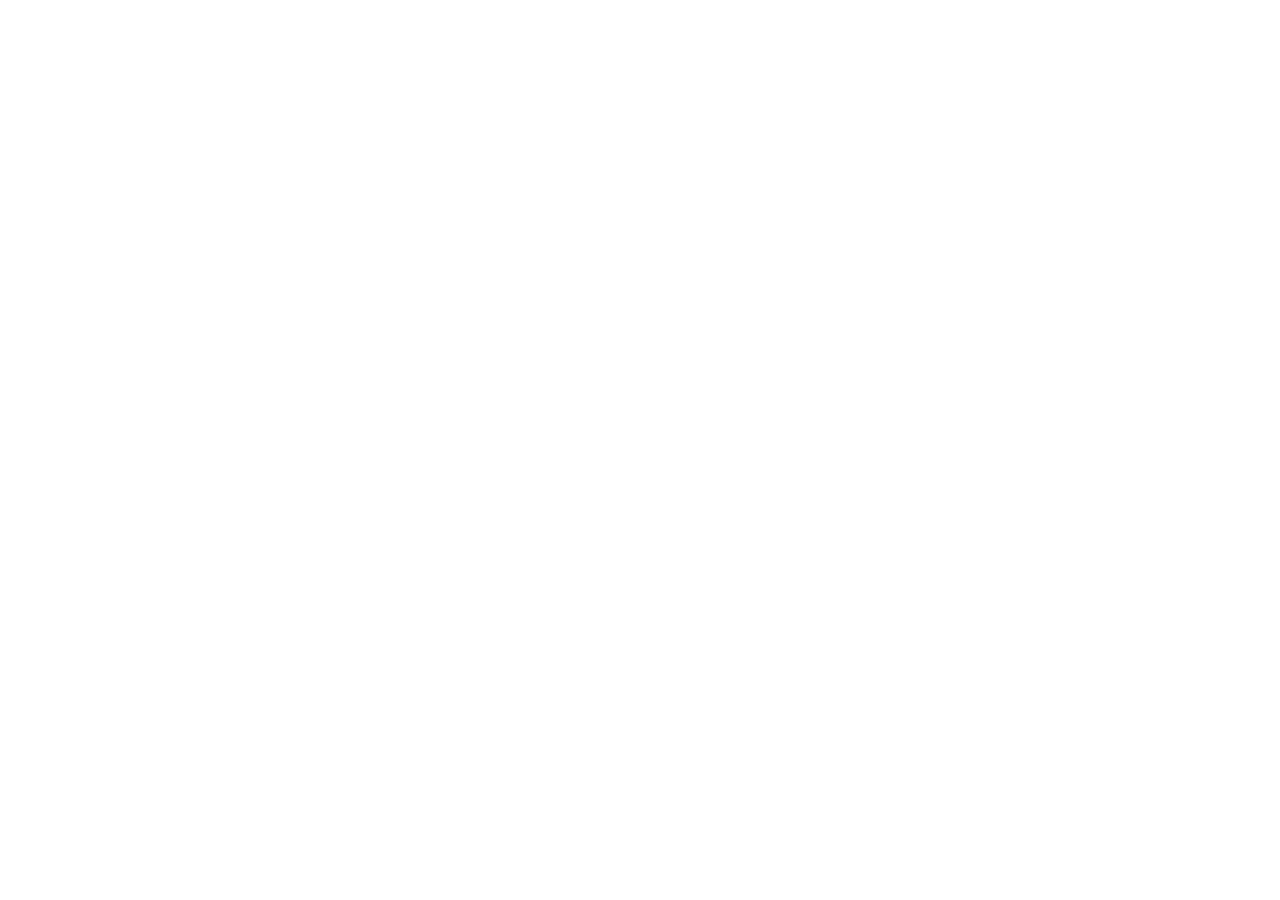
==== ru/index.html @ 989f742a "Fix header layout: right-align actions with margin-left auto and prevent wrapping on desktop in UZ a" ====
<!doctype html>
<html lang="ru">
<head>
  <meta charset="utf-8">
  <meta http-equiv="Content-Security-Policy" content="upgrade-insecure-requests">
  <script>if(location.protocol==='http:'&&!['localhost','127.0.0.1'].includes(location.hostname)){location.replace('https://'+location.host+location.pathname+location.search+location.hash);}</script>
  <meta name="viewport" content="width=device-width, initial-scale=1.0">
  <title>GPTify OS · Операционная система на базе ИИ для сервисного бизнеса</title>
  <meta name="description" content="Объедините общение с клиентами, CRM, запись, встречи и поиск клиентов с помощью 5 ИИ-инструментов: Ailo, ILDAM, Bandla, Mirzo и Izlai.">
  <link rel="canonical" href="https://gptify.si/ru/">
  <link rel="alternate" hreflang="en" href="https://gptify.si/">
  <link rel="alternate" hreflang="uz" href="https://gptify.si/uz/">
  <link rel="alternate" hreflang="ru" href="https://gptify.si/ru/">
  <link rel="alternate" hreflang="x-default" href="https://gptify.si/">
  <link rel="stylesheet" href="../style.min.css">
  <link rel="icon" href="../gptify-mark.svg" type="image/svg+xml">
  <meta property="og:title" content="GPTify OS · Операционная система на базе ИИ для сервисного бизнеса">
  <meta property="og:description" content="Объедините общение с клиентами, CRM, запись, встречи и поиск клиентов с помощью 5 ИИ-инструментов: Ailo, ILDAM, Bandla, Mirzo и Izlai.">
  <meta property="og:image" content="https://gptify.si/og-image.png">
  <meta property="og:url" content="https://gptify.si/ru/">
  <meta property="og:type" content="website">
  <meta name="twitter:card" content="summary_large_image">
  <meta name="twitter:title" content="GPTify OS · Операционная система на базе ИИ для сервисного бизнеса">
  <meta name="twitter:description" content="Объедините общение с клиентами, CRM, запись, встречи и поиск клиентов с помощью 5 ИИ-инструментов: Ailo, ILDAM, Bandla, Mirzo и Izlai.">
  <meta name="twitter:image" content="https://gptify.si/og-image.png">
</head>
<body>
<header style="display: flex; flex-wrap: wrap; align-items: center; justify-content: space-between; gap: 12px 20px; padding: 14px clamp(16px, 2.5vw, 40px); border-bottom: 1px solid #DCE8E6; background: #FFFFFF; position: sticky; top: 0; z-index: 100;">
  <a href="#top" aria-label="GPTify OS home" style="display: flex; align-items: center; gap: 12px; min-height: 44px; text-decoration: none; color: #172B2A; flex-shrink: 0">
    <svg aria-hidden="true" width="38" height="38" viewBox="0 0 100 100" fill="none"><path fill="#087F6A" d="M51.4 9 A41 41 0 1 0 88 65.4 V42 H47 V58 H73.7 A25 25 0 1 1 50.9 25 Z"></path><path fill="#B7F34A" d="M61 9 H88 V36 H78 V19 H61 Z"></path></svg>
    <span style="font-family: 'Poppins', 'Inter', system-ui, sans-serif; font-weight: 700; font-size: 24px; letter-spacing: -0.01em">GPTify</span>
    <span style="font-family: 'Poppins', 'Inter', system-ui, sans-serif; font-weight: 600; font-size: 13px; color: #FFFFFF; background: #087F6A; border-radius: 6px; padding: 3px 8px">OS</span>
  </a>
  <nav aria-label="Main" style="display: flex; flex-wrap: wrap; align-items: center; gap: 4px 10px">
    <a href="#tools" style="display: inline-flex; align-items: center; justify-content: center; min-height: 44px; min-width: 44px; padding: 0 6px; font-size: 15px; font-weight: 500; color: #172B2A; text-decoration: none">5 инструментов</a>
    <a href="#industries" style="display: inline-flex; align-items: center; justify-content: center; min-height: 44px; min-width: 44px; padding: 0 6px; font-size: 15px; font-weight: 500; color: #172B2A; text-decoration: none">Отрасли</a>
    <a href="#savings" style="display: inline-flex; align-items: center; justify-content: center; min-height: 44px; min-width: 44px; padding: 0 6px; font-size: 15px; font-weight: 500; color: #172B2A; text-decoration: none">Калькулятор экономии</a>
    <a href="#faq" style="display: inline-flex; align-items: center; justify-content: center; min-height: 44px; min-width: 44px; padding: 0 6px; font-size: 15px; font-weight: 500; color: #172B2A; text-decoration: none">Частые вопросы</a>
    <a href="/ru/about.html" style="display: inline-flex; align-items: center; justify-content: center; min-height: 44px; min-width: 44px; padding: 0 6px; font-size: 15px; text-decoration: none; color: #172B2A; font-weight: 500;">О нас</a>
  </nav>
  <div style="display: flex; align-items: center; gap: 12px; margin-left: auto; flex-shrink: 0">
    <div style="display: flex; align-items: center; gap: 4px" role="navigation" aria-label="Language selection">
      <a href="/" aria-current="false" style="display: inline-flex; align-items: center; justify-content: center; min-width: 44px; min-height: 44px; font-size: 14px; border-radius: 10px; text-decoration: none; color: #5F6F6D; font-weight: 500;">EN</a>
      <a href="/uz/" aria-current="false" style="display: inline-flex; align-items: center; justify-content: center; min-width: 44px; min-height: 44px; font-size: 14px; border-radius: 10px; text-decoration: none; color: #5F6F6D; font-weight: 500;">UZ</a>
      <a href="/ru/" aria-current="true" style="display: inline-flex; align-items: center; justify-content: center; min-width: 44px; min-height: 44px; font-size: 14px; border-radius: 10px; text-decoration: none; background: #F3F8F7; font-weight: 600; color: #172B2A;">RU</a>
    </div>
    <button onclick="openDemoModal('Header Nav')" style="display: inline-flex; align-items: center; justify-content: center; min-height: 48px; min-width: 44px; padding: 0 18px; background: #087F6A; color: #FFFFFF; font-family: 'Poppins', 'Inter', system-ui, sans-serif; font-weight: 600; font-size: 15px; border-radius: 10px; text-decoration: none; border: none; cursor: pointer; white-space: nowrap">Забронировать демо</button>
  </div>
</header>

<!-- Hero Section [top] -->
<section id="top" style="display: flex; flex-wrap: wrap; align-items: flex-start; gap: 32px 64px; padding: 44px clamp(20px, 5vw, 80px) 56px">
  <div style="flex: 1 1 420px; min-width: 0; display: flex; flex-direction: column; gap: 22px; padding-top: 8px">
    <h1 style="margin: 0; font-family: 'Poppins', 'Inter', system-ui, sans-serif; font-weight: 700; font-size: clamp(36px, 4.2vw, 60px); line-height: 1.06; letter-spacing: -0.02em; color: #172B2A">Операционная система на базе ИИ для <span style="color: #087F6A">сервисного бизнеса.</span></h1>
    <p style="margin: 0; max-width: 520px; font-size: 19px; line-height: 1.5; color: #5F6F6D">Ответ на каждое сообщение клиента, каждая запись оформлена и актуальная CRM без ручного ввода данных. Круглосуточно.</p>
    <div style="display: flex; flex-wrap: wrap; align-items: center; gap: 14px 24px">
      <button onclick="openDemoModal('Hero Demo')" style="display: inline-flex; align-items: center; gap: 14px; min-height: 58px; min-width: 44px; padding: 0 10px 0 26px; background: #087F6A; color: #FFFFFF; font-family: 'Poppins', 'Inter', system-ui, sans-serif; font-weight: 600; font-size: 18px; border-radius: 10px; border: none; cursor: pointer">
        <span>Забронировать живое демо</span>
        <span style="display: inline-flex; align-items: center; justify-content: center; width: 40px; height: 40px; border-radius: 8px; background: #B7F34A">
          <svg aria-hidden="true" width="20" height="20" viewBox="0 0 24 24" fill="none" stroke="#172B2A" stroke-width="2.4" stroke-linecap="round" stroke-linejoin="round"><path d="M7 17 17 7"></path><path d="M8 7h9v9"></path></svg>
        </span>
      </button>
      <a href="#industries" style="display: inline-flex; align-items: center; justify-content: center; min-height: 44px; min-width: 44px; font-size: 17px; font-weight: 600; color: #087F6A">Посмотреть для вашей отрасли</a>
    </div>
    <div style="font-size: 15px; font-weight: 500; color: #5F6F6D">Бесплатно · 30 минут · Ни к чему не обязывает</div>
  </div>

  <!-- Hero Chat Mockup (10s Animation Loop) -->
  <div style="flex: 1.15 1 480px; min-width: 0; background: #F3F8F7; border-radius: 24px; padding: clamp(14px, 1.5vw, 20px); display: flex; flex-direction: column; gap: 12px">
    <div style="background: #FFFFFF; border-radius: 18px; padding: 18px 20px; display: flex; flex-direction: column; gap: 12px">
      <div style="display: flex; flex-wrap: wrap; align-items: center; justify-content: space-between; gap: 10px">
        <div style="display: flex; align-items: center; gap: 12px">
          <div aria-hidden="true" style="display: flex; align-items: center; justify-content: center; width: 40px; height: 40px; border-radius: 50%; background: #172B2A; color: #FFFFFF; font-family: 'Poppins', 'Inter', system-ui, sans-serif; font-weight: 700; font-size: 17px">M</div>
          <div style="display: flex; flex-direction: column; gap: 2px">
            <div style="font-family: 'Poppins', 'Inter', system-ui, sans-serif; font-weight: 600; font-size: 16px; color: #172B2A">MedPro Clinic</div>
            <div style="font-size: 13px; font-weight: 500; color: #5F6F6D">Instagram Direct · пример диалога</div>
          </div>
        </div>
        <div style="display: inline-flex; align-items: center; gap: 8px; padding: 7px 12px; border-radius: 999px; background: #087F6A; color: #FFFFFF; font-size: 13px; font-weight: 600">
          <svg aria-hidden="true" width="14" height="14" viewBox="0 0 24 24" fill="none" stroke="#FFFFFF" stroke-width="2.4" stroke-linecap="round" stroke-linejoin="round"><path d="M13 2 4 14h7l-1 8 9-12h-7z"></path></svg>
          Ailo ответил за 6 сек
        </div>
      </div>
      
      <div style="display: flex; flex-direction: column; gap: 8px">
        <div style="align-self: flex-start; max-width: 86%; background: #F3F8F7; border-radius: 16px 16px 16px 4px; padding: 10px 14px; font-size: 15px; line-height: 1.4; color: #172B2A; animation: inA 10s ease infinite">Здравствуйте! Сколько стоит отбеливание зубов и свободен ли доктор Рустамов завтра около 16:00?</div>
        <div style="align-self: flex-end; max-width: 86%; background: #172B2A; border-radius: 16px 16px 4px 16px; padding: 10px 14px; font-size: 15px; line-height: 1.4; color: #FFFFFF; animation: inB 10s ease infinite">Отбеливание от $45. У доктора Рустамова свободно завтра в 16:00. Записать вас?</div>
        <div style="align-self: flex-start; max-width: 86%; background: #F3F8F7; border-radius: 16px 16px 16px 4px; padding: 10px 14px; font-size: 15px; line-height: 1.4; color: #172B2A; animation: inC 10s ease infinite">Да, пожалуйста, на имя Малика.</div>
      </div>
    </div>
    
    <div style="display: flex; flex-wrap: wrap; gap: 8px">
      <div style="flex: 1 1 140px; background: #087F6A; border-radius: 12px; padding: 10px 14px; color: #FFFFFF; animation: inD 10s ease infinite">
        <div style="font-family: 'Poppins', 'Inter', system-ui, sans-serif; font-weight: 700; font-size: 16px">Ailo</div>
        <div style="font-size: 14px; font-weight: 500; line-height: 1.3">Ответил и квалифицировал</div>
      </div>
      <div style="flex: 1 1 140px; background: #7C3AED; border-radius: 12px; padding: 10px 14px; color: #FFFFFF; animation: inE 10s ease infinite">
        <div style="font-family: 'Poppins', 'Inter', system-ui, sans-serif; font-weight: 700; font-size: 16px">Bandla</div>
        <div style="font-size: 14px; font-weight: 500; line-height: 1.3">Забронировал время на 16:00</div>
      </div>
      <div style="flex: 1 1 140px; background: #B45309; border-radius: 12px; padding: 10px 14px; color: #FFFFFF; animation: inF 10s ease infinite">
        <div style="font-family: 'Poppins', 'Inter', system-ui, sans-serif; font-weight: 700; font-size: 16px">ILDAM</div>
        <div style="font-size: 14px; font-weight: 500; line-height: 1.3">Сохранил пациента и сделку</div>
      </div>
    </div>
  </div>
</section>

<!-- Integrations Strip Section -->
<section aria-label="Works with" style="padding: 28px 0 36px; border-top: 1px solid #DCE8E6; display: flex; flex-direction: column; gap: 20px; overflow: hidden; max-width: 100vw">
  <div style="text-align: center; padding: 0 clamp(20px, 5vw, 80px); font-family: 'Poppins', 'Inter', system-ui, sans-serif; font-size: 13px; font-weight: 600; letter-spacing: 0.14em; color: #5F6F6D; text-transform: uppercase">Интегрируется с инструментами, которыми вы уже пользуетесь</div>
  <div style="overflow: hidden; max-width: 100vw; -webkit-mask-image: linear-gradient(90deg, transparent, #000 8%, #000 92%, transparent); mask-image: linear-gradient(90deg, transparent, #000 8%, #000 92%, transparent)">
    <div style="display: flex; flex-wrap: nowrap; width: max-content; animation: marq 40s linear infinite">
      <div style="display: flex; flex-wrap: nowrap; gap: 16px; padding-right: 16px">
        <span style="flex: none; display: inline-flex; align-items: center; gap: 10px; min-height: 46px; padding: 0 20px; background: #F3F8F7; border: 1px solid #DCE8E6; border-radius: 999px; font-size: 16px; font-weight: 600; color: #172B2A; white-space: nowrap"><span aria-hidden="true" style="width: 10px; height: 10px; border-radius: 50%; background: #0369A1"></span>Telegram</span>
        <span style="flex: none; display: inline-flex; align-items: center; gap: 10px; min-height: 46px; padding: 0 20px; background: #F3F8F7; border: 1px solid #DCE8E6; border-radius: 999px; font-size: 16px; font-weight: 600; color: #172B2A; white-space: nowrap"><span aria-hidden="true" style="width: 10px; height: 10px; border-radius: 50%; background: #087F6A"></span>WhatsApp Business</span>
        <span style="flex: none; display: inline-flex; align-items: center; gap: 10px; min-height: 46px; padding: 0 20px; background: #F3F8F7; border: 1px solid #DCE8E6; border-radius: 999px; font-size: 16px; font-weight: 600; color: #172B2A; white-space: nowrap"><span aria-hidden="true" style="width: 10px; height: 10px; border-radius: 50%; background: #BE185D"></span>Instagram Direct</span>
        <span style="flex: none; display: inline-flex; align-items: center; gap: 10px; min-height: 46px; padding: 0 20px; background: #F3F8F7; border: 1px solid #DCE8E6; border-radius: 999px; font-size: 16px; font-weight: 600; color: #172B2A; white-space: nowrap"><span aria-hidden="true" style="width: 10px; height: 10px; border-radius: 50%; background: #3730A3"></span>LinkedIn</span>
        <span style="flex: none; display: inline-flex; align-items: center; gap: 10px; min-height: 46px; padding: 0 20px; background: #F3F8F7; border: 1px solid #DCE8E6; border-radius: 999px; font-size: 16px; font-weight: 600; color: #172B2A; white-space: nowrap"><span aria-hidden="true" style="width: 10px; height: 10px; border-radius: 50%; background: #B45309"></span>Google Calendar</span>
        <span style="flex: none; display: inline-flex; align-items: center; gap: 10px; min-height: 46px; padding: 0 20px; background: #F3F8F7; border: 1px solid #DCE8E6; border-radius: 999px; font-size: 16px; font-weight: 600; color: #172B2A; white-space: nowrap"><span aria-hidden="true" style="width: 10px; height: 10px; border-radius: 50%; background: #0369A1"></span>Outlook</span>
        <span style="flex: none; display: inline-flex; align-items: center; gap: 10px; min-height: 46px; padding: 0 20px; background: #F3F8F7; border: 1px solid #DCE8E6; border-radius: 999px; font-size: 16px; font-weight: 600; color: #172B2A; white-space: nowrap"><span aria-hidden="true" style="width: 10px; height: 10px; border-radius: 50%; background: #3730A3"></span>Zoom</span>
        <span style="flex: none; display: inline-flex; align-items: center; gap: 10px; min-height: 46px; padding: 0 20px; background: #F3F8F7; border: 1px solid #DCE8E6; border-radius: 999px; font-size: 16px; font-weight: 600; color: #172B2A; white-space: nowrap"><span aria-hidden="true" style="width: 10px; height: 10px; border-radius: 50%; background: #087F6A"></span>Google Meet</span>
        <span style="flex: none; display: inline-flex; align-items: center; gap: 10px; min-height: 46px; padding: 0 20px; background: #F3F8F7; border: 1px solid #DCE8E6; border-radius: 999px; font-size: 16px; font-weight: 600; color: #172B2A; white-space: nowrap"><span aria-hidden="true" style="width: 10px; height: 10px; border-radius: 50%; background: #7C3AED"></span>Microsoft Teams</span>
        <span style="flex: none; display: inline-flex; align-items: center; gap: 10px; min-height: 46px; padding: 0 20px; background: #F3F8F7; border: 1px solid #DCE8E6; border-radius: 999px; font-size: 16px; font-weight: 600; color: #172B2A; white-space: nowrap"><span aria-hidden="true" style="width: 10px; height: 10px; border-radius: 50%; background: #B45309"></span>1C</span>
        <span style="flex: none; display: inline-flex; align-items: center; gap: 10px; min-height: 46px; padding: 0 20px; background: #F3F8F7; border: 1px solid #DCE8E6; border-radius: 999px; font-size: 16px; font-weight: 600; color: #172B2A; white-space: nowrap"><span aria-hidden="true" style="width: 10px; height: 10px; border-radius: 50%; background: #0369A1"></span>Click</span>
        <span style="flex: none; display: inline-flex; align-items: center; gap: 10px; min-height: 46px; padding: 0 20px; background: #F3F8F7; border: 1px solid #DCE8E6; border-radius: 999px; font-size: 16px; font-weight: 600; color: #172B2A; white-space: nowrap"><span aria-hidden="true" style="width: 10px; height: 10px; border-radius: 50%; background: #087F6A"></span>Payme</span>
        <span style="flex: none; display: inline-flex; align-items: center; gap: 10px; min-height: 46px; padding: 0 20px; background: #F3F8F7; border: 1px solid #DCE8E6; border-radius: 999px; font-size: 16px; font-weight: 600; color: #172B2A; white-space: nowrap"><span aria-hidden="true" style="width: 10px; height: 10px; border-radius: 50%; background: #7C3AED"></span>Uzum</span>
      </div>
      <div style="display: flex; flex-wrap: nowrap; gap: 16px; padding-right: 16px" aria-hidden="true">
        <span style="flex: none; display: inline-flex; align-items: center; gap: 10px; min-height: 46px; padding: 0 20px; background: #F3F8F7; border: 1px solid #DCE8E6; border-radius: 999px; font-size: 16px; font-weight: 600; color: #172B2A; white-space: nowrap"><span aria-hidden="true" style="width: 10px; height: 10px; border-radius: 50%; background: #0369A1"></span>Telegram</span>
        <span style="flex: none; display: inline-flex; align-items: center; gap: 10px; min-height: 46px; padding: 0 20px; background: #F3F8F7; border: 1px solid #DCE8E6; border-radius: 999px; font-size: 16px; font-weight: 600; color: #172B2A; white-space: nowrap"><span aria-hidden="true" style="width: 10px; height: 10px; border-radius: 50%; background: #087F6A"></span>WhatsApp Business</span>
        <span style="flex: none; display: inline-flex; align-items: center; gap: 10px; min-height: 46px; padding: 0 20px; background: #F3F8F7; border: 1px solid #DCE8E6; border-radius: 999px; font-size: 16px; font-weight: 600; color: #172B2A; white-space: nowrap"><span aria-hidden="true" style="width: 10px; height: 10px; border-radius: 50%; background: #BE185D"></span>Instagram Direct</span>
        <span style="flex: none; display: inline-flex; align-items: center; gap: 10px; min-height: 46px; padding: 0 20px; background: #F3F8F7; border: 1px solid #DCE8E6; border-radius: 999px; font-size: 16px; font-weight: 600; color: #172B2A; white-space: nowrap"><span aria-hidden="true" style="width: 10px; height: 10px; border-radius: 50%; background: #3730A3"></span>LinkedIn</span>
        <span style="flex: none; display: inline-flex; align-items: center; gap: 10px; min-height: 46px; padding: 0 20px; background: #F3F8F7; border: 1px solid #DCE8E6; border-radius: 999px; font-size: 16px; font-weight: 600; color: #172B2A; white-space: nowrap"><span aria-hidden="true" style="width: 10px; height: 10px; border-radius: 50%; background: #B45309"></span>Google Calendar</span>
        <span style="flex: none; display: inline-flex; align-items: center; gap: 10px; min-height: 46px; padding: 0 20px; background: #F3F8F7; border: 1px solid #DCE8E6; border-radius: 999px; font-size: 16px; font-weight: 600; color: #172B2A; white-space: nowrap"><span aria-hidden="true" style="width: 10px; height: 10px; border-radius: 50%; background: #0369A1"></span>Outlook</span>
        <span style="flex: none; display: inline-flex; align-items: center; gap: 10px; min-height: 46px; padding: 0 20px; background: #F3F8F7; border: 1px solid #DCE8E6; border-radius: 999px; font-size: 16px; font-weight: 600; color: #172B2A; white-space: nowrap"><span aria-hidden="true" style="width: 10px; height: 10px; border-radius: 50%; background: #3730A3"></span>Zoom</span>
        <span style="flex: none; display: inline-flex; align-items: center; gap: 10px; min-height: 46px; padding: 0 20px; background: #F3F8F7; border: 1px solid #DCE8E6; border-radius: 999px; font-size: 16px; font-weight: 600; color: #172B2A; white-space: nowrap"><span aria-hidden="true" style="width: 10px; height: 10px; border-radius: 50%; background: #087F6A"></span>Google Meet</span>
        <span style="flex: none; display: inline-flex; align-items: center; gap: 10px; min-height: 46px; padding: 0 20px; background: #F3F8F7; border: 1px solid #DCE8E6; border-radius: 999px; font-size: 16px; font-weight: 600; color: #172B2A; white-space: nowrap"><span aria-hidden="true" style="width: 10px; height: 10px; border-radius: 50%; background: #7C3AED"></span>Microsoft Teams</span>
        <span style="flex: none; display: inline-flex; align-items: center; gap: 10px; min-height: 46px; padding: 0 20px; background: #F3F8F7; border: 1px solid #DCE8E6; border-radius: 999px; font-size: 16px; font-weight: 600; color: #172B2A; white-space: nowrap"><span aria-hidden="true" style="width: 10px; height: 10px; border-radius: 50%; background: #B45309"></span>1C</span>
        <span style="flex: none; display: inline-flex; align-items: center; gap: 10px; min-height: 46px; padding: 0 20px; background: #F3F8F7; border: 1px solid #DCE8E6; border-radius: 999px; font-size: 16px; font-weight: 600; color: #172B2A; white-space: nowrap"><span aria-hidden="true" style="width: 10px; height: 10px; border-radius: 50%; background: #0369A1"></span>Click</span>
        <span style="flex: none; display: inline-flex; align-items: center; gap: 10px; min-height: 46px; padding: 0 20px; background: #F3F8F7; border: 1px solid #DCE8E6; border-radius: 999px; font-size: 16px; font-weight: 600; color: #172B2A; white-space: nowrap"><span aria-hidden="true" style="width: 10px; height: 10px; border-radius: 50%; background: #087F6A"></span>Payme</span>
        <span style="flex: none; display: inline-flex; align-items: center; gap: 10px; min-height: 46px; padding: 0 20px; background: #F3F8F7; border: 1px solid #DCE8E6; border-radius: 999px; font-size: 16px; font-weight: 600; color: #172B2A; white-space: nowrap"><span aria-hidden="true" style="width: 10px; height: 10px; border-radius: 50%; background: #7C3AED"></span>Uzum</span>
      </div>
    </div>
  </div>
</section>

<!-- Industries Section [industries] -->
<section id="industries" style="padding: 72px clamp(20px, 5vw, 80px) 88px; display: flex; flex-direction: column; gap: 28px">
  <div style="display: flex; flex-direction: column; gap: 14px; max-width: 820px">
    <div style="font-family: 'Poppins', 'Inter', system-ui, sans-serif; font-size: 13px; font-weight: 600; letter-spacing: 0.14em; color: #087F6A; text-transform: uppercase">Создано под вашу отрасль</div>
    <h2 style="margin: 0; font-family: 'Poppins', 'Inter', system-ui, sans-serif; font-weight: 700; font-size: clamp(30px, 3.3vw, 46px); line-height: 1.12; letter-spacing: -0.015em; color: #172B2A">Готовые решения для четырех сфер бизнеса.</h2>
  </div>
  
  <!-- Tabs Navigation -->
  <div role="tablist" aria-label="Industries" style="display: flex; flex-wrap: wrap; gap: 10px">
    <button role="tab" id="tab-btn-clinic" aria-selected="true" aria-controls="panel-industry" onclick="selectIndustryTab('clinic')" style="min-height: 52px; min-width: 44px; padding: 0 24px; border-radius: 999px; font-family: 'Poppins', 'Inter', system-ui, sans-serif; font-weight: 600; font-size: 17px; background: #172B2A; color: #FFFFFF; border: 1px solid #172B2A; cursor: pointer">Клиники</button>
    <button role="tab" id="tab-btn-edu" aria-selected="false" aria-controls="panel-industry" onclick="selectIndustryTab('edu')" style="min-height: 52px; min-width: 44px; padding: 0 24px; border-radius: 999px; font-family: 'Poppins', 'Inter', system-ui, sans-serif; font-weight: 600; font-size: 17px; background: #FFFFFF; color: #172B2A; border: 1px solid #DCE8E6; cursor: pointer">Учебные центры</button>
    <button role="tab" id="tab-btn-auto" aria-selected="false" aria-controls="panel-industry" onclick="selectIndustryTab('auto')" style="min-height: 52px; min-width: 44px; padding: 0 24px; border-radius: 999px; font-family: 'Poppins', 'Inter', system-ui, sans-serif; font-weight: 600; font-size: 17px; background: #FFFFFF; color: #172B2A; border: 1px solid #DCE8E6; cursor: pointer">Автосервисы</button>
    <button role="tab" id="tab-btn-advisory" aria-selected="false" aria-controls="panel-industry" onclick="selectIndustryTab('advisory')" style="min-height: 52px; min-width: 44px; padding: 0 24px; border-radius: 999px; font-family: 'Poppins', 'Inter', system-ui, sans-serif; font-weight: 600; font-size: 17px; background: #FFFFFF; color: #172B2A; border: 1px solid #DCE8E6; cursor: pointer">Консалтинговые компании</button>
  </div>
  
  <!-- Active Tab Panel -->
  <div id="panel-industry" role="tabpanel" style="background: #F3F8F7; border-radius: 28px; padding: clamp(20px, 3vw, 44px); display: flex; flex-wrap: wrap; gap: 32px 56px">
    <div style="flex: 1 1 400px; min-width: 0; display: flex; flex-direction: column; gap: 16px">
      <div id="ind-product-badge" style="font-family: 'Poppins', 'Inter', system-ui, sans-serif; font-size: 14px; font-weight: 600; letter-spacing: 0.08em; color: #087F6A">MEDPRO²⁴ · МЕДИЦИНА И СТОМАТОЛОГИЯ</div>
      <h3 id="ind-pitch-heading" style="margin: 0; font-family: 'Poppins', 'Inter', system-ui, sans-serif; font-weight: 700; font-size: clamp(26px, 2.5vw, 34px); line-height: 1.15; letter-spacing: -0.01em; color: #172B2A">Меньше пропущенных звонков на ресепшн и меньше неявок.</h3>
      
      <div id="ind-bullets-container" style="display: flex; flex-direction: column; gap: 12px; margin-top: 4px">
        <div style="display: flex; align-items: flex-start; gap: 12px; font-size: 18px; line-height: 1.45; color: #172B2A">
          <svg aria-hidden="true" style="flex: none; margin-top: 3px" width="20" height="20" viewBox="0 0 24 24" fill="none" stroke="#087F6A" stroke-width="2.6" stroke-linecap="round" stroke-linejoin="round"><path d="m5 12 5 5 9-10"></path></svg>
          <span>Ответы на вопросы пациентов 24/7, срочные обращения передаются сотрудникам</span>
        </div>
        <div style="display: flex; align-items: flex-start; gap: 12px; font-size: 18px; line-height: 1.45; color: #172B2A">
          <svg aria-hidden="true" style="flex: none; margin-top: 3px" width="20" height="20" viewBox="0 0 24 24" fill="none" stroke="#087F6A" stroke-width="2.6" stroke-linecap="round" stroke-linejoin="round"><path d="m5 12 5 5 9-10"></path></svg>
          <span>Актуальное расписание врачей, напоминания в Telegram и по SMS</span>
        </div>
        <div style="display: flex; align-items: flex-start; gap: 12px; font-size: 18px; line-height: 1.45; color: #172B2A">
          <svg aria-hidden="true" style="flex: none; margin-top: 3px" width="20" height="20" viewBox="0 0 24 24" fill="none" stroke="#087F6A" stroke-width="2.6" stroke-linecap="round" stroke-linejoin="round"><path d="m5 12 5 5 9-10"></path></svg>
          <span>Зубные формулы и история назначений хранятся конфиденциально</span>
        </div>
      </div>
      
      <button id="ind-cta-btn" onclick="openDemoModal('Clinics')" style="align-self: flex-start; display: inline-flex; align-items: center; justify-content: center; min-height: 52px; min-width: 44px; margin-top: 8px; padding: 0 24px; background: #087F6A; color: #FFFFFF; font-family: 'Poppins', 'Inter', system-ui, sans-serif; font-weight: 600; font-size: 16px; border-radius: 10px; border: none; cursor: pointer">Забронировать демо для клиник</button>
    </div>
    
    <div style="flex: 1 1 400px; min-width: 0; background: #FFFFFF; border-radius: 20px; padding: 24px; display: flex; flex-direction: column; gap: 14px">
      <div style="font-family: 'Poppins', 'Inter', system-ui, sans-serif; font-weight: 600; font-size: 18px; color: #172B2A">Кто за что отвечает</div>
      <div id="ind-steps-container" style="display: flex; flex-direction: column; gap: 14px">
        <div style="display: flex; align-items: center; gap: 14px">
          <div style="flex: none; width: 92px; box-sizing: border-box; text-align: center; border-radius: 10px; padding: 10px 0; font-family: inherit; font-weight: 700; font-size: 15px; color: #FFFFFF; background: #087F6A">Ailo</div>
          <div style="font-size: 16px; line-height: 1.4; color: #172B2A">Отвечает на вопросы пациентов в Instagram и Telegram</div>
        </div>
        <div style="display: flex; align-items: center; gap: 14px">
          <div style="flex: none; width: 92px; box-sizing: border-box; text-align: center; border-radius: 10px; padding: 10px 0; font-family: inherit; font-weight: 700; font-size: 15px; color: #FFFFFF; background: #7C3AED">Bandla</div>
          <div style="font-size: 16px; line-height: 1.4; color: #172B2A">Бронирует кресло врача и отправляет напоминания</div>
        </div>
        <div style="display: flex; align-items: center; gap: 14px">
          <div style="flex: none; width: 92px; box-sizing: border-box; text-align: center; border-radius: 10px; padding: 10px 0; font-family: inherit; font-weight: 700; font-size: 15px; color: #FFFFFF; background: #B45309">ILDAM</div>
          <div style="font-size: 16px; line-height: 1.4; color: #172B2A">Ведет базу пациентов и карту лечения</div>
        </div>
        <div style="display: flex; align-items: center; gap: 14px">
          <div style="flex: none; width: 92px; box-sizing: border-box; text-align: center; border-radius: 10px; padding: 10px 0; font-family: inherit; font-weight: 700; font-size: 15px; color: #FFFFFF; background: #0369A1">Mirzo</div>
          <div style="font-size: 16px; line-height: 1.4; color: #172B2A">Составляет клинические заметки после приема</div>
        </div>
      </div>
    </div>
  </div>
</section>

<!-- The Five Tools Section [tools] -->
<section id="tools" style="padding: 88px clamp(20px, 5vw, 80px) 96px; border-top: 1px solid #DCE8E6; display: flex; flex-direction: column; gap: 40px">
  <div style="display: flex; flex-wrap: wrap; align-items: flex-end; justify-content: space-between; gap: 20px 48px">
    <h2 style="margin: 0; flex: 1 1 480px; max-width: 760px; font-family: 'Poppins', 'Inter', system-ui, sans-serif; font-weight: 700; font-size: clamp(30px, 3.3vw, 46px); line-height: 1.12; letter-spacing: -0.015em; color: #172B2A">Одна цепочка, пять шагов. Ничего не теряется между этапами.</h2>
    <p style="margin: 0; flex: 1 1 320px; max-width: 420px; font-size: 18px; line-height: 1.55; color: #5F6F6D">Начните с одного шага или запустите всю цепочку.</p>
  </div>
  
  <!-- Connected Color Rail of 5 Tools (Stacks on Mobile) -->
  <div style="display: flex; flex-wrap: wrap; border-radius: 28px; overflow: hidden">
    <article class="tool-card-0" style="flex: 1 1 200px; min-width: 0; min-height: 340px; box-sizing: border-box; background: #3730A3; padding: 30px 24px; display: flex; flex-direction: column; gap: 12px; color: #FFFFFF">
      <div style="font-size: 14px; font-weight: 600; letter-spacing: 0.12em">01 · ПОИСК</div>
      <h3 style="margin: 0; font-family: 'Poppins', 'Inter', system-ui, sans-serif; font-weight: 700; font-size: 40px; line-height: 1.05; letter-spacing: -0.02em">Izlai</h3>
      <div style="font-family: 'Poppins', 'Inter', system-ui, sans-serif; font-weight: 600; font-size: 19px; line-height: 1.3">Находит новых клиентов</div>
      <p style="margin: 0; font-size: 16px; line-height: 1.55">Пишет подходящим вам компаниям по Email и в LinkedIn.</p>
      <div style="margin-top: auto; min-height: 44px; display: flex; align-items: flex-end; justify-content: space-between; gap: 12px; font-size: 15px; font-weight: 600; line-height: 1.3">
        <span>Передает ответы в Ailo -></span>
        <svg aria-hidden="true" style="flex: none" width="18" height="18" viewBox="0 0 24 24" fill="none" stroke="#B7F34A" stroke-width="2.6" stroke-linecap="round" stroke-linejoin="round"><path d="M5 12h14"></path><path d="m13 6 6 6-6 6"></path></svg>
      </div>
    </article>
    
    <article class="tool-card-1" style="flex: 1 1 200px; min-width: 0; min-height: 340px; box-sizing: border-box; background: #087F6A; padding: 30px 24px; display: flex; flex-direction: column; gap: 12px; color: #FFFFFF">
      <div style="font-size: 14px; font-weight: 600; letter-spacing: 0.12em">02 · ОБЩЕНИЕ</div>
      <h3 style="margin: 0; font-family: 'Poppins', 'Inter', system-ui, sans-serif; font-weight: 700; font-size: 40px; line-height: 1.05; letter-spacing: -0.02em">Ailo</h3>
      <div style="font-family: 'Poppins', 'Inter', system-ui, sans-serif; font-weight: 600; font-size: 19px; line-height: 1.3">Отвечает на каждое сообщение клиента</div>
      <p style="margin: 0; font-size: 16px; line-height: 1.55">Отвечает за 6 секунд в WhatsApp, Instagram и Telegram.</p>
      <div style="margin-top: auto; min-height: 44px; display: flex; align-items: flex-end; justify-content: space-between; gap: 12px; font-size: 15px; font-weight: 600; line-height: 1.3">
        <span>Отправляет контакты в ILDAM -></span>
        <svg aria-hidden="true" style="flex: none" width="18" height="18" viewBox="0 0 24 24" fill="none" stroke="#B7F34A" stroke-width="2.6" stroke-linecap="round" stroke-linejoin="round"><path d="M5 12h14"></path><path d="m13 6 6 6-6 6"></path></svg>
      </div>
    </article>
    
    <article class="tool-card-2" style="flex: 1 1 200px; min-width: 0; min-height: 340px; box-sizing: border-box; background: #B45309; padding: 30px 24px; display: flex; flex-direction: column; gap: 12px; color: #FFFFFF">
      <div style="font-size: 14px; font-weight: 600; letter-spacing: 0.12em">03 · УЧЕТ</div>
      <h3 style="margin: 0; font-family: 'Poppins', 'Inter', system-ui, sans-serif; font-weight: 700; font-size: 40px; line-height: 1.05; letter-spacing: -0.02em">ILDAM</h3>
      <div style="font-family: 'Poppins', 'Inter', system-ui, sans-serif; font-weight: 600; font-size: 19px; line-height: 1.3">Контролирует сделки и платежи</div>
      <p style="margin: 0; font-size: 16px; line-height: 1.55">Простая доска с напоминаниями об авансах и счетах.</p>
      <div style="margin-top: auto; min-height: 44px; display: flex; align-items: flex-end; justify-content: space-between; gap: 12px; font-size: 15px; font-weight: 600; line-height: 1.3">
        <span>Запускает бронирование в Bandla -></span>
        <svg aria-hidden="true" style="flex: none" width="18" height="18" viewBox="0 0 24 24" fill="none" stroke="#B7F34A" stroke-width="2.6" stroke-linecap="round" stroke-linejoin="round"><path d="M5 12h14"></path><path d="m13 6 6 6-6 6"></path></svg>
      </div>
    </article>
    
    <article class="tool-card-3" style="flex: 1 1 200px; min-width: 0; min-height: 340px; box-sizing: border-box; background: #7C3AED; padding: 30px 24px; display: flex; flex-direction: column; gap: 12px; color: #FFFFFF">
      <div style="font-size: 14px; font-weight: 600; letter-spacing: 0.12em">04 · ЗАПИСЬ</div>
      <h3 style="margin: 0; font-family: 'Poppins', 'Inter', system-ui, sans-serif; font-weight: 700; font-size: 40px; line-height: 1.05; letter-spacing: -0.02em">Bandla</h3>
      <div style="font-family: 'Poppins', 'Inter', system-ui, sans-serif; font-weight: 600; font-size: 19px; line-height: 1.3">Записывает на прием</div>
      <p style="margin: 0; font-size: 16px; line-height: 1.55">Показывает свободные слоты и отправляет напоминания в Telegram или по SMS.</p>
      <div style="margin-top: auto; min-height: 44px; display: flex; align-items: flex-end; justify-content: space-between; gap: 12px; font-size: 15px; font-weight: 600; line-height: 1.3">
        <span>Готовит встречу для Mirzo -></span>
        <svg aria-hidden="true" style="flex: none" width="18" height="18" viewBox="0 0 24 24" fill="none" stroke="#B7F34A" stroke-width="2.6" stroke-linecap="round" stroke-linejoin="round"><path d="M5 12h14"></path><path d="m13 6 6 6-6 6"></path></svg>
      </div>
    </article>
    
    <article class="tool-card-4" style="flex: 1 1 200px; min-width: 0; min-height: 340px; box-sizing: border-box; background: #0369A1; padding: 30px 24px; display: flex; flex-direction: column; gap: 12px; color: #FFFFFF">
      <div style="font-size: 14px; font-weight: 600; letter-spacing: 0.12em">05 · ИТОГИ</div>
      <h3 style="margin: 0; font-family: 'Poppins', 'Inter', system-ui, sans-serif; font-weight: 700; font-size: 40px; line-height: 1.05; letter-spacing: -0.02em">Mirzo</h3>
      <div style="font-family: 'Poppins', 'Inter', system-ui, sans-serif; font-weight: 600; font-size: 19px; line-height: 1.3">Ведет протокол встреч</div>
      <p style="margin: 0; font-size: 16px; line-height: 1.55">Превращает речь в решения и задачи без подключения бота к звонку.</p>
      <div style="margin-top: auto; min-height: 44px; display: flex; align-items: flex-end; justify-content: space-between; gap: 12px; font-size: 15px; font-weight: 600; line-height: 1.3">
        <span>Обновляет сделку в ILDAM -></span>
        <svg aria-hidden="true" style="flex: none" width="18" height="18" viewBox="0 0 24 24" fill="none" stroke="#B7F34A" stroke-width="2.6" stroke-linecap="round" stroke-linejoin="round"><path d="M4 12a8 8 0 0 1 14-5.3L20 9"></path><path d="M20 4v5h-5"></path></svg>
      </div>
    </article>
  </div>
  
  <div style="display: flex; flex-wrap: wrap; align-items: center; justify-content: space-between; gap: 16px 32px">
    <div style="font-family: 'Poppins', 'Inter', system-ui, sans-serif; font-weight: 600; font-size: 24px; color: #172B2A">Посмотрите, как эта цепочка работает на вашем процессе.</div>
    <button onclick="openDemoModal('The Five Tools')" style="display: inline-flex; align-items: center; justify-content: center; min-height: 56px; min-width: 44px; padding: 0 28px; background: #087F6A; color: #FFFFFF; font-family: 'Poppins', 'Inter', system-ui, sans-serif; font-weight: 600; font-size: 17px; border-radius: 10px; border: none; cursor: pointer">Забронировать демо</button>
  </div>
</section>

<!-- Savings Calculator Section [savings] -->
<section id="savings" style="background: #F3F8F7; padding: 88px clamp(20px, 5vw, 80px); display: flex; flex-direction: column; gap: 36px">
  <div style="display: flex; flex-direction: column; gap: 14px; max-width: 820px">
    <div style="font-family: 'Poppins', 'Inter', system-ui, sans-serif; font-size: 13px; font-weight: 600; letter-spacing: 0.14em; color: #087F6A; text-transform: uppercase">Калькулятор экономии</div>
    <h2 style="margin: 0; font-family: 'Poppins', 'Inter', system-ui, sans-serif; font-weight: 700; font-size: clamp(30px, 3.3vw, 46px); line-height: 1.12; letter-spacing: -0.015em; color: #172B2A">Сколько времени и денег вы сможете вернуть?</h2>
  </div>
  
  <div style="display: flex; flex-wrap: wrap; gap: 24px">
    <!-- Sliders Input Card -->
    <div style="flex: 1.2 1 420px; min-width: 0; background: #FFFFFF; border-radius: 24px; padding: clamp(20px, 2.6vw, 36px); display: flex; flex-direction: column; gap: 22px">
      <div style="display: flex; flex-direction: column; gap: 6px">
        <div style="display: flex; justify-content: space-between; gap: 12px; font-size: 17px; font-weight: 600; color: #172B2A">
          <label for="slider-team">Количество сотрудников</label>
          <span id="val-team" style="color: #087F6A">5</span>
        </div>
        <input id="slider-team" type="range" min="1" max="50" step="1" value="5" aria-label="Количество сотрудников" style="width: 100%; height: 44px; margin: 0; accent-color: #087F6A">
      </div>
      
      <div style="display: flex; flex-direction: column; gap: 6px">
        <div style="display: flex; justify-content: space-between; gap: 12px; font-size: 17px; font-weight: 600; color: #172B2A">
          <label for="slider-hours">Рутинные часы на человека в неделю</label>
          <span id="val-hours" style="color: #087F6A">15 h</span>
        </div>
        <input id="slider-hours" type="range" min="5" max="35" step="1" value="15" aria-label="Рутинные часы на человека в неделю" style="width: 100%; height: 44px; margin: 0; accent-color: #087F6A">
      </div>
      
      <div style="display: flex; flex-direction: column; gap: 6px">
        <div style="display: flex; justify-content: space-between; gap: 12px; font-size: 17px; font-weight: 600; color: #172B2A">
          <label for="slider-salary">Средняя зарплата в месяц</label>
          <span id="val-salary" style="color: #087F6A">$391</span>
        </div>
        <input id="slider-salary" type="range" min="300" max="1500" step="1" value="391" aria-label="Средняя зарплата в месяц" style="width: 100%; height: 44px; margin: 0; accent-color: #087F6A">
      </div>
    </div>
    
    <!-- Results Dark Card -->
    <div style="flex: 1 1 340px; min-width: 0; background: #172B2A; border-radius: 24px; padding: clamp(20px, 2.6vw, 36px); display: flex; flex-direction: column; gap: 10px; color: #FFFFFF">
      <div style="font-size: 16px; font-weight: 600">Оценка годовой экономии</div>
      <div id="res-year-text" style="font-family: 'Poppins', 'Inter', system-ui, sans-serif; font-weight: 700; font-size: clamp(44px, 5vw, 68px); line-height: 1; letter-spacing: -0.02em; color: #B7F34A">~$6,415</div>
      <div style="font-size: 17px; line-height: 1.45">
        Около <span id="res-month-text">$535</span> в месяц · · <span id="res-hours-text">52.5</span> сэкономленных часов каждую неделю
      </div>
      <button onclick="openDemoModal('Savings Calculator')" style="align-self: flex-start; display: inline-flex; align-items: center; justify-content: center; min-height: 52px; min-width: 44px; margin-top: 14px; padding: 0 24px; background: #B7F34A; color: #172B2A; font-family: 'Poppins', 'Inter', system-ui, sans-serif; font-weight: 600; font-size: 16px; border-radius: 10px; border: none; cursor: pointer">Забронировать демо</button>
      <div style="margin-top: auto; padding-top: 14px; font-size: 14px; line-height: 1.45; color: #C9DAD7">Приблизительный расчет: предполагает автоматизацию 70% рутинных часов, 50 рабочих недель и 160 рабочих часов в месяц.</div>
    </div>
  </div>
</section>

<!-- Optional Extras Section [addons] -->
<section id="addons" style="padding: 88px clamp(20px, 5vw, 80px) 40px; display: flex; flex-direction: column; gap: 32px">
  <div style="display: flex; flex-direction: column; gap: 14px; max-width: 820px">
    <div style="font-family: 'Poppins', 'Inter', system-ui, sans-serif; font-size: 13px; font-weight: 600; letter-spacing: 0.14em; color: #087F6A; text-transform: uppercase">Дополнительные модули</div>
    <h2 style="margin: 0; font-family: 'Poppins', 'Inter', system-ui, sans-serif; font-weight: 700; font-size: clamp(30px, 3.3vw, 46px); line-height: 1.12; letter-spacing: -0.015em; color: #172B2A">Подключайте то, что нужно вашему бизнесу.</h2>
  </div>
  
  <div style="display: flex; flex-wrap: wrap; gap: 16px">
    <div style="flex: 1 1 300px; min-width: 0; border: 1px solid #DCE8E6; border-radius: 16px; padding: 20px 22px; display: flex; flex-direction: column; gap: 6px">
      <div style="font-family: 'Poppins', 'Inter', system-ui, sans-serif; font-weight: 600; font-size: 18px; color: #172B2A">База знаний компании</div>
      <div style="font-size: 16px; line-height: 1.5; color: #5F6F6D">Отвечает на вопросы сотрудников по регламентам, протоколам и прайс-листам.</div>
    </div>
    
    <div style="flex: 1 1 300px; min-width: 0; border: 1px solid #DCE8E6; border-radius: 16px; padding: 20px 22px; display: flex; flex-direction: column; gap: 6px">
      <div style="font-family: 'Poppins', 'Inter', system-ui, sans-serif; font-weight: 600; font-size: 18px; color: #172B2A">Прием местных платежей</div>
      <div style="font-size: 16px; line-height: 1.5; color: #5F6F6D">Платежные ссылки Click, Payme и Uzum, прием авансов и чеки прямо в чате.</div>
    </div>
    
    <div style="flex: 1 1 300px; min-width: 0; border: 1px solid #DCE8E6; border-radius: 16px; padding: 20px 22px; display: flex; flex-direction: column; gap: 6px">
      <div style="font-family: 'Poppins', 'Inter', system-ui, sans-serif; font-weight: 600; font-size: 18px; color: #172B2A">Синхронизация с 1C и ERP</div>
      <div style="font-size: 16px; line-height: 1.5; color: #5F6F6D">Синхронизация балансов клиентов, прайс-листов и остатков без повторного ввода данных.</div>
    </div>
    
    <div style="flex: 1 1 300px; min-width: 0; border: 1px solid #DCE8E6; border-radius: 16px; padding: 20px 22px; display: flex; flex-direction: column; gap: 6px">
      <div style="font-family: 'Poppins', 'Inter', system-ui, sans-serif; font-weight: 600; font-size: 18px; color: #172B2A">Транскрибация речи на узбекском и русском</div>
      <div style="font-size: 16px; line-height: 1.5; color: #5F6F6D">Понимает голосовые сообщения и звонки на местных диалектах, выделяя следующие шаги.</div>
    </div>
    
    <div style="flex: 1 1 300px; min-width: 0; border: 1px solid #DCE8E6; border-radius: 16px; padding: 20px 22px; display: flex; flex-direction: column; gap: 6px">
      <div style="font-family: 'Poppins', 'Inter', system-ui, sans-serif; font-weight: 600; font-size: 18px; color: #172B2A">Запись для сети филиалов</div>
      <div style="font-size: 16px; line-height: 1.5; color: #5F6F6D">Разные специалисты, филиалы и кабинеты в едином общем календаре.</div>
    </div>
    
    <div style="flex: 1 1 300px; min-width: 0; border: 1px solid #DCE8E6; border-radius: 16px; padding: 20px 22px; display: flex; flex-direction: column; gap: 6px">
      <div style="font-family: 'Poppins', 'Inter', system-ui, sans-serif; font-weight: 600; font-size: 18px; color: #172B2A">Индивидуальные кампании по поиску клиентов</div>
      <div style="font-size: 16px; line-height: 1.5; color: #5F6F6D">Настройка Izlai под вашу отрасль: поиск проверенных контактов и отправка персональных писем.</div>
    </div>
  </div>
</section>

<!-- How We Start Section [process] -->
<section id="process" style="padding: 56px clamp(20px, 5vw, 80px) 88px; display: flex; flex-direction: column; gap: 32px">
  <div style="display: flex; flex-direction: column; gap: 14px; max-width: 820px">
    <div style="font-family: 'Poppins', 'Inter', system-ui, sans-serif; font-size: 13px; font-weight: 600; letter-spacing: 0.14em; color: #087F6A; text-transform: uppercase">С чего мы начинаем</div>
    <h2 style="margin: 0; font-family: 'Poppins', 'Inter', system-ui, sans-serif; font-weight: 700; font-size: clamp(30px, 3.3vw, 46px); line-height: 1.12; letter-spacing: -0.015em; color: #172B2A">Три шага от первого звонка до работающей системы.</h2>
  </div>
  
  <div style="display: flex; flex-wrap: wrap; gap: 32px 48px">
    <div style="flex: 1 1 280px; min-width: 0; display: flex; flex-direction: column; gap: 10px">
      <div style="display: flex; align-items: center; justify-content: center; width: 48px; height: 48px; border-radius: 12px; background: #172B2A; color: #B7F34A; font-family: 'Poppins', 'Inter', system-ui, sans-serif; font-weight: 700; font-size: 20px">1</div>
      <div style="font-family: 'Poppins', 'Inter', system-ui, sans-serif; font-weight: 600; font-size: 22px; color: #172B2A">Анализ</div>
      <div style="font-size: 17px; line-height: 1.5; color: #5F6F6D">Мы разбираем текущие процессы и находим, где теряются время, заявки и записи.</div>
    </div>
    
    <div style="flex: 1 1 280px; min-width: 0; display: flex; flex-direction: column; gap: 10px">
      <div style="display: flex; align-items: center; justify-content: center; width: 48px; height: 48px; border-radius: 12px; background: #172B2A; color: #B7F34A; font-family: 'Poppins', 'Inter', system-ui, sans-serif; font-weight: 700; font-size: 20px">2</div>
      <div style="font-family: 'Poppins', 'Inter', system-ui, sans-serif; font-weight: 600; font-size: 22px; color: #172B2A">Проектирование</div>
      <div style="font-size: 17px; line-height: 1.5; color: #5F6F6D">Сначала мы упрощаем процесс, чтобы каждое напоминание и действие имели понятную цель.</div>
    </div>
    
    <div style="flex: 1 1 280px; min-width: 0; display: flex; flex-direction: column; gap: 10px">
      <div style="display: flex; align-items: center; justify-content: center; width: 48px; height: 48px; border-radius: 12px; background: #172B2A; color: #B7F34A; font-family: 'Poppins', 'Inter', system-ui, sans-serif; font-weight: 700; font-size: 20px">3</div>
      <div style="font-family: 'Poppins', 'Inter', system-ui, sans-serif; font-weight: 600; font-size: 22px; color: #172B2A">Настройка и запуск</div>
      <div style="font-size: 17px; line-height: 1.5; color: #5F6F6D">Подключаем инструменты, тестируем всю цепочку и обучаем вашу команду.</div>
    </div>
  </div>
</section>

<!-- FAQ Section [faq] -->
<section id="faq" style="background: #F3F8F7; padding: 88px clamp(20px, 5vw, 80px); display: flex; flex-wrap: wrap; gap: 32px 64px">
  <div style="flex: 1 1 300px; min-width: 0; display: flex; flex-direction: column; gap: 14px">
    <div style="font-family: 'Poppins', 'Inter', system-ui, sans-serif; font-size: 13px; font-weight: 600; letter-spacing: 0.14em; color: #087F6A; text-transform: uppercase">Вопросы</div>
    <h2 style="margin: 0; font-family: 'Poppins', 'Inter', system-ui, sans-serif; font-weight: 700; font-size: clamp(30px, 3.3vw, 46px); line-height: 1.12; letter-spacing: -0.015em; color: #172B2A">О чем спрашивают в первую очередь.</h2>
  </div>
  
  <div style="flex: 2 1 520px; min-width: 0; background: #FFFFFF; border-radius: 24px; padding: 8px clamp(18px, 2.4vw, 32px) 0">
    <details open>
      <summary>Как эти пять инструментов работают вместе?</summary>
      <div class="faq-body">Они образуют единую цепочку: Izlai находит новых клиентов, Ailo отвечает на входящие за 6 секунд, ILDAM ведет учет сделок и оплат, Bandla записывает на прием, а Mirzo фиксирует итоги встреч. Данные передаются автоматически — никакой двойной работы.</div>
    </details>
    
    <details>
      <summary>Можно ли начать только с одного инструмента?</summary>
      <div class="faq-body">Да. Большинство компаний начинают с Ailo для обработки сообщений из соцсетей или с Bandla для автоматизации записи. Остальные инструменты можно подключить в любой момент.</div>
    </details>
    
    <details>
      <summary>Заменяет ли это нашу текущую CRM или другие системы?</summary>
      <div class="faq-body">Зависит от вашей текущей инфраструктуры. В GPTify OS входит удобная CRM ILDAM, но система также может передавать записи, контакты и заметки в 1C, Google Calendar или вашу базу данных.</div>
    </details>
    
    <details>
      <summary>Кому принадлежат данные наших клиентов?</summary>
      <div class="faq-body">Исключительно вам. Данные хранятся на ваших серверах или в облачных аккаунтах, зашифрованы и никогда не используются для обучения публичных моделей ИИ.</div>
    </details>
    
    <details>
      <summary>Сколько времени занимает внедрение?</summary>
      <div class="faq-body">Стандартное внедрение для одной локации занимает от 5 до 10 рабочих дней, включая подключение каналов, загрузку регламентов и обучение сотрудников.</div>
    </details>
  </div>
</section>

<!-- Closing CTA Section [demo] -->
<section id="demo" style="padding: 88px clamp(20px, 5vw, 80px)">
  <div style="background: #172B2A; border-radius: 32px; padding: clamp(28px, 5vw, 72px); display: flex; flex-direction: column; align-items: center; gap: 20px; text-align: center; color: #FFFFFF">
    <h2 style="margin: 0; max-width: 820px; font-family: 'Poppins', 'Inter', system-ui, sans-serif; font-weight: 700; font-size: clamp(30px, 3.6vw, 50px); line-height: 1.1; letter-spacing: -0.015em; color: #FFFFFF">Бесплатный 30-минутный разбор ваших процессов.</h2>
    <p style="margin: 0; max-width: 640px; font-size: 19px; line-height: 1.55; color: #EAF3F1">Мы разберем, где ваш бизнес теряет время и прибыль, и предложим практический план. Без навязывания услуг.</p>
    
    <div style="max-width: 640px; border: 1px solid #3A5552; border-radius: 14px; padding: 14px 20px; font-size: 16px; line-height: 1.5; color: #EAF3F1">
      <strong style="font-weight: 600; color: #B7F34A">Наше обещание:</strong> если во время звонка мы не найдем возможности сэкономить вам хотя бы $2,000 в год, мы скажем об этом прямо.
    </div>
    
    <div style="display: flex; flex-wrap: wrap; justify-content: center; gap: 14px; margin-top: 8px">
      <button onclick="openDemoModal('Closing CTA Demo')" style="display: inline-flex; align-items: center; justify-content: center; min-height: 58px; min-width: 44px; padding: 0 30px; background: #B7F34A; color: #172B2A; font-family: 'Poppins', 'Inter', system-ui, sans-serif; font-weight: 600; font-size: 18px; border-radius: 10px; border: none; cursor: pointer">Забронировать демо</button>
      <a href="https://t.me/GPTify_uz_bot?start=os_demo" style="display: inline-flex; align-items: center; justify-content: center; min-height: 58px; min-width: 44px; padding: 0 30px; border: 1px solid #EAF3F1; color: #FFFFFF; font-family: 'Poppins', 'Inter', system-ui, sans-serif; font-weight: 600; font-size: 18px; border-radius: 10px; text-decoration: none">Написать в Telegram</a>
    </div>
    
    <div style="font-size: 16px; color: #EAF3F1">
      Или напишите на <a href="mailto:team@gptify.co" style="color: #B7F34A; font-weight: 600; display: inline-flex; align-items: center; min-height: 44px">team@gptify.co</a>
    </div>
  </div>
</section>

<footer style="border-top: 1px solid #DCE8E6; padding: 36px clamp(20px, 5vw, 80px) 44px; display: flex; flex-wrap: wrap; align-items: flex-start; justify-content: space-between; gap: 24px 48px">
  <div style="display: flex; flex-direction: column; gap: 10px; max-width: 360px">
    <div style="display: flex; align-items: center; gap: 10px">
      <svg aria-hidden="true" width="30" height="30" viewBox="0 0 100 100" fill="none"><path fill="#087F6A" d="M51.4 9 A41 41 0 1 0 88 65.4 V42 H47 V58 H73.7 A25 25 0 1 1 50.9 25 Z"></path><path fill="#B7F34A" d="M61 9 H88 V36 H78 V19 H61 Z"></path></svg>
      <span style="font-family: 'Poppins', 'Inter', system-ui, sans-serif; font-weight: 700; font-size: 20px; color: #172B2A">GPTify OS</span>
    </div>
    <div style="font-size: 15px; line-height: 1.5; color: #5F6F6D">Операционная система на базе ИИ для сервисного бизнеса.</div>
  </div>
  <nav aria-label="Footer" style="display: flex; flex-wrap: wrap; gap: 4px 28px">
    <a href="/ru/about.html" style="display: inline-flex; align-items: center; justify-content: center; min-height: 44px; min-width: 44px; font-size: 15px; font-weight: 500; color: #172B2A">О нас</a>
    <a href="/privacy.html" style="display: inline-flex; align-items: center; justify-content: center; min-height: 44px; min-width: 44px; font-size: 15px; font-weight: 500; color: #172B2A">Политика конфиденциальности</a>
    <a href="/terms.html" style="display: inline-flex; align-items: center; justify-content: center; min-height: 44px; min-width: 44px; font-size: 15px; font-weight: 500; color: #172B2A">Условия обслуживания</a>
    <a href="/ru/architecture.html" style="display: inline-flex; align-items: center; justify-content: center; min-height: 44px; min-width: 44px; font-size: 15px; font-weight: 500; color: #172B2A">Безопасность и архитектура</a>
  </nav>
  <div style="flex: 1 1 100%; font-size: 14px; color: #5F6F6D">© 2026 ООО «GPTify Technologies». Все права защищены.</div>
</footer>
<div id="demoModal" class="modal-overlay" onclick="if(event.target===this)closeDemoModal()" role="dialog" aria-modal="true" aria-labelledby="modalTitle">
  <div class="modal-card">
    <button type="button" class="modal-close" onclick="closeDemoModal()" aria-label="Закрыть">
      <svg width="20" height="20" viewBox="0 0 24 24" fill="none" stroke="currentColor" stroke-width="2.5" stroke-linecap="round" stroke-linejoin="round"><line x1="18" y1="6" x2="6" y2="18"></line><line x1="6" y1="6" x2="18" y2="18"></line></svg>
    </button>
    
    <div id="modalLeadFormContainer">
      <div style="margin-bottom: 20px">
        <h3 id="modalTitle" style="margin: 0 0 6px 0; font-family: 'Poppins', 'Inter', system-ui, sans-serif; font-size: 24px; font-weight: 700; color: #172B2A">Забронировать демо</h3>
        <p style="margin: 0; font-size: 15px; color: #5F6F6D">Посмотрите, как работает GPTify OS на ваших процессах за 30 минут.</p>
      </div>
      
      <form id="leadForm" onsubmit="handleLeadSubmit(event)" style="display: flex; flex-direction: column; gap: 14px">
        <input type="hidden" id="modalLeadInterest" name="interest" value="General">
        
        <div>
          <label for="leadName" style="display: block; font-size: 14px; font-weight: 600; color: #172B2A; margin-bottom: 6px">Ваше имя</label>
          <input type="text" id="leadName" name="name" required autocomplete="name" placeholder="Дильшод Каримов" style="width: 100%; min-height: 46px; border: 1px solid #DCE8E6; border-radius: 10px; padding: 10px 14px; font-size: 16px; color: #172B2A; background: #FFFFFF; outline: none">
        </div>
        
        <div>
          <label for="leadCompany" style="display: block; font-size: 14px; font-weight: 600; color: #172B2A; margin-bottom: 6px">Название компании или клиники</label>
          <input type="text" id="leadCompany" name="company" required autocomplete="organization" placeholder="Smile Clinic (стоматология)" style="width: 100%; min-height: 46px; border: 1px solid #DCE8E6; border-radius: 10px; padding: 10px 14px; font-size: 16px; color: #172B2A; background: #FFFFFF; outline: none">
        </div>
        
        <div>
          <label for="leadContact" style="display: block; font-size: 14px; font-weight: 600; color: #172B2A; margin-bottom: 6px">Телефон или Telegram</label>
          <input type="text" id="leadContact" name="contact" required autocomplete="tel" placeholder="+998 90 123 45 67 или @username" style="width: 100%; min-height: 46px; border: 1px solid #DCE8E6; border-radius: 10px; padding: 10px 14px; font-size: 16px; color: #172B2A; background: #FFFFFF; outline: none">
        </div>
        
        <div style="display: flex; flex-direction: column; gap: 14px">
          <div>
            <label for="leadTeamSize" style="display: block; font-size: 14px; font-weight: 600; color: #172B2A; margin-bottom: 6px">Размер команды</label>
            <select id="leadTeamSize" name="teamSize" style="width: 100%; min-height: 46px; border: 1px solid #DCE8E6; border-radius: 10px; padding: 10px 14px; font-size: 16px; color: #172B2A; background: #FFFFFF; outline: none">
              <option value="1-5">1-5 человек</option>
              <option value="6-15" selected>6-15 человек</option>
              <option value="16-50">16-50 человек</option>
              <option value="50+">50+ человек</option>
            </select>
          </div>
          
          <div>
            <label style="display: block; font-size: 14px; font-weight: 600; color: #172B2A; margin-bottom: 6px">Каналы связи</label>
            <div style="display: grid; grid-template-columns: repeat(2, 1fr); gap: 8px">
              <label style="display: flex; align-items: center; gap: 8px; font-size: 14px; font-weight: 500; color: #172B2A; background: #F3F8F7; padding: 10px 12px; border-radius: 8px; border: 1px solid #DCE8E6; cursor: pointer; min-height: 44px">
                <input type="checkbox" name="channels" value="Telegram" checked style="accent-color: #087F6A; width: 18px; height: 18px"> Telegram
              </label>
              <label style="display: flex; align-items: center; gap: 8px; font-size: 14px; font-weight: 500; color: #172B2A; background: #F3F8F7; padding: 10px 12px; border-radius: 8px; border: 1px solid #DCE8E6; cursor: pointer; min-height: 44px">
                <input type="checkbox" name="channels" value="WhatsApp" checked style="accent-color: #087F6A; width: 18px; height: 18px"> WhatsApp Business
              </label>
              <label style="display: flex; align-items: center; gap: 8px; font-size: 14px; font-weight: 500; color: #172B2A; background: #F3F8F7; padding: 10px 12px; border-radius: 8px; border: 1px solid #DCE8E6; cursor: pointer; min-height: 44px">
                <input type="checkbox" name="channels" value="Instagram" checked style="accent-color: #087F6A; width: 18px; height: 18px"> Instagram Direct
              </label>
              <label style="display: flex; align-items: center; gap: 8px; font-size: 14px; font-weight: 500; color: #172B2A; background: #F3F8F7; padding: 10px 12px; border-radius: 8px; border: 1px solid #DCE8E6; cursor: pointer; min-height: 44px">
                <input type="checkbox" name="channels" value="Calls" style="accent-color: #087F6A; width: 18px; height: 18px"> Телефонные звонки
              </label>
            </div>
          </div>
        </div>
        
        <button type="submit" id="btnModalSubmit" style="width: 100%; min-height: 48px; border-radius: 10px; background: #087F6A; color: #FFFFFF; font-family: 'Poppins', 'Inter', system-ui, sans-serif; font-size: 16px; font-weight: 600; display: inline-flex; align-items: center; justify-content: center; gap: 8px; border: none; cursor: pointer; margin-top: 8px">
          <span>Отправить заявку</span>
        </button>
      </form>
    </div>
    
    <div id="modalLeadSuccessContainer" style="display: none; text-align: center; padding: 24px 8px">
      <div style="width: 56px; height: 56px; border-radius: 50%; background: #F3F8F7; border: 2px solid #087F6A; color: #087F6A; display: inline-flex; align-items: center; justify-content: center; margin-bottom: 16px">
        <svg width="28" height="28" viewBox="0 0 24 24" fill="none" stroke="currentColor" stroke-width="2.5" stroke-linecap="round" stroke-linejoin="round"><polyline points="20 6 9 17 4 12"></polyline></svg>
      </div>
      <h3 style="margin: 0 0 8px 0; font-family: 'Poppins', 'Inter', system-ui, sans-serif; font-size: 22px; font-weight: 700; color: #172B2A">Заявка принята!</h3>
      <p style="margin: 0 0 24px 0; font-size: 15px; color: #5F6F6D; line-height: 1.5">Мы свяжемся с вами в ближайшее время, чтобы назначить время демо.</p>
      <button type="button" onclick="closeDemoModal()" style="min-height: 44px; padding: 0 24px; border-radius: 10px; background: #172B2A; color: #FFFFFF; font-weight: 600; border: none; cursor: pointer">OK</button>
    </div>
  </div>
</div>

<script>
function openDemoModal(interest) {
  var modal = document.getElementById('demoModal');
  var interestField = document.getElementById('modalLeadInterest');
  if (interestField && interest) {
    interestField.value = interest;
  }
  if (modal) {
    modal.classList.add('active');
    document.body.style.overflow = 'hidden';
  }
}

function closeDemoModal() {
  var modal = document.getElementById('demoModal');
  if (modal) {
    modal.classList.remove('active');
    document.body.style.overflow = '';
  }
}

document.addEventListener('keydown', function(e) {
  if (e.key === 'Escape') {
    closeDemoModal();
  }
});

async function handleLeadSubmit(e) {
  e.preventDefault();
  var btn = document.getElementById('btnModalSubmit');
  if (btn) btn.disabled = true;
  
  var name = document.getElementById('leadName').value.trim();
  var company = document.getElementById('leadCompany').value.trim();
  var contact = document.getElementById('leadContact').value.trim();
  var teamSize = document.getElementById('leadTeamSize').value;
  var interest = document.getElementById('modalLeadInterest').value || 'General';
  
  var checkedChannels = [];
  var cbs = document.querySelectorAll('input[name="channels"]:checked');
  cbs.forEach(function(cb) { checkedChannels.push(cb.value); });
  
  var payload = {
    source: 'gptify.si',
    full_name: name,
    company: company,
    phone: contact,
    contact: contact,
    category: 'GPTify OS Demo: ' + interest,
    course_name: 'GPTify OS Demo | Qiziqish: ' + interest + ' | Kompaniya: ' + company + ' | Jamoa: ' + teamSize + ' | Kanallar: ' + checkedChannels.join(', '),
    team_size: teamSize,
    channels: checkedChannels.join(', '),
    interest: interest,
    lang: 'ru',
    created_at: new Date().toISOString()
  };
  
  try {
    await fetch('https://script.google.com/macros/s/AKfycbzM3GZEDsWDc-3SUI4sySAWnJFn6ZolQaYkwo7W4VWG-79J3WVLYeQL7qs5jgAtkK_C_g/exec', {
      method: 'POST',
      mode: 'no-cors',
      headers: { 'Content-Type': 'application/json' },
      body: JSON.stringify(payload)
    });
  } catch (err) {
    console.warn('Lead submit error:', err);
  }
  
  document.getElementById('modalLeadFormContainer').style.display = 'none';
  document.getElementById('modalLeadSuccessContainer').style.display = 'block';
}
</script>


<script>
const industriesData = {"clinic": {"label": "Клиники", "product": "MEDPRO²⁴ · МЕДИЦИНА И СТОМАТОЛОГИЯ", "pitch": "Меньше пропущенных звонков на ресепшн и меньше неявок.", "cta": "Забронировать демо для клиник", "bullets": ["Ответы на вопросы пациентов 24/7, срочные обращения передаются сотрудникам", "Актуальное расписание врачей, напоминания в Telegram и по SMS", "Зубные формулы и история назначений хранятся конфиденциально"], "steps": [{"name": "Ailo", "color": "#087F6A", "text": "Отвечает на вопросы пациентов в Instagram и Telegram"}, {"name": "Bandla", "color": "#7C3AED", "text": "Бронирует кресло врача и отправляет напоминания"}, {"name": "ILDAM", "color": "#B45309", "text": "Ведет базу пациентов и карту лечения"}, {"name": "Mirzo", "color": "#0369A1", "text": "Составляет клинические заметки после приема"}]}, "edu": {"label": "Учебные центры", "product": "EDUPRO²⁴ · АКАДЕМИИ И ОБРАЗОВАНИЕ", "pitch": "Превращайте запросы из соцсетей в записавшихся студентов.", "cta": "Забронировать демо для учебных центров", "bullets": ["Мгновенные ответы на вопросы о курсах и стоимости", "Пробные уроки сразу вносятся в расписание преподавателя", "Напоминания об оплате и Telegram-приложение для родителей"], "steps": [{"name": "Ailo", "color": "#087F6A", "text": "Выясняет, какой курс интересует студента"}, {"name": "Bandla", "color": "#7C3AED", "text": "Назначает бесплатный пробный урок и проверку уровня"}, {"name": "ILDAM", "color": "#B45309", "text": "Контролирует оплату обучения"}, {"name": "Mirzo", "color": "#0369A1", "text": "Формирует итоги встреч с родителями и преподавателями"}]}, "auto": {"label": "Автосервисы", "product": "AUTOPRO²⁴ · АВТО И МАСТЕРСКИЕ", "pitch": "Загрузите каждый ремонтный бокс и держите клиентов в курсе.", "cta": "Забронировать демо для автосервисов", "bullets": ["Запись на ТО и ремонт без лишних звонков", "Привлечение корпоративных автопарков", "Фотоотчеты дефектовки и статусы ремонта в Telegram"], "steps": [{"name": "Ailo", "color": "#087F6A", "text": "Консультирует по trade-in и сервисному обслуживанию"}, {"name": "Bandla", "color": "#7C3AED", "text": "Бронирует сервисный бокс"}, {"name": "ILDAM", "color": "#B45309", "text": "Ведет заказ-наряды и счета на автозапчасти"}, {"name": "Izlai", "color": "#3730A3", "text": "Связывается с компаниями с собственным автопарком"}]}, "advisory": {"label": "Консалтинговые компании", "product": "ADVISORYPRO²⁴ · КОРПОРАТИВНЫЙ И B2B-КОНСАЛТИНГ", "pitch": "Привлекайте клиентов и ведите проекты в единой системе.", "cta": "Забронировать демо для консалтинговых компаний", "bullets": ["Поиск клиентов через Email и LinkedIn", "Воронка коммерческих предложений и счетов", "Конфиденциальные итоги созвонов отправляются в Telegram"], "steps": [{"name": "Izlai", "color": "#3730A3", "text": "Находит подходящих корпоративных клиентов и пишет им"}, {"name": "ILDAM", "color": "#B45309", "text": "Квалифицирует входящие обращения"}, {"name": "Mirzo", "color": "#0369A1", "text": "Бронирует консультации"}, {"name": "Bandla", "color": "#7C3AED", "text": "Контролирует регулярные платежи и счета"}]}};

function selectIndustryTab(id) {
  const tabs = ['clinic', 'edu', 'auto', 'advisory'];
  tabs.forEach(function(t) {
    const btn = document.getElementById('tab-btn-' + t);
    if (btn) {
      if (t === id) {
        btn.style.background = '#172B2A';
        btn.style.color = '#FFFFFF';
        btn.style.border = '1px solid #172B2A';
        btn.setAttribute('aria-selected', 'true');
      } else {
        btn.style.background = '#FFFFFF';
        btn.style.color = '#172B2A';
        btn.style.border = '1px solid #DCE8E6';
        btn.setAttribute('aria-selected', 'false');
      }
    }
  });

  const d = industriesData[id];
  if (!d) return;

  const badge = document.getElementById('ind-product-badge');
  const pitch = document.getElementById('ind-pitch-heading');
  const cta = document.getElementById('ind-cta-btn');
  const bullets = document.getElementById('ind-bullets-container');
  const steps = document.getElementById('ind-steps-container');

  if (badge) badge.textContent = d.product;
  if (pitch) pitch.textContent = d.pitch;
  if (cta) {
    cta.textContent = d.cta;
    cta.setAttribute('onclick', "openDemoModal('" + d.label.replace(/'/g, "\\'") + "')");
  }

  if (bullets) {
    bullets.innerHTML = d.bullets.map(function(b) {
      return '<div style="display: flex; align-items: flex-start; gap: 12px; font-size: 18px; line-height: 1.45; color: #172B2A">' +
        '<svg aria-hidden="true" style="flex: none; margin-top: 3px" width="20" height="20" viewBox="0 0 24 24" fill="none" stroke="#087F6A" stroke-width="2.6" stroke-linecap="round" stroke-linejoin="round"><path d="m5 12 5 5 9-10"></path></svg>' +
        '<span>' + b + '</span></div>';
    }).join('');
  }

  if (steps) {
    steps.innerHTML = d.steps.map(function(s) {
      return '<div style="display: flex; align-items: center; gap: 14px">' +
        '<div style="flex: none; width: 92px; box-sizing: border-box; text-align: center; border-radius: 10px; padding: 10px 0; font-family: inherit; font-weight: 700; font-size: 15px; color: #FFFFFF; background: ' + s.color + '">' + s.name + '</div>' +
        '<div style="font-size: 16px; line-height: 1.4; color: #172B2A">' + s.text + '</div></div>';
    }).join('');
  }
}

document.addEventListener('DOMContentLoaded', function() {
  const tabList = document.querySelector('[role="tablist"]');
  if (tabList) {
    tabList.addEventListener('keydown', function(e) {
      const tabs = Array.from(tabList.querySelectorAll('[role="tab"]'));
      let index = tabs.indexOf(document.activeElement);
      if (index === -1) return;
      if (e.key === 'ArrowRight' || e.key === 'ArrowDown') {
        e.preventDefault();
        const next = (index + 1) % tabs.length;
        tabs[next].focus();
        tabs[next].click();
      } else if (e.key === 'ArrowLeft' || e.key === 'ArrowUp') {
        e.preventDefault();
        const prev = (index - 1 + tabs.length) % tabs.length;
        tabs[prev].focus();
        tabs[prev].click();
      }
    });
  }

  const sTeam = document.getElementById('slider-team');
  const sHours = document.getElementById('slider-hours');
  const sSalary = document.getElementById('slider-salary');

  if (sTeam) {
    sTeam.addEventListener('input', updateCalculator);
    sTeam.addEventListener('change', updateCalculator);
  }
  if (sHours) {
    sHours.addEventListener('input', updateCalculator);
    sHours.addEventListener('change', updateCalculator);
  }
  if (sSalary) {
    sSalary.addEventListener('input', updateCalculator);
    sSalary.addEventListener('change', updateCalculator);
  }

  updateCalculator();
});

function updateCalculator() {
  const sTeam = document.getElementById('slider-team');
  const sHours = document.getElementById('slider-hours');
  const sSalary = document.getElementById('slider-salary');
  if (!sTeam || !sHours || !sSalary) return;

  const team = Number(sTeam.value);
  const hours = Number(sHours.value);
  const salary = Number(sSalary.value);

  const valTeam = document.getElementById('val-team');
  const valHours = document.getElementById('val-hours');
  const valSalary = document.getElementById('val-salary');

  if (valTeam) valTeam.textContent = team;
  if (valHours) valHours.textContent = hours + ' h';
  if (valSalary) valSalary.textContent = '$' + salary;

  const weekHours = Math.round(team * hours * 0.7 * 10) / 10;
  const yearly = Math.round(weekHours * 50 * (salary / 160));
  const monthly = Math.round(yearly / 12);

  const resYear = document.getElementById('res-year-text');
  const resMonth = document.getElementById('res-month-text');
  const resHours = document.getElementById('res-hours-text');

  if (resYear) resYear.textContent = '~$' + yearly.toLocaleString('en-US');
  if (resMonth) resMonth.textContent = '$' + monthly.toLocaleString('en-US');
  if (resHours) resHours.textContent = weekHours.toFixed(1);
}
</script>
</body>
</html>
---- style.min.css ----
/* GPTify OS Design System Stylesheet */
@import url('https://fonts.googleapis.com/css2?family=Inter:wght@400;500;600&family=Poppins:wght@600;700&display=swap');

:root {
  --color-page: #FFFFFF;
  --color-tint: #F3F8F7;
  --color-lines: #DCE8E6;
  --color-text: #172B2A;
  --color-secondary: #5F6F6D;
  --color-teal: #087F6A;
  --color-teal-hover: #056453;
  --color-lime: #B7F34A;
  --color-dark: #172B2A;
}

*, *::before, *::after {
  box-sizing: border-box;
}

html {
  scroll-behavior: smooth;
  font-size: 16px;
  overflow-x: hidden;
  max-width: 100vw;
}

body {
  margin: 0;
  padding: 0;
  background: var(--color-page);
  color: var(--color-text);
  font-family: 'Inter', system-ui, -apple-system, BlinkMacSystemFont, 'Segoe UI', Roboto, sans-serif;
  font-size: 16px;
  line-height: 1.5;
  -webkit-font-smoothing: antialiased;
  -moz-osx-font-smoothing: grayscale;
  overflow-x: hidden;
  max-width: 100vw;
}

h1, h2, h3, h4, h5, h6, .font-heading {
  font-family: 'Poppins', 'Inter', system-ui, sans-serif;
  color: var(--color-text);
  line-height: 1.15;
}

a {
  color: var(--color-teal);
  text-decoration: none;
  transition: color 0.15s ease;
}

a:hover {
  color: var(--color-teal-hover);
}

button {
  font-family: 'Poppins', 'Inter', system-ui, sans-serif;
  font-size: 16px;
  cursor: pointer;
  border: none;
}

button, a.btn, input[type="button"], input[type="submit"], .tab-btn {
  min-height: 44px;
}

input, select, textarea {
  font-size: 16px !important;
  font-family: 'Inter', system-ui, sans-serif;
}

/* Keyframe Animations */
@keyframes inA {
  0%, 3% { opacity: 0; transform: translateY(12px); }
  8%, 93% { opacity: 1; transform: translateY(0); }
  100% { opacity: 0; transform: translateY(0); }
}

@keyframes inB {
  0%, 17% { opacity: 0; transform: translateY(12px); }
  22%, 93% { opacity: 1; transform: translateY(0); }
  100% { opacity: 0; transform: translateY(0); }
}

@keyframes inC {
  0%, 33% { opacity: 0; transform: translateY(12px); }
  38%, 93% { opacity: 1; transform: translateY(0); }
  100% { opacity: 0; transform: translateY(0); }
}

@keyframes inD {
  0%, 47% { opacity: 0; transform: scale(0.92); }
  52%, 93% { opacity: 1; transform: scale(1); }
  100% { opacity: 0; transform: scale(1); }
}

@keyframes inE {
  0%, 57% { opacity: 0; transform: scale(0.92); }
  62%, 93% { opacity: 1; transform: scale(1); }
  100% { opacity: 0; transform: scale(1); }
}

@keyframes inF {
  0%, 67% { opacity: 0; transform: scale(0.92); }
  72%, 93% { opacity: 1; transform: scale(1); }
  100% { opacity: 0; transform: scale(1); }
}

@keyframes marq {
  from { transform: translateX(0); }
  to { transform: translateX(-50%); }
}

@keyframes lit {
  0%, 100% { filter: brightness(1); }
  50% { filter: brightness(1.15); }
}

/* Reduced Motion Override */
@media (prefers-reduced-motion: reduce) {
  *, *::before, *::after {
    animation: none !important;
    transition: none !important;
  }
}

/* Sliders */
input[type="range"] {
  -webkit-appearance: none;
  width: 100%;
  height: 44px;
  background: transparent;
  outline: none;
  cursor: pointer;
  margin: 0;
}

input[type="range"]::-webkit-slider-runnable-track {
  width: 100%;
  height: 8px;
  background: var(--color-lines);
  border-radius: 999px;
}

input[type="range"]::-webkit-slider-thumb {
  -webkit-appearance: none;
  width: 26px;
  height: 26px;
  border-radius: 50%;
  background: var(--color-teal);
  box-shadow: 0 2px 6px rgba(8, 127, 106, 0.4);
  cursor: pointer;
  margin-top: -9px;
  transition: transform 0.1s ease;
}

input[type="range"]::-webkit-slider-thumb:hover {
  transform: scale(1.12);
}

input[type="range"]::-moz-range-track {
  width: 100%;
  height: 8px;
  background: var(--color-lines);
  border-radius: 999px;
}

input[type="range"]::-moz-range-thumb {
  width: 26px;
  height: 26px;
  border: none;
  border-radius: 50%;
  background: var(--color-teal);
  box-shadow: 0 2px 6px rgba(8, 127, 106, 0.4);
  cursor: pointer;
}

/* Tool Rail Active Glow Stagger */
.tool-card-0 { animation: lit 10s ease-in-out infinite; animation-delay: 0s; }
.tool-card-1 { animation: lit 10s ease-in-out infinite; animation-delay: 2s; }
.tool-card-2 { animation: lit 10s ease-in-out infinite; animation-delay: 4s; }
.tool-card-3 { animation: lit 10s ease-in-out infinite; animation-delay: 6s; }
.tool-card-4 { animation: lit 10s ease-in-out infinite; animation-delay: 8s; }

/* FAQ Details */
details {
  border-bottom: 1px solid var(--color-lines);
  background: #FFFFFF;
}
summary {
  list-style: none;
  padding: 22px 0;
  font-family: 'Poppins', 'Inter', system-ui, sans-serif;
  font-size: 19px;
  font-weight: 600;
  color: var(--color-text);
  cursor: pointer;
  display: flex;
  align-items: center;
  justify-content: space-between;
  gap: 16px;
  min-height: 44px;
  user-select: none;
}
summary::-webkit-details-marker {
  display: none;
}
summary .faq-icon {
  width: 24px;
  height: 24px;
  flex: none;
  border-radius: 50%;
  background: var(--color-tint);
  display: flex;
  align-items: center;
  justify-content: center;
  transition: transform 0.2s ease, background 0.2s ease;
}
details[open] summary .faq-icon {
  transform: rotate(45deg);
  background: var(--color-lime);
  color: var(--color-dark);
}
.faq-body {
  padding: 0 0 22px;
  font-size: 17px;
  line-height: 1.6;
  color: var(--color-secondary);
  max-width: 820px;
}

/* Modal Overlay & Card */
.modal-overlay {
  position: fixed;
  inset: 0;
  z-index: 999;
  display: none;
  align-items: center;
  justify-content: center;
  padding: 16px;
  background: rgba(23, 43, 42, 0.65);
  backdrop-filter: blur(4px);
  -webkit-backdrop-filter: blur(4px);
  overflow-y: auto;
}
.modal-overlay.active {
  display: flex;
}
.modal-card {
  position: relative;
  background: #FFFFFF;
  border-radius: 20px;
  border: 1px solid var(--color-lines);
  box-shadow: 0 20px 48px rgba(23, 43, 42, 0.2);
  max-width: 540px;
  width: 100%;
  padding: 28px;
  margin: auto;
  max-height: 94vh;
  overflow-y: auto;
}
.modal-close {
  position: absolute;
  top: 16px;
  right: 16px;
  width: 44px;
  height: 44px;
  min-width: 44px;
  min-height: 44px;
  border-radius: 50%;
  background: var(--color-tint);
  border: 1px solid var(--color-lines);
  color: var(--color-text);
  display: flex;
  align-items: center;
  justify-content: center;
  cursor: pointer;
  transition: background 0.15s ease;
}
.modal-close:hover {
  background: #e2edea;
}
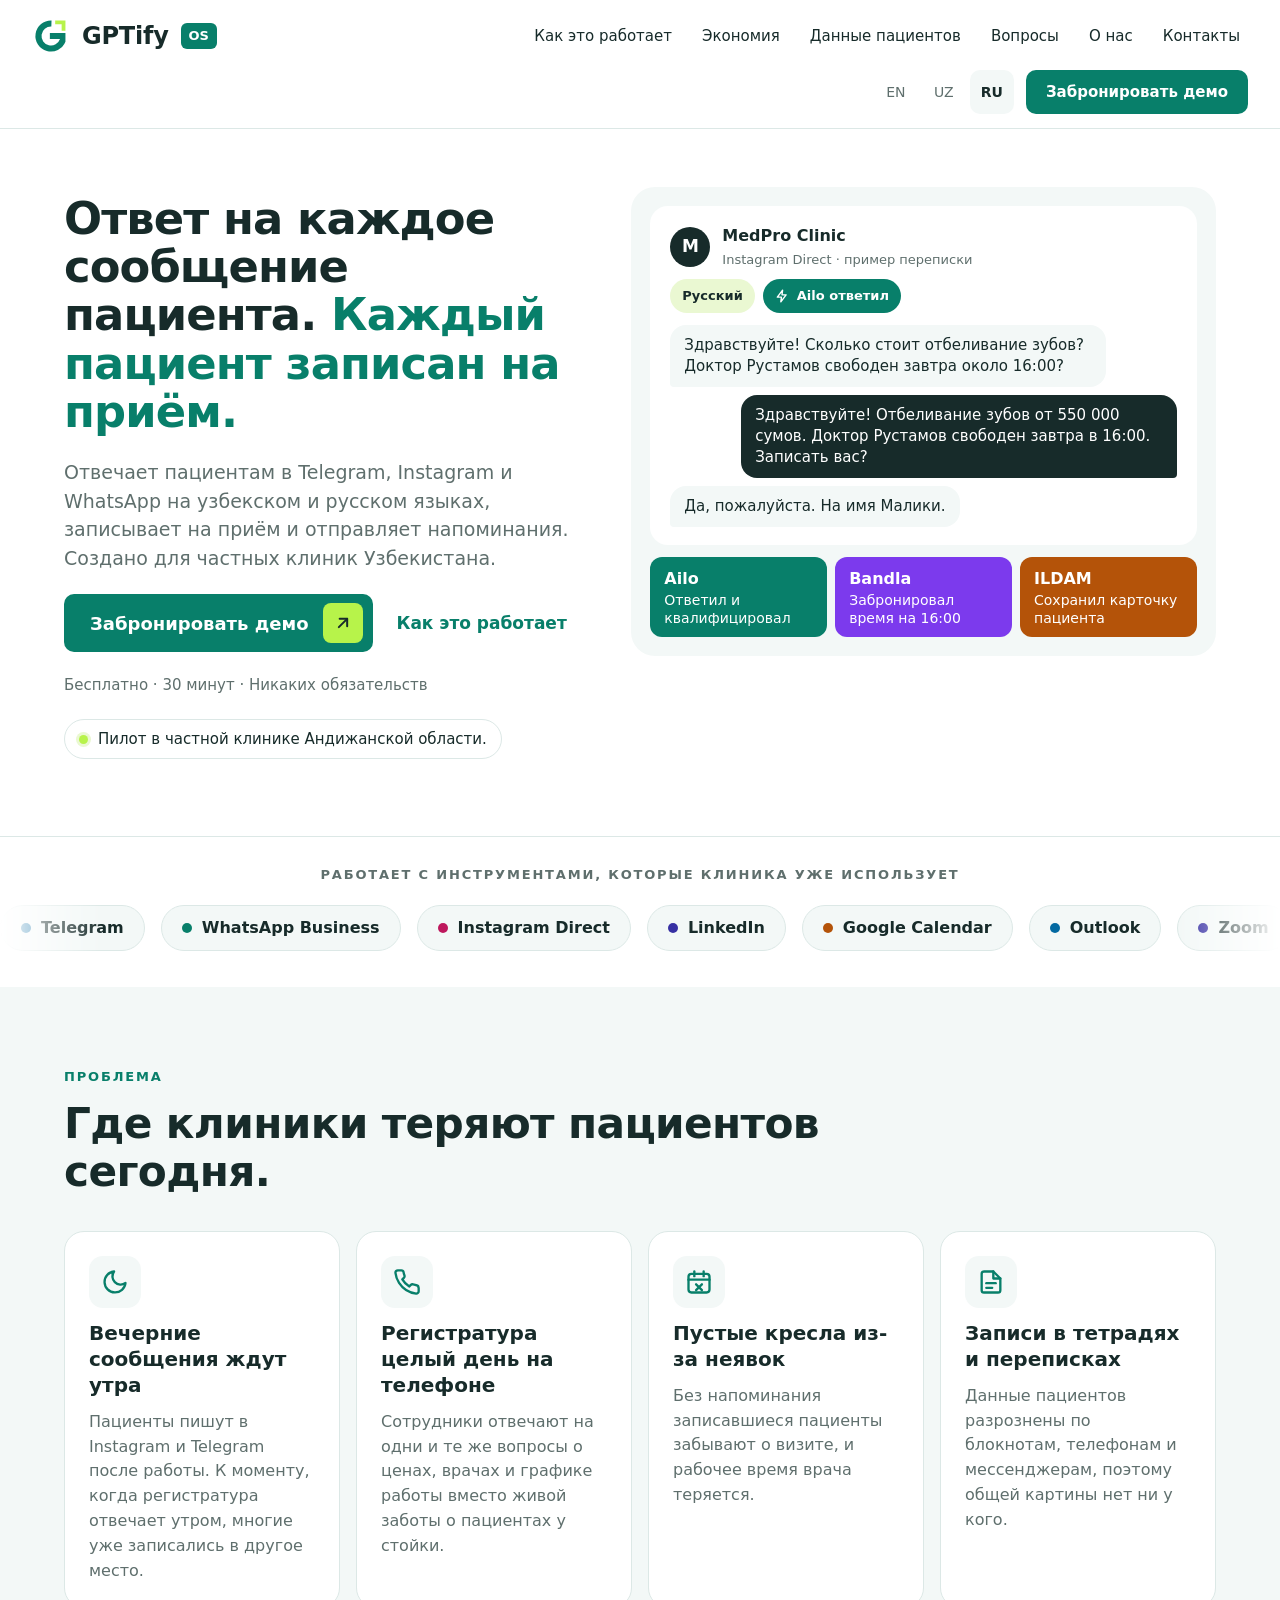
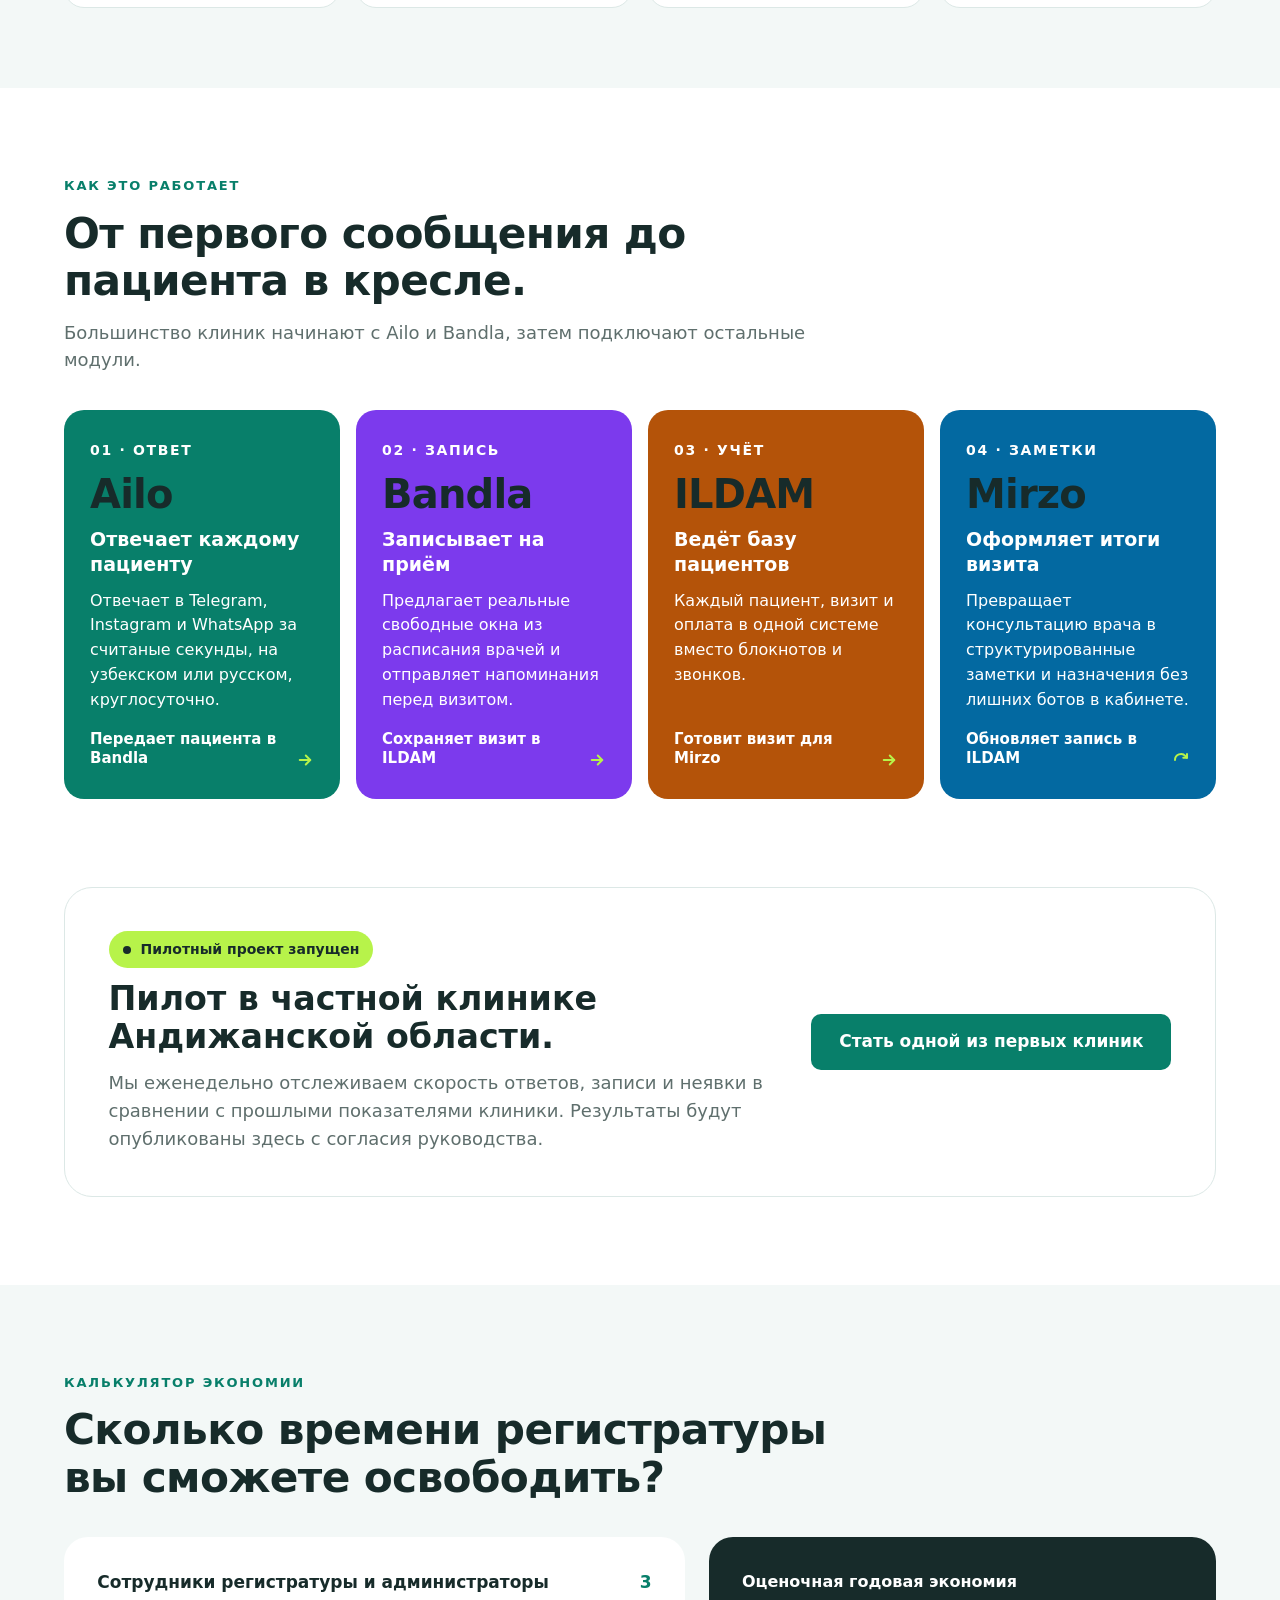
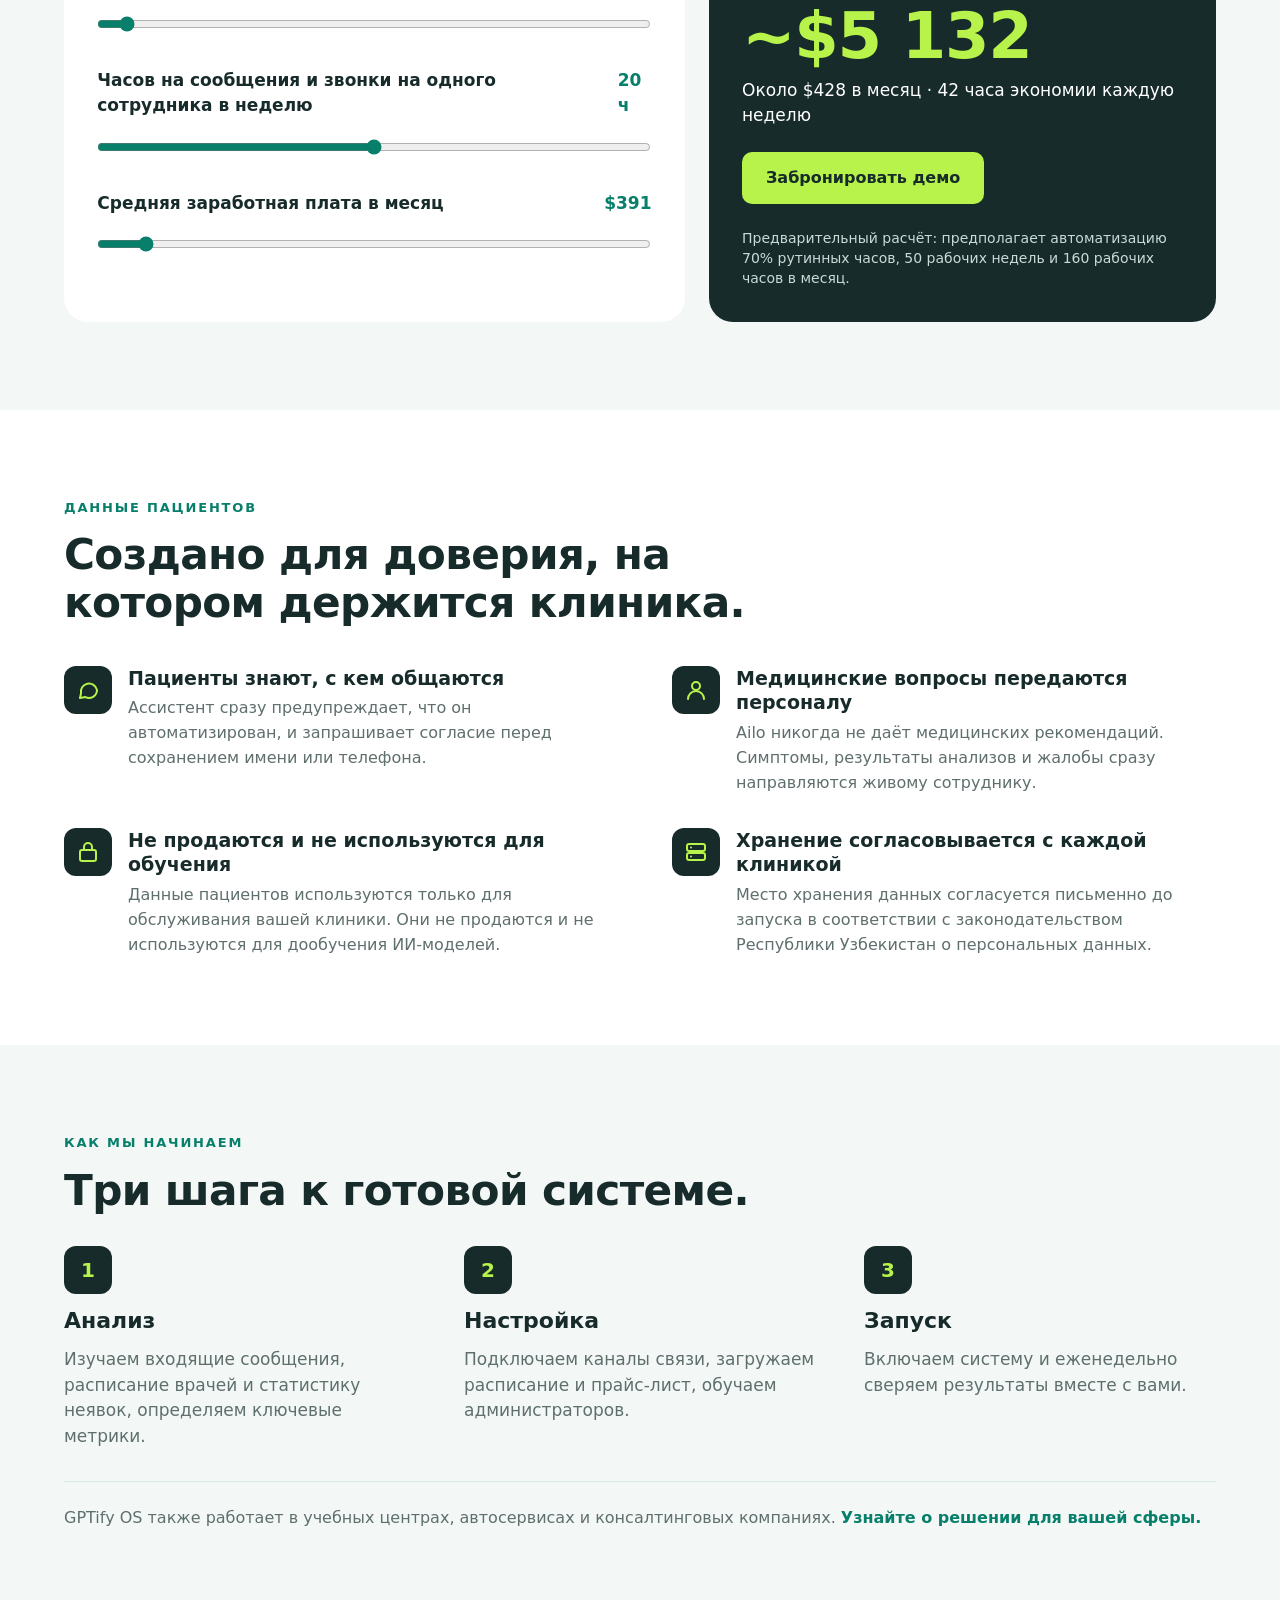
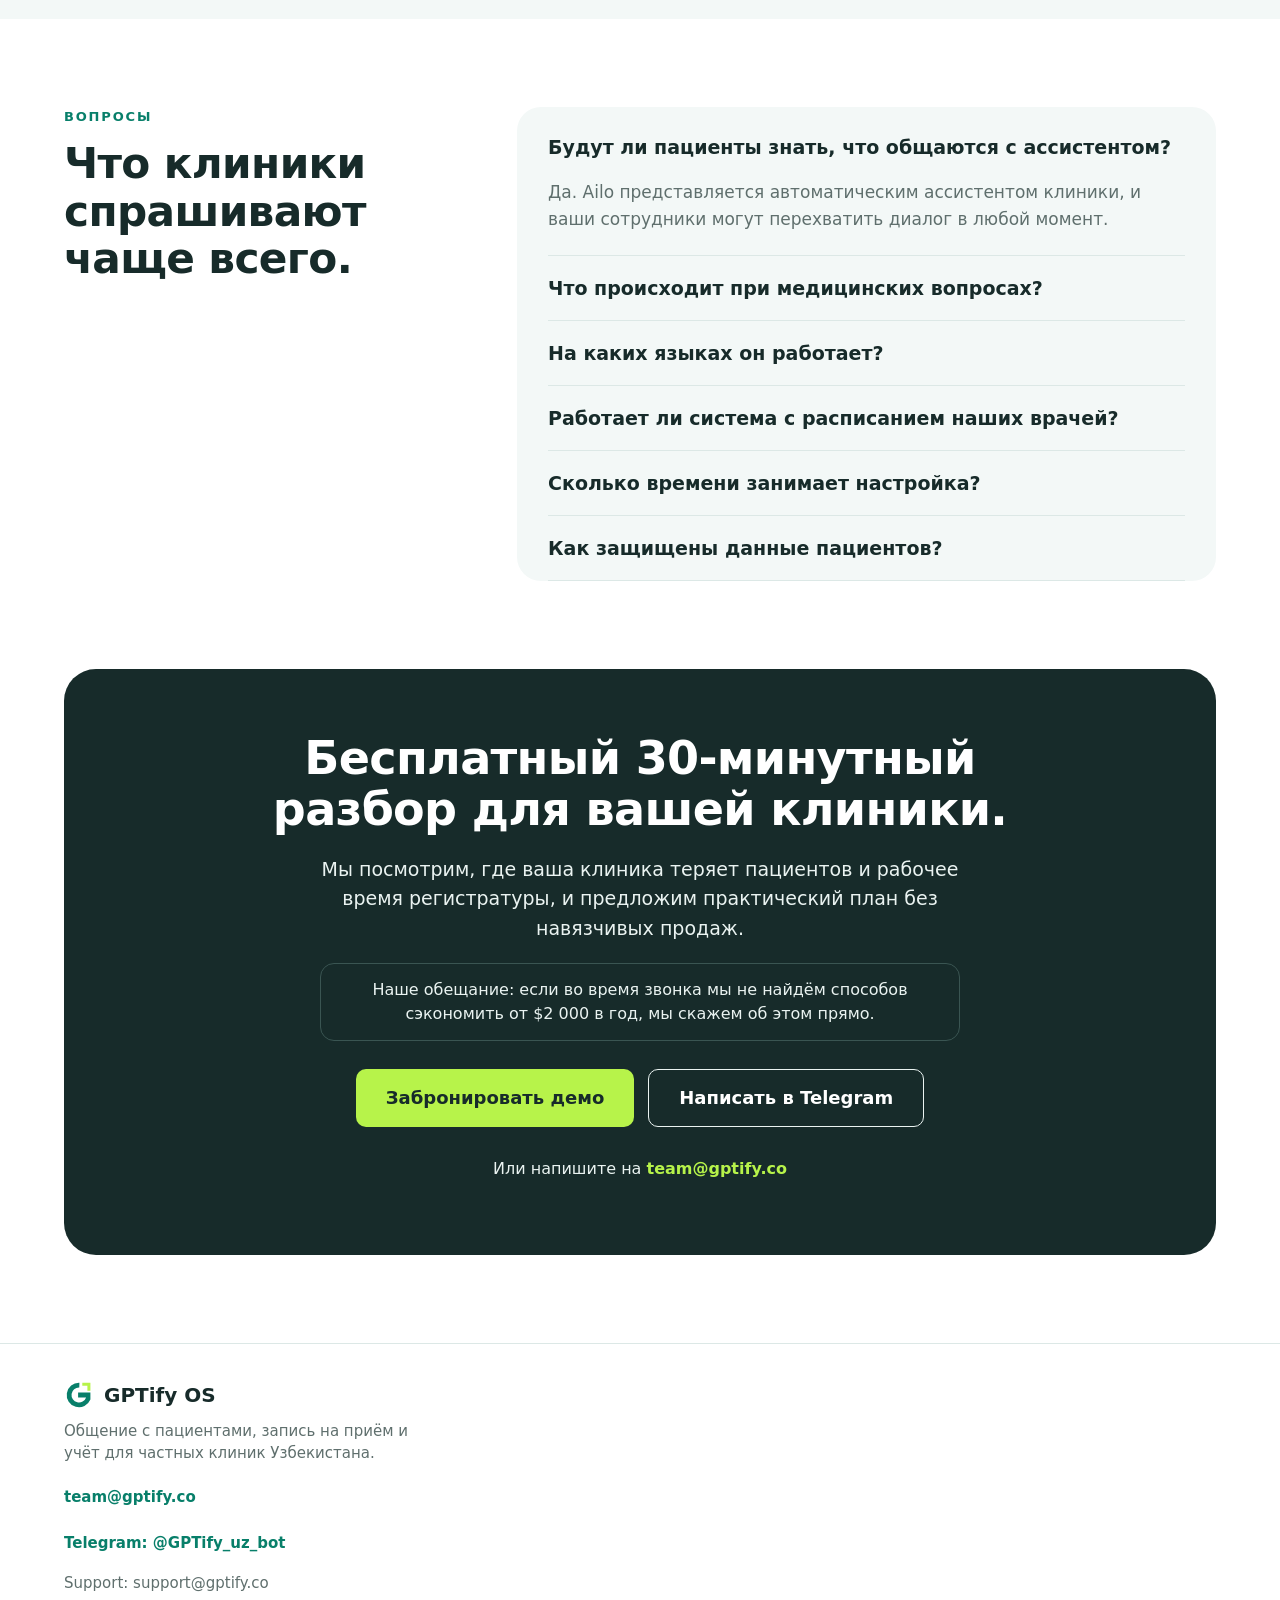
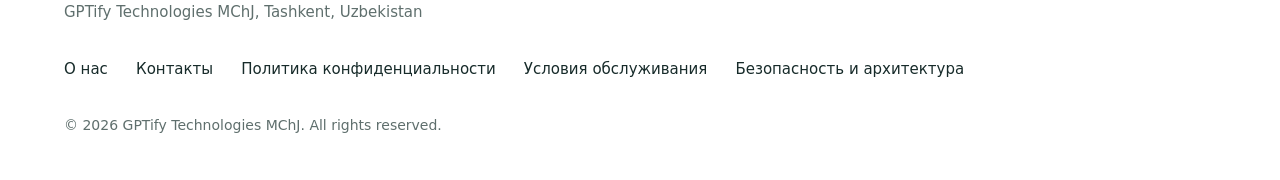
==== commit ce49b6da: "Deploy clinic redesign: rebuild homepage, about, contact, and architecture for EN, UZ, RU" ====
--- a/ru/index.html
+++ b/ru/index.html
@@ -2,748 +2,699 @@
 <html lang="ru">
 <head>
   <meta charset="utf-8">
-  <meta http-equiv="Content-Security-Policy" content="upgrade-insecure-requests">
-  <script>if(location.protocol==='http:'&&!['localhost','127.0.0.1'].includes(location.hostname)){location.replace('https://'+location.host+location.pathname+location.search+location.hash);}</script>
-  <meta name="viewport" content="width=device-width, initial-scale=1.0">
-  <title>GPTify OS · Операционная система на базе ИИ для сервисного бизнеса</title>
-  <meta name="description" content="Объедините общение с клиентами, CRM, запись, встречи и поиск клиентов с помощью 5 ИИ-инструментов: Ailo, ILDAM, Bandla, Mirzo и Izlai.">
+  <meta name="viewport" content="width=device-width, initial-scale=1">
+  <title>GPTify OS · ИИ для частных клиник в Узбекистане</title>
+  <meta name="description" content="Отвечает пациентам в Telegram, Instagram и WhatsApp на узбекском и русском языках, записывает на приём и отправляет напоминания. Создано для частных клиник Узбекистана.">
   <link rel="canonical" href="https://gptify.si/ru/">
   <link rel="alternate" hreflang="en" href="https://gptify.si/">
   <link rel="alternate" hreflang="uz" href="https://gptify.si/uz/">
   <link rel="alternate" hreflang="ru" href="https://gptify.si/ru/">
   <link rel="alternate" hreflang="x-default" href="https://gptify.si/">
-  <link rel="stylesheet" href="../style.min.css">
-  <link rel="icon" href="../gptify-mark.svg" type="image/svg+xml">
-  <meta property="og:title" content="GPTify OS · Операционная система на базе ИИ для сервисного бизнеса">
-  <meta property="og:description" content="Объедините общение с клиентами, CRM, запись, встречи и поиск клиентов с помощью 5 ИИ-инструментов: Ailo, ILDAM, Bandla, Mirzo и Izlai.">
-  <meta property="og:image" content="https://gptify.si/og-image.png">
-  <meta property="og:url" content="https://gptify.si/ru/">
-  <meta property="og:type" content="website">
-  <meta name="twitter:card" content="summary_large_image">
-  <meta name="twitter:title" content="GPTify OS · Операционная система на базе ИИ для сервисного бизнеса">
-  <meta name="twitter:description" content="Объедините общение с клиентами, CRM, запись, встречи и поиск клиентов с помощью 5 ИИ-инструментов: Ailo, ILDAM, Bandla, Mirzo и Izlai.">
-  <meta name="twitter:image" content="https://gptify.si/og-image.png">
+  <link rel="stylesheet" href="/style.min.css">
+  <link rel="icon" href="/gptify-app-icon.svg" type="image/svg+xml">
 </head>
 <body>
 <header style="display: flex; flex-wrap: wrap; align-items: center; justify-content: space-between; gap: 12px 20px; padding: 14px clamp(16px, 2.5vw, 40px); border-bottom: 1px solid #DCE8E6; background: #FFFFFF; position: sticky; top: 0; z-index: 100;">
-  <a href="#top" aria-label="GPTify OS home" style="display: flex; align-items: center; gap: 12px; min-height: 44px; text-decoration: none; color: #172B2A; flex-shrink: 0">
+  <a href="/ru/" aria-label="GPTify OS home" style="display: flex; align-items: center; gap: 12px; min-height: 44px; text-decoration: none; color: #172B2A; flex-shrink: 0">
     <svg aria-hidden="true" width="38" height="38" viewBox="0 0 100 100" fill="none"><path fill="#087F6A" d="M51.4 9 A41 41 0 1 0 88 65.4 V42 H47 V58 H73.7 A25 25 0 1 1 50.9 25 Z"></path><path fill="#B7F34A" d="M61 9 H88 V36 H78 V19 H61 Z"></path></svg>
     <span style="font-family: 'Poppins', 'Inter', system-ui, sans-serif; font-weight: 700; font-size: 24px; letter-spacing: -0.01em">GPTify</span>
     <span style="font-family: 'Poppins', 'Inter', system-ui, sans-serif; font-weight: 600; font-size: 13px; color: #FFFFFF; background: #087F6A; border-radius: 6px; padding: 3px 8px">OS</span>
   </a>
-  <nav aria-label="Main" style="display: flex; flex-wrap: wrap; align-items: center; gap: 4px 10px">
-    <a href="#tools" style="display: inline-flex; align-items: center; justify-content: center; min-height: 44px; min-width: 44px; padding: 0 6px; font-size: 15px; font-weight: 500; color: #172B2A; text-decoration: none">5 инструментов</a>
-    <a href="#industries" style="display: inline-flex; align-items: center; justify-content: center; min-height: 44px; min-width: 44px; padding: 0 6px; font-size: 15px; font-weight: 500; color: #172B2A; text-decoration: none">Отрасли</a>
-    <a href="#savings" style="display: inline-flex; align-items: center; justify-content: center; min-height: 44px; min-width: 44px; padding: 0 6px; font-size: 15px; font-weight: 500; color: #172B2A; text-decoration: none">Калькулятор экономии</a>
-    <a href="#faq" style="display: inline-flex; align-items: center; justify-content: center; min-height: 44px; min-width: 44px; padding: 0 6px; font-size: 15px; font-weight: 500; color: #172B2A; text-decoration: none">Частые вопросы</a>
-    <a href="/ru/about.html" style="display: inline-flex; align-items: center; justify-content: center; min-height: 44px; min-width: 44px; padding: 0 6px; font-size: 15px; text-decoration: none; color: #172B2A; font-weight: 500;">О нас</a>
+  <nav aria-label="Main" class="hdr-nav" style="display: flex; flex-wrap: wrap; align-items: center; gap: 4px 14px">
+    <a href="#how" style="display: inline-flex; align-items: center; justify-content: center; min-height: 44px; min-width: 44px; padding: 0 8px; font-size: 15px; font-weight: 500; color: #172B2A; text-decoration: none">Как это работает</a>
+    <a href="#savings" style="display: inline-flex; align-items: center; justify-content: center; min-height: 44px; min-width: 44px; padding: 0 8px; font-size: 15px; font-weight: 500; color: #172B2A; text-decoration: none">Экономия</a>
+    <a href="#privacy" style="display: inline-flex; align-items: center; justify-content: center; min-height: 44px; min-width: 44px; padding: 0 8px; font-size: 15px; font-weight: 500; color: #172B2A; text-decoration: none">Данные пациентов</a>
+    <a href="#faq" style="display: inline-flex; align-items: center; justify-content: center; min-height: 44px; min-width: 44px; padding: 0 8px; font-size: 15px; font-weight: 500; color: #172B2A; text-decoration: none">Вопросы</a>
+    <a href="/ru/about.html" style="display: inline-flex; align-items: center; justify-content: center; min-height: 44px; min-width: 44px; padding: 0 8px; font-size: 15px; text-decoration: none; color: #172B2A; font-weight: 500;">О нас</a>
+    <a href="/ru/contact.html" style="display: inline-flex; align-items: center; justify-content: center; min-height: 44px; min-width: 44px; padding: 0 8px; font-size: 15px; text-decoration: none; color: #172B2A; font-weight: 500;">Контакты</a>
   </nav>
   <div style="display: flex; align-items: center; gap: 12px; margin-left: auto; flex-shrink: 0">
-    <div style="display: flex; align-items: center; gap: 4px" role="navigation" aria-label="Language selection">
+    <div class="hdr-lang" style="display: flex; align-items: center; gap: 4px" role="navigation" aria-label="Language selection">
       <a href="/" aria-current="false" style="display: inline-flex; align-items: center; justify-content: center; min-width: 44px; min-height: 44px; font-size: 14px; border-radius: 10px; text-decoration: none; color: #5F6F6D; font-weight: 500;">EN</a>
       <a href="/uz/" aria-current="false" style="display: inline-flex; align-items: center; justify-content: center; min-width: 44px; min-height: 44px; font-size: 14px; border-radius: 10px; text-decoration: none; color: #5F6F6D; font-weight: 500;">UZ</a>
       <a href="/ru/" aria-current="true" style="display: inline-flex; align-items: center; justify-content: center; min-width: 44px; min-height: 44px; font-size: 14px; border-radius: 10px; text-decoration: none; background: #F3F8F7; font-weight: 600; color: #172B2A;">RU</a>
     </div>
-    <button onclick="openDemoModal('Header Nav')" style="display: inline-flex; align-items: center; justify-content: center; min-height: 48px; min-width: 44px; padding: 0 18px; background: #087F6A; color: #FFFFFF; font-family: 'Poppins', 'Inter', system-ui, sans-serif; font-weight: 600; font-size: 15px; border-radius: 10px; text-decoration: none; border: none; cursor: pointer; white-space: nowrap">Забронировать демо</button>
+    <a class="hdr-cta" href="#demo" onclick="openLeadModal(); return false;" style="display: inline-flex; align-items: center; justify-content: center; min-height: 44px; padding: 0 20px; background: #087F6A; color: #FFFFFF; font-family: 'Poppins', 'Inter', system-ui, sans-serif; font-weight: 600; font-size: 15px; border-radius: 10px; text-decoration: none">Забронировать демо</a>
+    <button type="button" class="hdr-menu" onclick="openMobileMenu()" aria-label="Открыть меню" style="align-items: center; justify-content: center; width: 48px; height: 48px; border: 1px solid #DCE8E6; border-radius: 10px; background: transparent; color: #172B2A; cursor: pointer">
+      <svg aria-hidden="true" width="22" height="22" viewBox="0 0 24 24" fill="none" stroke="#172B2A" stroke-width="2.2" stroke-linecap="round"><path d="M4 7h16M4 12h16M4 17h16"></path></svg>
+    </button>
   </div>
 </header>
 
-<!-- Hero Section [top] -->
-<section id="top" style="display: flex; flex-wrap: wrap; align-items: flex-start; gap: 32px 64px; padding: 44px clamp(20px, 5vw, 80px) 56px">
-  <div style="flex: 1 1 420px; min-width: 0; display: flex; flex-direction: column; gap: 22px; padding-top: 8px">
-    <h1 style="margin: 0; font-family: 'Poppins', 'Inter', system-ui, sans-serif; font-weight: 700; font-size: clamp(36px, 4.2vw, 60px); line-height: 1.06; letter-spacing: -0.02em; color: #172B2A">Операционная система на базе ИИ для <span style="color: #087F6A">сервисного бизнеса.</span></h1>
-    <p style="margin: 0; max-width: 520px; font-size: 19px; line-height: 1.5; color: #5F6F6D">Ответ на каждое сообщение клиента, каждая запись оформлена и актуальная CRM без ручного ввода данных. Круглосуточно.</p>
-    <div style="display: flex; flex-wrap: wrap; align-items: center; gap: 14px 24px">
-      <button onclick="openDemoModal('Hero Demo')" style="display: inline-flex; align-items: center; gap: 14px; min-height: 58px; min-width: 44px; padding: 0 10px 0 26px; background: #087F6A; color: #FFFFFF; font-family: 'Poppins', 'Inter', system-ui, sans-serif; font-weight: 600; font-size: 18px; border-radius: 10px; border: none; cursor: pointer">
-        <span>Забронировать живое демо</span>
-        <span style="display: inline-flex; align-items: center; justify-content: center; width: 40px; height: 40px; border-radius: 8px; background: #B7F34A">
-          <svg aria-hidden="true" width="20" height="20" viewBox="0 0 24 24" fill="none" stroke="#172B2A" stroke-width="2.4" stroke-linecap="round" stroke-linejoin="round"><path d="M7 17 17 7"></path><path d="M8 7h9v9"></path></svg>
-        </span>
+<!-- Mobile Menu Overlay -->
+<div id="mobile-menu" style="display: none; position: fixed; inset: 0; z-index: 1000; background: rgba(23, 43, 42, 0.6); backdrop-filter: blur(4px);" onclick="if(event.target === this) closeMobileMenu()">
+  <div style="position: absolute; top: 0; right: 0; bottom: 0; width: min(320px, 85vw); background: #FFFFFF; padding: 24px; display: flex; flex-direction: column; gap: 20px; box-shadow: -4px 0 24px rgba(0,0,0,0.15); overflow-y: auto;">
+    <div style="display: flex; align-items: center; justify-content: space-between; border-bottom: 1px solid #DCE8E6; padding-bottom: 16px;">
+      <span style="font-family: 'Poppins', 'Inter', sans-serif; font-weight: 700; font-size: 20px; color: #172B2A;">GPTify <span style="font-size: 12px; background: #087F6A; color: #fff; padding: 2px 6px; border-radius: 4px;">OS</span></span>
+      <button type="button" onclick="closeMobileMenu()" aria-label="Закрыть меню" style="display: inline-flex; align-items: center; justify-content: center; width: 44px; height: 44px; border: 1px solid #DCE8E6; border-radius: 10px; background: transparent; cursor: pointer;">
+        <svg width="20" height="20" viewBox="0 0 24 24" fill="none" stroke="#172B2A" stroke-width="2.2" stroke-linecap="round"><path d="M18 6 6 18M6 6l12 12"></path></svg>
       </button>
-      <a href="#industries" style="display: inline-flex; align-items: center; justify-content: center; min-height: 44px; min-width: 44px; font-size: 17px; font-weight: 600; color: #087F6A">Посмотреть для вашей отрасли</a>
-    </div>
-    <div style="font-size: 15px; font-weight: 500; color: #5F6F6D">Бесплатно · 30 минут · Ни к чему не обязывает</div>
+    </div>
+    <nav style="display: flex; flex-direction: column; gap: 6px;">
+      <a href="#how" onclick="closeMobileMenu()" style="display: flex; align-items: center; min-height: 48px; padding: 0 12px; font-size: 16px; font-weight: 500; color: #172B2A; text-decoration: none; border-radius: 8px;">Как это работает</a>
+      <a href="#savings" onclick="closeMobileMenu()" style="display: flex; align-items: center; min-height: 48px; padding: 0 12px; font-size: 16px; font-weight: 500; color: #172B2A; text-decoration: none; border-radius: 8px;">Экономия</a>
+      <a href="#privacy" onclick="closeMobileMenu()" style="display: flex; align-items: center; min-height: 48px; padding: 0 12px; font-size: 16px; font-weight: 500; color: #172B2A; text-decoration: none; border-radius: 8px;">Данные пациентов</a>
+      <a href="#faq" onclick="closeMobileMenu()" style="display: flex; align-items: center; min-height: 48px; padding: 0 12px; font-size: 16px; font-weight: 500; color: #172B2A; text-decoration: none; border-radius: 8px;">Вопросы</a>
+      <a href="/ru/about.html" onclick="closeMobileMenu()" style="display: flex; align-items: center; min-height: 48px; padding: 0 12px; font-size: 16px; font-weight: 500; color: #172B2A; text-decoration: none; border-radius: 8px;">О нас</a>
+      <a href="/ru/contact.html" onclick="closeMobileMenu()" style="display: flex; align-items: center; min-height: 48px; padding: 0 12px; font-size: 16px; font-weight: 500; color: #172B2A; text-decoration: none; border-radius: 8px;">Контакты</a>
+    </nav>
+    <div style="border-top: 1px solid #DCE8E6; padding-top: 16px; display: flex; flex-direction: column; gap: 14px;">
+      <div style="font-size: 13px; font-weight: 600; color: #5F6F6D; text-transform: uppercase; letter-spacing: 0.05em;">Язык</div>
+      <div style="display: flex; align-items: center; gap: 8px;">
+        <a href="/" style="display: inline-flex; align-items: center; justify-content: center; min-width: 44px; min-height: 44px; font-size: 15px; border-radius: 8px; text-decoration: none; color: #5F6F6D; font-weight: 500;">EN</a>
+        <a href="/uz/" style="display: inline-flex; align-items: center; justify-content: center; min-width: 44px; min-height: 44px; font-size: 15px; border-radius: 8px; text-decoration: none; color: #5F6F6D; font-weight: 500;">UZ</a>
+        <a href="/ru/" style="display: inline-flex; align-items: center; justify-content: center; min-width: 44px; min-height: 44px; font-size: 15px; border-radius: 8px; text-decoration: none; background: #F3F8F7; font-weight: 600; color: #172B2A;">RU</a>
+      </div>
+      <a href="#demo" onclick="closeMobileMenu(); openLeadModal(); return false;" style="display: inline-flex; align-items: center; justify-content: center; min-height: 48px; padding: 0 20px; background: #087F6A; color: #FFFFFF; font-family: 'Poppins', 'Inter', sans-serif; font-weight: 600; font-size: 16px; border-radius: 10px; text-decoration: none; margin-top: 8px;">Забронировать демо</a>
+    </div>
   </div>
-
-  <!-- Hero Chat Mockup (10s Animation Loop) -->
-  <div style="flex: 1.15 1 480px; min-width: 0; background: #F3F8F7; border-radius: 24px; padding: clamp(14px, 1.5vw, 20px); display: flex; flex-direction: column; gap: 12px">
-    <div style="background: #FFFFFF; border-radius: 18px; padding: 18px 20px; display: flex; flex-direction: column; gap: 12px">
-      <div style="display: flex; flex-wrap: wrap; align-items: center; justify-content: space-between; gap: 10px">
-        <div style="display: flex; align-items: center; gap: 12px">
-          <div aria-hidden="true" style="display: flex; align-items: center; justify-content: center; width: 40px; height: 40px; border-radius: 50%; background: #172B2A; color: #FFFFFF; font-family: 'Poppins', 'Inter', system-ui, sans-serif; font-weight: 700; font-size: 17px">M</div>
-          <div style="display: flex; flex-direction: column; gap: 2px">
-            <div style="font-family: 'Poppins', 'Inter', system-ui, sans-serif; font-weight: 600; font-size: 16px; color: #172B2A">MedPro Clinic</div>
-            <div style="font-size: 13px; font-weight: 500; color: #5F6F6D">Instagram Direct · пример диалога</div>
-          </div>
-        </div>
-        <div style="display: inline-flex; align-items: center; gap: 8px; padding: 7px 12px; border-radius: 999px; background: #087F6A; color: #FFFFFF; font-size: 13px; font-weight: 600">
-          <svg aria-hidden="true" width="14" height="14" viewBox="0 0 24 24" fill="none" stroke="#FFFFFF" stroke-width="2.4" stroke-linecap="round" stroke-linejoin="round"><path d="M13 2 4 14h7l-1 8 9-12h-7z"></path></svg>
-          Ailo ответил за 6 сек
-        </div>
-      </div>
-      
-      <div style="display: flex; flex-direction: column; gap: 8px">
-        <div style="align-self: flex-start; max-width: 86%; background: #F3F8F7; border-radius: 16px 16px 16px 4px; padding: 10px 14px; font-size: 15px; line-height: 1.4; color: #172B2A; animation: inA 10s ease infinite">Здравствуйте! Сколько стоит отбеливание зубов и свободен ли доктор Рустамов завтра около 16:00?</div>
-        <div style="align-self: flex-end; max-width: 86%; background: #172B2A; border-radius: 16px 16px 4px 16px; padding: 10px 14px; font-size: 15px; line-height: 1.4; color: #FFFFFF; animation: inB 10s ease infinite">Отбеливание от $45. У доктора Рустамова свободно завтра в 16:00. Записать вас?</div>
-        <div style="align-self: flex-start; max-width: 86%; background: #F3F8F7; border-radius: 16px 16px 16px 4px; padding: 10px 14px; font-size: 15px; line-height: 1.4; color: #172B2A; animation: inC 10s ease infinite">Да, пожалуйста, на имя Малика.</div>
-      </div>
-    </div>
-    
-    <div style="display: flex; flex-wrap: wrap; gap: 8px">
-      <div style="flex: 1 1 140px; background: #087F6A; border-radius: 12px; padding: 10px 14px; color: #FFFFFF; animation: inD 10s ease infinite">
-        <div style="font-family: 'Poppins', 'Inter', system-ui, sans-serif; font-weight: 700; font-size: 16px">Ailo</div>
-        <div style="font-size: 14px; font-weight: 500; line-height: 1.3">Ответил и квалифицировал</div>
-      </div>
-      <div style="flex: 1 1 140px; background: #7C3AED; border-radius: 12px; padding: 10px 14px; color: #FFFFFF; animation: inE 10s ease infinite">
-        <div style="font-family: 'Poppins', 'Inter', system-ui, sans-serif; font-weight: 700; font-size: 16px">Bandla</div>
-        <div style="font-size: 14px; font-weight: 500; line-height: 1.3">Забронировал время на 16:00</div>
-      </div>
-      <div style="flex: 1 1 140px; background: #B45309; border-radius: 12px; padding: 10px 14px; color: #FFFFFF; animation: inF 10s ease infinite">
-        <div style="font-family: 'Poppins', 'Inter', system-ui, sans-serif; font-weight: 700; font-size: 16px">ILDAM</div>
-        <div style="font-size: 14px; font-weight: 500; line-height: 1.3">Сохранил пациента и сделку</div>
-      </div>
-    </div>
-  </div>
-</section>
-
-<!-- Integrations Strip Section -->
-<section aria-label="Works with" style="padding: 28px 0 36px; border-top: 1px solid #DCE8E6; display: flex; flex-direction: column; gap: 20px; overflow: hidden; max-width: 100vw">
-  <div style="text-align: center; padding: 0 clamp(20px, 5vw, 80px); font-family: 'Poppins', 'Inter', system-ui, sans-serif; font-size: 13px; font-weight: 600; letter-spacing: 0.14em; color: #5F6F6D; text-transform: uppercase">Интегрируется с инструментами, которыми вы уже пользуетесь</div>
-  <div style="overflow: hidden; max-width: 100vw; -webkit-mask-image: linear-gradient(90deg, transparent, #000 8%, #000 92%, transparent); mask-image: linear-gradient(90deg, transparent, #000 8%, #000 92%, transparent)">
-    <div style="display: flex; flex-wrap: nowrap; width: max-content; animation: marq 40s linear infinite">
-      <div style="display: flex; flex-wrap: nowrap; gap: 16px; padding-right: 16px">
-        <span style="flex: none; display: inline-flex; align-items: center; gap: 10px; min-height: 46px; padding: 0 20px; background: #F3F8F7; border: 1px solid #DCE8E6; border-radius: 999px; font-size: 16px; font-weight: 600; color: #172B2A; white-space: nowrap"><span aria-hidden="true" style="width: 10px; height: 10px; border-radius: 50%; background: #0369A1"></span>Telegram</span>
-        <span style="flex: none; display: inline-flex; align-items: center; gap: 10px; min-height: 46px; padding: 0 20px; background: #F3F8F7; border: 1px solid #DCE8E6; border-radius: 999px; font-size: 16px; font-weight: 600; color: #172B2A; white-space: nowrap"><span aria-hidden="true" style="width: 10px; height: 10px; border-radius: 50%; background: #087F6A"></span>WhatsApp Business</span>
-        <span style="flex: none; display: inline-flex; align-items: center; gap: 10px; min-height: 46px; padding: 0 20px; background: #F3F8F7; border: 1px solid #DCE8E6; border-radius: 999px; font-size: 16px; font-weight: 600; color: #172B2A; white-space: nowrap"><span aria-hidden="true" style="width: 10px; height: 10px; border-radius: 50%; background: #BE185D"></span>Instagram Direct</span>
-        <span style="flex: none; display: inline-flex; align-items: center; gap: 10px; min-height: 46px; padding: 0 20px; background: #F3F8F7; border: 1px solid #DCE8E6; border-radius: 999px; font-size: 16px; font-weight: 600; color: #172B2A; white-space: nowrap"><span aria-hidden="true" style="width: 10px; height: 10px; border-radius: 50%; background: #3730A3"></span>LinkedIn</span>
-        <span style="flex: none; display: inline-flex; align-items: center; gap: 10px; min-height: 46px; padding: 0 20px; background: #F3F8F7; border: 1px solid #DCE8E6; border-radius: 999px; font-size: 16px; font-weight: 600; color: #172B2A; white-space: nowrap"><span aria-hidden="true" style="width: 10px; height: 10px; border-radius: 50%; background: #B45309"></span>Google Calendar</span>
-        <span style="flex: none; display: inline-flex; align-items: center; gap: 10px; min-height: 46px; padding: 0 20px; background: #F3F8F7; border: 1px solid #DCE8E6; border-radius: 999px; font-size: 16px; font-weight: 600; color: #172B2A; white-space: nowrap"><span aria-hidden="true" style="width: 10px; height: 10px; border-radius: 50%; background: #0369A1"></span>Outlook</span>
-        <span style="flex: none; display: inline-flex; align-items: center; gap: 10px; min-height: 46px; padding: 0 20px; background: #F3F8F7; border: 1px solid #DCE8E6; border-radius: 999px; font-size: 16px; font-weight: 600; color: #172B2A; white-space: nowrap"><span aria-hidden="true" style="width: 10px; height: 10px; border-radius: 50%; background: #3730A3"></span>Zoom</span>
-        <span style="flex: none; display: inline-flex; align-items: center; gap: 10px; min-height: 46px; padding: 0 20px; background: #F3F8F7; border: 1px solid #DCE8E6; border-radius: 999px; font-size: 16px; font-weight: 600; color: #172B2A; white-space: nowrap"><span aria-hidden="true" style="width: 10px; height: 10px; border-radius: 50%; background: #087F6A"></span>Google Meet</span>
-        <span style="flex: none; display: inline-flex; align-items: center; gap: 10px; min-height: 46px; padding: 0 20px; background: #F3F8F7; border: 1px solid #DCE8E6; border-radius: 999px; font-size: 16px; font-weight: 600; color: #172B2A; white-space: nowrap"><span aria-hidden="true" style="width: 10px; height: 10px; border-radius: 50%; background: #7C3AED"></span>Microsoft Teams</span>
-        <span style="flex: none; display: inline-flex; align-items: center; gap: 10px; min-height: 46px; padding: 0 20px; background: #F3F8F7; border: 1px solid #DCE8E6; border-radius: 999px; font-size: 16px; font-weight: 600; color: #172B2A; white-space: nowrap"><span aria-hidden="true" style="width: 10px; height: 10px; border-radius: 50%; background: #B45309"></span>1C</span>
-        <span style="flex: none; display: inline-flex; align-items: center; gap: 10px; min-height: 46px; padding: 0 20px; background: #F3F8F7; border: 1px solid #DCE8E6; border-radius: 999px; font-size: 16px; font-weight: 600; color: #172B2A; white-space: nowrap"><span aria-hidden="true" style="width: 10px; height: 10px; border-radius: 50%; background: #0369A1"></span>Click</span>
-        <span style="flex: none; display: inline-flex; align-items: center; gap: 10px; min-height: 46px; padding: 0 20px; background: #F3F8F7; border: 1px solid #DCE8E6; border-radius: 999px; font-size: 16px; font-weight: 600; color: #172B2A; white-space: nowrap"><span aria-hidden="true" style="width: 10px; height: 10px; border-radius: 50%; background: #087F6A"></span>Payme</span>
-        <span style="flex: none; display: inline-flex; align-items: center; gap: 10px; min-height: 46px; padding: 0 20px; background: #F3F8F7; border: 1px solid #DCE8E6; border-radius: 999px; font-size: 16px; font-weight: 600; color: #172B2A; white-space: nowrap"><span aria-hidden="true" style="width: 10px; height: 10px; border-radius: 50%; background: #7C3AED"></span>Uzum</span>
-      </div>
-      <div style="display: flex; flex-wrap: nowrap; gap: 16px; padding-right: 16px" aria-hidden="true">
-        <span style="flex: none; display: inline-flex; align-items: center; gap: 10px; min-height: 46px; padding: 0 20px; background: #F3F8F7; border: 1px solid #DCE8E6; border-radius: 999px; font-size: 16px; font-weight: 600; color: #172B2A; white-space: nowrap"><span aria-hidden="true" style="width: 10px; height: 10px; border-radius: 50%; background: #0369A1"></span>Telegram</span>
-        <span style="flex: none; display: inline-flex; align-items: center; gap: 10px; min-height: 46px; padding: 0 20px; background: #F3F8F7; border: 1px solid #DCE8E6; border-radius: 999px; font-size: 16px; font-weight: 600; color: #172B2A; white-space: nowrap"><span aria-hidden="true" style="width: 10px; height: 10px; border-radius: 50%; background: #087F6A"></span>WhatsApp Business</span>
-        <span style="flex: none; display: inline-flex; align-items: center; gap: 10px; min-height: 46px; padding: 0 20px; background: #F3F8F7; border: 1px solid #DCE8E6; border-radius: 999px; font-size: 16px; font-weight: 600; color: #172B2A; white-space: nowrap"><span aria-hidden="true" style="width: 10px; height: 10px; border-radius: 50%; background: #BE185D"></span>Instagram Direct</span>
-        <span style="flex: none; display: inline-flex; align-items: center; gap: 10px; min-height: 46px; padding: 0 20px; background: #F3F8F7; border: 1px solid #DCE8E6; border-radius: 999px; font-size: 16px; font-weight: 600; color: #172B2A; white-space: nowrap"><span aria-hidden="true" style="width: 10px; height: 10px; border-radius: 50%; background: #3730A3"></span>LinkedIn</span>
-        <span style="flex: none; display: inline-flex; align-items: center; gap: 10px; min-height: 46px; padding: 0 20px; background: #F3F8F7; border: 1px solid #DCE8E6; border-radius: 999px; font-size: 16px; font-weight: 600; color: #172B2A; white-space: nowrap"><span aria-hidden="true" style="width: 10px; height: 10px; border-radius: 50%; background: #B45309"></span>Google Calendar</span>
-        <span style="flex: none; display: inline-flex; align-items: center; gap: 10px; min-height: 46px; padding: 0 20px; background: #F3F8F7; border: 1px solid #DCE8E6; border-radius: 999px; font-size: 16px; font-weight: 600; color: #172B2A; white-space: nowrap"><span aria-hidden="true" style="width: 10px; height: 10px; border-radius: 50%; background: #0369A1"></span>Outlook</span>
-        <span style="flex: none; display: inline-flex; align-items: center; gap: 10px; min-height: 46px; padding: 0 20px; background: #F3F8F7; border: 1px solid #DCE8E6; border-radius: 999px; font-size: 16px; font-weight: 600; color: #172B2A; white-space: nowrap"><span aria-hidden="true" style="width: 10px; height: 10px; border-radius: 50%; background: #3730A3"></span>Zoom</span>
-        <span style="flex: none; display: inline-flex; align-items: center; gap: 10px; min-height: 46px; padding: 0 20px; background: #F3F8F7; border: 1px solid #DCE8E6; border-radius: 999px; font-size: 16px; font-weight: 600; color: #172B2A; white-space: nowrap"><span aria-hidden="true" style="width: 10px; height: 10px; border-radius: 50%; background: #087F6A"></span>Google Meet</span>
-        <span style="flex: none; display: inline-flex; align-items: center; gap: 10px; min-height: 46px; padding: 0 20px; background: #F3F8F7; border: 1px solid #DCE8E6; border-radius: 999px; font-size: 16px; font-weight: 600; color: #172B2A; white-space: nowrap"><span aria-hidden="true" style="width: 10px; height: 10px; border-radius: 50%; background: #7C3AED"></span>Microsoft Teams</span>
-        <span style="flex: none; display: inline-flex; align-items: center; gap: 10px; min-height: 46px; padding: 0 20px; background: #F3F8F7; border: 1px solid #DCE8E6; border-radius: 999px; font-size: 16px; font-weight: 600; color: #172B2A; white-space: nowrap"><span aria-hidden="true" style="width: 10px; height: 10px; border-radius: 50%; background: #B45309"></span>1C</span>
-        <span style="flex: none; display: inline-flex; align-items: center; gap: 10px; min-height: 46px; padding: 0 20px; background: #F3F8F7; border: 1px solid #DCE8E6; border-radius: 999px; font-size: 16px; font-weight: 600; color: #172B2A; white-space: nowrap"><span aria-hidden="true" style="width: 10px; height: 10px; border-radius: 50%; background: #0369A1"></span>Click</span>
-        <span style="flex: none; display: inline-flex; align-items: center; gap: 10px; min-height: 46px; padding: 0 20px; background: #F3F8F7; border: 1px solid #DCE8E6; border-radius: 999px; font-size: 16px; font-weight: 600; color: #172B2A; white-space: nowrap"><span aria-hidden="true" style="width: 10px; height: 10px; border-radius: 50%; background: #087F6A"></span>Payme</span>
-        <span style="flex: none; display: inline-flex; align-items: center; gap: 10px; min-height: 46px; padding: 0 20px; background: #F3F8F7; border: 1px solid #DCE8E6; border-radius: 999px; font-size: 16px; font-weight: 600; color: #172B2A; white-space: nowrap"><span aria-hidden="true" style="width: 10px; height: 10px; border-radius: 50%; background: #7C3AED"></span>Uzum</span>
-      </div>
-    </div>
-  </div>
-</section>
-
-<!-- Industries Section [industries] -->
-<section id="industries" style="padding: 72px clamp(20px, 5vw, 80px) 88px; display: flex; flex-direction: column; gap: 28px">
-  <div style="display: flex; flex-direction: column; gap: 14px; max-width: 820px">
-    <div style="font-family: 'Poppins', 'Inter', system-ui, sans-serif; font-size: 13px; font-weight: 600; letter-spacing: 0.14em; color: #087F6A; text-transform: uppercase">Создано под вашу отрасль</div>
-    <h2 style="margin: 0; font-family: 'Poppins', 'Inter', system-ui, sans-serif; font-weight: 700; font-size: clamp(30px, 3.3vw, 46px); line-height: 1.12; letter-spacing: -0.015em; color: #172B2A">Готовые решения для четырех сфер бизнеса.</h2>
-  </div>
-  
-  <!-- Tabs Navigation -->
-  <div role="tablist" aria-label="Industries" style="display: flex; flex-wrap: wrap; gap: 10px">
-    <button role="tab" id="tab-btn-clinic" aria-selected="true" aria-controls="panel-industry" onclick="selectIndustryTab('clinic')" style="min-height: 52px; min-width: 44px; padding: 0 24px; border-radius: 999px; font-family: 'Poppins', 'Inter', system-ui, sans-serif; font-weight: 600; font-size: 17px; background: #172B2A; color: #FFFFFF; border: 1px solid #172B2A; cursor: pointer">Клиники</button>
-    <button role="tab" id="tab-btn-edu" aria-selected="false" aria-controls="panel-industry" onclick="selectIndustryTab('edu')" style="min-height: 52px; min-width: 44px; padding: 0 24px; border-radius: 999px; font-family: 'Poppins', 'Inter', system-ui, sans-serif; font-weight: 600; font-size: 17px; background: #FFFFFF; color: #172B2A; border: 1px solid #DCE8E6; cursor: pointer">Учебные центры</button>
-    <button role="tab" id="tab-btn-auto" aria-selected="false" aria-controls="panel-industry" onclick="selectIndustryTab('auto')" style="min-height: 52px; min-width: 44px; padding: 0 24px; border-radius: 999px; font-family: 'Poppins', 'Inter', system-ui, sans-serif; font-weight: 600; font-size: 17px; background: #FFFFFF; color: #172B2A; border: 1px solid #DCE8E6; cursor: pointer">Автосервисы</button>
-    <button role="tab" id="tab-btn-advisory" aria-selected="false" aria-controls="panel-industry" onclick="selectIndustryTab('advisory')" style="min-height: 52px; min-width: 44px; padding: 0 24px; border-radius: 999px; font-family: 'Poppins', 'Inter', system-ui, sans-serif; font-weight: 600; font-size: 17px; background: #FFFFFF; color: #172B2A; border: 1px solid #DCE8E6; cursor: pointer">Консалтинговые компании</button>
-  </div>
-  
-  <!-- Active Tab Panel -->
-  <div id="panel-industry" role="tabpanel" style="background: #F3F8F7; border-radius: 28px; padding: clamp(20px, 3vw, 44px); display: flex; flex-wrap: wrap; gap: 32px 56px">
-    <div style="flex: 1 1 400px; min-width: 0; display: flex; flex-direction: column; gap: 16px">
-      <div id="ind-product-badge" style="font-family: 'Poppins', 'Inter', system-ui, sans-serif; font-size: 14px; font-weight: 600; letter-spacing: 0.08em; color: #087F6A">MEDPRO²⁴ · МЕДИЦИНА И СТОМАТОЛОГИЯ</div>
-      <h3 id="ind-pitch-heading" style="margin: 0; font-family: 'Poppins', 'Inter', system-ui, sans-serif; font-weight: 700; font-size: clamp(26px, 2.5vw, 34px); line-height: 1.15; letter-spacing: -0.01em; color: #172B2A">Меньше пропущенных звонков на ресепшн и меньше неявок.</h3>
-      
-      <div id="ind-bullets-container" style="display: flex; flex-direction: column; gap: 12px; margin-top: 4px">
-        <div style="display: flex; align-items: flex-start; gap: 12px; font-size: 18px; line-height: 1.45; color: #172B2A">
-          <svg aria-hidden="true" style="flex: none; margin-top: 3px" width="20" height="20" viewBox="0 0 24 24" fill="none" stroke="#087F6A" stroke-width="2.6" stroke-linecap="round" stroke-linejoin="round"><path d="m5 12 5 5 9-10"></path></svg>
-          <span>Ответы на вопросы пациентов 24/7, срочные обращения передаются сотрудникам</span>
-        </div>
-        <div style="display: flex; align-items: flex-start; gap: 12px; font-size: 18px; line-height: 1.45; color: #172B2A">
-          <svg aria-hidden="true" style="flex: none; margin-top: 3px" width="20" height="20" viewBox="0 0 24 24" fill="none" stroke="#087F6A" stroke-width="2.6" stroke-linecap="round" stroke-linejoin="round"><path d="m5 12 5 5 9-10"></path></svg>
-          <span>Актуальное расписание врачей, напоминания в Telegram и по SMS</span>
-        </div>
-        <div style="display: flex; align-items: flex-start; gap: 12px; font-size: 18px; line-height: 1.45; color: #172B2A">
-          <svg aria-hidden="true" style="flex: none; margin-top: 3px" width="20" height="20" viewBox="0 0 24 24" fill="none" stroke="#087F6A" stroke-width="2.6" stroke-linecap="round" stroke-linejoin="round"><path d="m5 12 5 5 9-10"></path></svg>
-          <span>Зубные формулы и история назначений хранятся конфиденциально</span>
-        </div>
-      </div>
-      
-      <button id="ind-cta-btn" onclick="openDemoModal('Clinics')" style="align-self: flex-start; display: inline-flex; align-items: center; justify-content: center; min-height: 52px; min-width: 44px; margin-top: 8px; padding: 0 24px; background: #087F6A; color: #FFFFFF; font-family: 'Poppins', 'Inter', system-ui, sans-serif; font-weight: 600; font-size: 16px; border-radius: 10px; border: none; cursor: pointer">Забронировать демо для клиник</button>
-    </div>
-    
-    <div style="flex: 1 1 400px; min-width: 0; background: #FFFFFF; border-radius: 20px; padding: 24px; display: flex; flex-direction: column; gap: 14px">
-      <div style="font-family: 'Poppins', 'Inter', system-ui, sans-serif; font-weight: 600; font-size: 18px; color: #172B2A">Кто за что отвечает</div>
-      <div id="ind-steps-container" style="display: flex; flex-direction: column; gap: 14px">
-        <div style="display: flex; align-items: center; gap: 14px">
-          <div style="flex: none; width: 92px; box-sizing: border-box; text-align: center; border-radius: 10px; padding: 10px 0; font-family: inherit; font-weight: 700; font-size: 15px; color: #FFFFFF; background: #087F6A">Ailo</div>
-          <div style="font-size: 16px; line-height: 1.4; color: #172B2A">Отвечает на вопросы пациентов в Instagram и Telegram</div>
-        </div>
-        <div style="display: flex; align-items: center; gap: 14px">
-          <div style="flex: none; width: 92px; box-sizing: border-box; text-align: center; border-radius: 10px; padding: 10px 0; font-family: inherit; font-weight: 700; font-size: 15px; color: #FFFFFF; background: #7C3AED">Bandla</div>
-          <div style="font-size: 16px; line-height: 1.4; color: #172B2A">Бронирует кресло врача и отправляет напоминания</div>
-        </div>
-        <div style="display: flex; align-items: center; gap: 14px">
-          <div style="flex: none; width: 92px; box-sizing: border-box; text-align: center; border-radius: 10px; padding: 10px 0; font-family: inherit; font-weight: 700; font-size: 15px; color: #FFFFFF; background: #B45309">ILDAM</div>
-          <div style="font-size: 16px; line-height: 1.4; color: #172B2A">Ведет базу пациентов и карту лечения</div>
-        </div>
-        <div style="display: flex; align-items: center; gap: 14px">
-          <div style="flex: none; width: 92px; box-sizing: border-box; text-align: center; border-radius: 10px; padding: 10px 0; font-family: inherit; font-weight: 700; font-size: 15px; color: #FFFFFF; background: #0369A1">Mirzo</div>
-          <div style="font-size: 16px; line-height: 1.4; color: #172B2A">Составляет клинические заметки после приема</div>
-        </div>
-      </div>
-    </div>
-  </div>
-</section>
-
-<!-- The Five Tools Section [tools] -->
-<section id="tools" style="padding: 88px clamp(20px, 5vw, 80px) 96px; border-top: 1px solid #DCE8E6; display: flex; flex-direction: column; gap: 40px">
-  <div style="display: flex; flex-wrap: wrap; align-items: flex-end; justify-content: space-between; gap: 20px 48px">
-    <h2 style="margin: 0; flex: 1 1 480px; max-width: 760px; font-family: 'Poppins', 'Inter', system-ui, sans-serif; font-weight: 700; font-size: clamp(30px, 3.3vw, 46px); line-height: 1.12; letter-spacing: -0.015em; color: #172B2A">Одна цепочка, пять шагов. Ничего не теряется между этапами.</h2>
-    <p style="margin: 0; flex: 1 1 320px; max-width: 420px; font-size: 18px; line-height: 1.55; color: #5F6F6D">Начните с одного шага или запустите всю цепочку.</p>
-  </div>
-  
-  <!-- Connected Color Rail of 5 Tools (Stacks on Mobile) -->
-  <div style="display: flex; flex-wrap: wrap; border-radius: 28px; overflow: hidden">
-    <article class="tool-card-0" style="flex: 1 1 200px; min-width: 0; min-height: 340px; box-sizing: border-box; background: #3730A3; padding: 30px 24px; display: flex; flex-direction: column; gap: 12px; color: #FFFFFF">
-      <div style="font-size: 14px; font-weight: 600; letter-spacing: 0.12em">01 · ПОИСК</div>
-      <h3 style="margin: 0; font-family: 'Poppins', 'Inter', system-ui, sans-serif; font-weight: 700; font-size: 40px; line-height: 1.05; letter-spacing: -0.02em">Izlai</h3>
-      <div style="font-family: 'Poppins', 'Inter', system-ui, sans-serif; font-weight: 600; font-size: 19px; line-height: 1.3">Находит новых клиентов</div>
-      <p style="margin: 0; font-size: 16px; line-height: 1.55">Пишет подходящим вам компаниям по Email и в LinkedIn.</p>
-      <div style="margin-top: auto; min-height: 44px; display: flex; align-items: flex-end; justify-content: space-between; gap: 12px; font-size: 15px; font-weight: 600; line-height: 1.3">
-        <span>Передает ответы в Ailo -></span>
-        <svg aria-hidden="true" style="flex: none" width="18" height="18" viewBox="0 0 24 24" fill="none" stroke="#B7F34A" stroke-width="2.6" stroke-linecap="round" stroke-linejoin="round"><path d="M5 12h14"></path><path d="m13 6 6 6-6 6"></path></svg>
-      </div>
-    </article>
-    
-    <article class="tool-card-1" style="flex: 1 1 200px; min-width: 0; min-height: 340px; box-sizing: border-box; background: #087F6A; padding: 30px 24px; display: flex; flex-direction: column; gap: 12px; color: #FFFFFF">
-      <div style="font-size: 14px; font-weight: 600; letter-spacing: 0.12em">02 · ОБЩЕНИЕ</div>
-      <h3 style="margin: 0; font-family: 'Poppins', 'Inter', system-ui, sans-serif; font-weight: 700; font-size: 40px; line-height: 1.05; letter-spacing: -0.02em">Ailo</h3>
-      <div style="font-family: 'Poppins', 'Inter', system-ui, sans-serif; font-weight: 600; font-size: 19px; line-height: 1.3">Отвечает на каждое сообщение клиента</div>
-      <p style="margin: 0; font-size: 16px; line-height: 1.55">Отвечает за 6 секунд в WhatsApp, Instagram и Telegram.</p>
-      <div style="margin-top: auto; min-height: 44px; display: flex; align-items: flex-end; justify-content: space-between; gap: 12px; font-size: 15px; font-weight: 600; line-height: 1.3">
-        <span>Отправляет контакты в ILDAM -></span>
-        <svg aria-hidden="true" style="flex: none" width="18" height="18" viewBox="0 0 24 24" fill="none" stroke="#B7F34A" stroke-width="2.6" stroke-linecap="round" stroke-linejoin="round"><path d="M5 12h14"></path><path d="m13 6 6 6-6 6"></path></svg>
-      </div>
-    </article>
-    
-    <article class="tool-card-2" style="flex: 1 1 200px; min-width: 0; min-height: 340px; box-sizing: border-box; background: #B45309; padding: 30px 24px; display: flex; flex-direction: column; gap: 12px; color: #FFFFFF">
-      <div style="font-size: 14px; font-weight: 600; letter-spacing: 0.12em">03 · УЧЕТ</div>
-      <h3 style="margin: 0; font-family: 'Poppins', 'Inter', system-ui, sans-serif; font-weight: 700; font-size: 40px; line-height: 1.05; letter-spacing: -0.02em">ILDAM</h3>
-      <div style="font-family: 'Poppins', 'Inter', system-ui, sans-serif; font-weight: 600; font-size: 19px; line-height: 1.3">Контролирует сделки и платежи</div>
-      <p style="margin: 0; font-size: 16px; line-height: 1.55">Простая доска с напоминаниями об авансах и счетах.</p>
-      <div style="margin-top: auto; min-height: 44px; display: flex; align-items: flex-end; justify-content: space-between; gap: 12px; font-size: 15px; font-weight: 600; line-height: 1.3">
-        <span>Запускает бронирование в Bandla -></span>
-        <svg aria-hidden="true" style="flex: none" width="18" height="18" viewBox="0 0 24 24" fill="none" stroke="#B7F34A" stroke-width="2.6" stroke-linecap="round" stroke-linejoin="round"><path d="M5 12h14"></path><path d="m13 6 6 6-6 6"></path></svg>
-      </div>
-    </article>
-    
-    <article class="tool-card-3" style="flex: 1 1 200px; min-width: 0; min-height: 340px; box-sizing: border-box; background: #7C3AED; padding: 30px 24px; display: flex; flex-direction: column; gap: 12px; color: #FFFFFF">
-      <div style="font-size: 14px; font-weight: 600; letter-spacing: 0.12em">04 · ЗАПИСЬ</div>
-      <h3 style="margin: 0; font-family: 'Poppins', 'Inter', system-ui, sans-serif; font-weight: 700; font-size: 40px; line-height: 1.05; letter-spacing: -0.02em">Bandla</h3>
-      <div style="font-family: 'Poppins', 'Inter', system-ui, sans-serif; font-weight: 600; font-size: 19px; line-height: 1.3">Записывает на прием</div>
-      <p style="margin: 0; font-size: 16px; line-height: 1.55">Показывает свободные слоты и отправляет напоминания в Telegram или по SMS.</p>
-      <div style="margin-top: auto; min-height: 44px; display: flex; align-items: flex-end; justify-content: space-between; gap: 12px; font-size: 15px; font-weight: 600; line-height: 1.3">
-        <span>Готовит встречу для Mirzo -></span>
-        <svg aria-hidden="true" style="flex: none" width="18" height="18" viewBox="0 0 24 24" fill="none" stroke="#B7F34A" stroke-width="2.6" stroke-linecap="round" stroke-linejoin="round"><path d="M5 12h14"></path><path d="m13 6 6 6-6 6"></path></svg>
-      </div>
-    </article>
-    
-    <article class="tool-card-4" style="flex: 1 1 200px; min-width: 0; min-height: 340px; box-sizing: border-box; background: #0369A1; padding: 30px 24px; display: flex; flex-direction: column; gap: 12px; color: #FFFFFF">
-      <div style="font-size: 14px; font-weight: 600; letter-spacing: 0.12em">05 · ИТОГИ</div>
-      <h3 style="margin: 0; font-family: 'Poppins', 'Inter', system-ui, sans-serif; font-weight: 700; font-size: 40px; line-height: 1.05; letter-spacing: -0.02em">Mirzo</h3>
-      <div style="font-family: 'Poppins', 'Inter', system-ui, sans-serif; font-weight: 600; font-size: 19px; line-height: 1.3">Ведет протокол встреч</div>
-      <p style="margin: 0; font-size: 16px; line-height: 1.55">Превращает речь в решения и задачи без подключения бота к звонку.</p>
-      <div style="margin-top: auto; min-height: 44px; display: flex; align-items: flex-end; justify-content: space-between; gap: 12px; font-size: 15px; font-weight: 600; line-height: 1.3">
-        <span>Обновляет сделку в ILDAM -></span>
-        <svg aria-hidden="true" style="flex: none" width="18" height="18" viewBox="0 0 24 24" fill="none" stroke="#B7F34A" stroke-width="2.6" stroke-linecap="round" stroke-linejoin="round"><path d="M4 12a8 8 0 0 1 14-5.3L20 9"></path><path d="M20 4v5h-5"></path></svg>
-      </div>
-    </article>
-  </div>
-  
-  <div style="display: flex; flex-wrap: wrap; align-items: center; justify-content: space-between; gap: 16px 32px">
-    <div style="font-family: 'Poppins', 'Inter', system-ui, sans-serif; font-weight: 600; font-size: 24px; color: #172B2A">Посмотрите, как эта цепочка работает на вашем процессе.</div>
-    <button onclick="openDemoModal('The Five Tools')" style="display: inline-flex; align-items: center; justify-content: center; min-height: 56px; min-width: 44px; padding: 0 28px; background: #087F6A; color: #FFFFFF; font-family: 'Poppins', 'Inter', system-ui, sans-serif; font-weight: 600; font-size: 17px; border-radius: 10px; border: none; cursor: pointer">Забронировать демо</button>
-  </div>
-</section>
-
-<!-- Savings Calculator Section [savings] -->
-<section id="savings" style="background: #F3F8F7; padding: 88px clamp(20px, 5vw, 80px); display: flex; flex-direction: column; gap: 36px">
-  <div style="display: flex; flex-direction: column; gap: 14px; max-width: 820px">
-    <div style="font-family: 'Poppins', 'Inter', system-ui, sans-serif; font-size: 13px; font-weight: 600; letter-spacing: 0.14em; color: #087F6A; text-transform: uppercase">Калькулятор экономии</div>
-    <h2 style="margin: 0; font-family: 'Poppins', 'Inter', system-ui, sans-serif; font-weight: 700; font-size: clamp(30px, 3.3vw, 46px); line-height: 1.12; letter-spacing: -0.015em; color: #172B2A">Сколько времени и денег вы сможете вернуть?</h2>
-  </div>
-  
-  <div style="display: flex; flex-wrap: wrap; gap: 24px">
-    <!-- Sliders Input Card -->
-    <div style="flex: 1.2 1 420px; min-width: 0; background: #FFFFFF; border-radius: 24px; padding: clamp(20px, 2.6vw, 36px); display: flex; flex-direction: column; gap: 22px">
-      <div style="display: flex; flex-direction: column; gap: 6px">
-        <div style="display: flex; justify-content: space-between; gap: 12px; font-size: 17px; font-weight: 600; color: #172B2A">
-          <label for="slider-team">Количество сотрудников</label>
-          <span id="val-team" style="color: #087F6A">5</span>
-        </div>
-        <input id="slider-team" type="range" min="1" max="50" step="1" value="5" aria-label="Количество сотрудников" style="width: 100%; height: 44px; margin: 0; accent-color: #087F6A">
-      </div>
-      
-      <div style="display: flex; flex-direction: column; gap: 6px">
-        <div style="display: flex; justify-content: space-between; gap: 12px; font-size: 17px; font-weight: 600; color: #172B2A">
-          <label for="slider-hours">Рутинные часы на человека в неделю</label>
-          <span id="val-hours" style="color: #087F6A">15 h</span>
-        </div>
-        <input id="slider-hours" type="range" min="5" max="35" step="1" value="15" aria-label="Рутинные часы на человека в неделю" style="width: 100%; height: 44px; margin: 0; accent-color: #087F6A">
-      </div>
-      
-      <div style="display: flex; flex-direction: column; gap: 6px">
-        <div style="display: flex; justify-content: space-between; gap: 12px; font-size: 17px; font-weight: 600; color: #172B2A">
-          <label for="slider-salary">Средняя зарплата в месяц</label>
-          <span id="val-salary" style="color: #087F6A">$391</span>
-        </div>
-        <input id="slider-salary" type="range" min="300" max="1500" step="1" value="391" aria-label="Средняя зарплата в месяц" style="width: 100%; height: 44px; margin: 0; accent-color: #087F6A">
-      </div>
-    </div>
-    
-    <!-- Results Dark Card -->
-    <div style="flex: 1 1 340px; min-width: 0; background: #172B2A; border-radius: 24px; padding: clamp(20px, 2.6vw, 36px); display: flex; flex-direction: column; gap: 10px; color: #FFFFFF">
-      <div style="font-size: 16px; font-weight: 600">Оценка годовой экономии</div>
-      <div id="res-year-text" style="font-family: 'Poppins', 'Inter', system-ui, sans-serif; font-weight: 700; font-size: clamp(44px, 5vw, 68px); line-height: 1; letter-spacing: -0.02em; color: #B7F34A">~$6,415</div>
-      <div style="font-size: 17px; line-height: 1.45">
-        Около <span id="res-month-text">$535</span> в месяц · · <span id="res-hours-text">52.5</span> сэкономленных часов каждую неделю
-      </div>
-      <button onclick="openDemoModal('Savings Calculator')" style="align-self: flex-start; display: inline-flex; align-items: center; justify-content: center; min-height: 52px; min-width: 44px; margin-top: 14px; padding: 0 24px; background: #B7F34A; color: #172B2A; font-family: 'Poppins', 'Inter', system-ui, sans-serif; font-weight: 600; font-size: 16px; border-radius: 10px; border: none; cursor: pointer">Забронировать демо</button>
-      <div style="margin-top: auto; padding-top: 14px; font-size: 14px; line-height: 1.45; color: #C9DAD7">Приблизительный расчет: предполагает автоматизацию 70% рутинных часов, 50 рабочих недель и 160 рабочих часов в месяц.</div>
-    </div>
-  </div>
-</section>
-
-<!-- Optional Extras Section [addons] -->
-<section id="addons" style="padding: 88px clamp(20px, 5vw, 80px) 40px; display: flex; flex-direction: column; gap: 32px">
-  <div style="display: flex; flex-direction: column; gap: 14px; max-width: 820px">
-    <div style="font-family: 'Poppins', 'Inter', system-ui, sans-serif; font-size: 13px; font-weight: 600; letter-spacing: 0.14em; color: #087F6A; text-transform: uppercase">Дополнительные модули</div>
-    <h2 style="margin: 0; font-family: 'Poppins', 'Inter', system-ui, sans-serif; font-weight: 700; font-size: clamp(30px, 3.3vw, 46px); line-height: 1.12; letter-spacing: -0.015em; color: #172B2A">Подключайте то, что нужно вашему бизнесу.</h2>
-  </div>
-  
-  <div style="display: flex; flex-wrap: wrap; gap: 16px">
-    <div style="flex: 1 1 300px; min-width: 0; border: 1px solid #DCE8E6; border-radius: 16px; padding: 20px 22px; display: flex; flex-direction: column; gap: 6px">
-      <div style="font-family: 'Poppins', 'Inter', system-ui, sans-serif; font-weight: 600; font-size: 18px; color: #172B2A">База знаний компании</div>
-      <div style="font-size: 16px; line-height: 1.5; color: #5F6F6D">Отвечает на вопросы сотрудников по регламентам, протоколам и прайс-листам.</div>
-    </div>
-    
-    <div style="flex: 1 1 300px; min-width: 0; border: 1px solid #DCE8E6; border-radius: 16px; padding: 20px 22px; display: flex; flex-direction: column; gap: 6px">
-      <div style="font-family: 'Poppins', 'Inter', system-ui, sans-serif; font-weight: 600; font-size: 18px; color: #172B2A">Прием местных платежей</div>
-      <div style="font-size: 16px; line-height: 1.5; color: #5F6F6D">Платежные ссылки Click, Payme и Uzum, прием авансов и чеки прямо в чате.</div>
-    </div>
-    
-    <div style="flex: 1 1 300px; min-width: 0; border: 1px solid #DCE8E6; border-radius: 16px; padding: 20px 22px; display: flex; flex-direction: column; gap: 6px">
-      <div style="font-family: 'Poppins', 'Inter', system-ui, sans-serif; font-weight: 600; font-size: 18px; color: #172B2A">Синхронизация с 1C и ERP</div>
-      <div style="font-size: 16px; line-height: 1.5; color: #5F6F6D">Синхронизация балансов клиентов, прайс-листов и остатков без повторного ввода данных.</div>
-    </div>
-    
-    <div style="flex: 1 1 300px; min-width: 0; border: 1px solid #DCE8E6; border-radius: 16px; padding: 20px 22px; display: flex; flex-direction: column; gap: 6px">
-      <div style="font-family: 'Poppins', 'Inter', system-ui, sans-serif; font-weight: 600; font-size: 18px; color: #172B2A">Транскрибация речи на узбекском и русском</div>
-      <div style="font-size: 16px; line-height: 1.5; color: #5F6F6D">Понимает голосовые сообщения и звонки на местных диалектах, выделяя следующие шаги.</div>
-    </div>
-    
-    <div style="flex: 1 1 300px; min-width: 0; border: 1px solid #DCE8E6; border-radius: 16px; padding: 20px 22px; display: flex; flex-direction: column; gap: 6px">
-      <div style="font-family: 'Poppins', 'Inter', system-ui, sans-serif; font-weight: 600; font-size: 18px; color: #172B2A">Запись для сети филиалов</div>
-      <div style="font-size: 16px; line-height: 1.5; color: #5F6F6D">Разные специалисты, филиалы и кабинеты в едином общем календаре.</div>
-    </div>
-    
-    <div style="flex: 1 1 300px; min-width: 0; border: 1px solid #DCE8E6; border-radius: 16px; padding: 20px 22px; display: flex; flex-direction: column; gap: 6px">
-      <div style="font-family: 'Poppins', 'Inter', system-ui, sans-serif; font-weight: 600; font-size: 18px; color: #172B2A">Индивидуальные кампании по поиску клиентов</div>
-      <div style="font-size: 16px; line-height: 1.5; color: #5F6F6D">Настройка Izlai под вашу отрасль: поиск проверенных контактов и отправка персональных писем.</div>
-    </div>
-  </div>
-</section>
-
-<!-- How We Start Section [process] -->
-<section id="process" style="padding: 56px clamp(20px, 5vw, 80px) 88px; display: flex; flex-direction: column; gap: 32px">
-  <div style="display: flex; flex-direction: column; gap: 14px; max-width: 820px">
-    <div style="font-family: 'Poppins', 'Inter', system-ui, sans-serif; font-size: 13px; font-weight: 600; letter-spacing: 0.14em; color: #087F6A; text-transform: uppercase">С чего мы начинаем</div>
-    <h2 style="margin: 0; font-family: 'Poppins', 'Inter', system-ui, sans-serif; font-weight: 700; font-size: clamp(30px, 3.3vw, 46px); line-height: 1.12; letter-spacing: -0.015em; color: #172B2A">Три шага от первого звонка до работающей системы.</h2>
-  </div>
-  
-  <div style="display: flex; flex-wrap: wrap; gap: 32px 48px">
-    <div style="flex: 1 1 280px; min-width: 0; display: flex; flex-direction: column; gap: 10px">
-      <div style="display: flex; align-items: center; justify-content: center; width: 48px; height: 48px; border-radius: 12px; background: #172B2A; color: #B7F34A; font-family: 'Poppins', 'Inter', system-ui, sans-serif; font-weight: 700; font-size: 20px">1</div>
-      <div style="font-family: 'Poppins', 'Inter', system-ui, sans-serif; font-weight: 600; font-size: 22px; color: #172B2A">Анализ</div>
-      <div style="font-size: 17px; line-height: 1.5; color: #5F6F6D">Мы разбираем текущие процессы и находим, где теряются время, заявки и записи.</div>
-    </div>
-    
-    <div style="flex: 1 1 280px; min-width: 0; display: flex; flex-direction: column; gap: 10px">
-      <div style="display: flex; align-items: center; justify-content: center; width: 48px; height: 48px; border-radius: 12px; background: #172B2A; color: #B7F34A; font-family: 'Poppins', 'Inter', system-ui, sans-serif; font-weight: 700; font-size: 20px">2</div>
-      <div style="font-family: 'Poppins', 'Inter', system-ui, sans-serif; font-weight: 600; font-size: 22px; color: #172B2A">Проектирование</div>
-      <div style="font-size: 17px; line-height: 1.5; color: #5F6F6D">Сначала мы упрощаем процесс, чтобы каждое напоминание и действие имели понятную цель.</div>
-    </div>
-    
-    <div style="flex: 1 1 280px; min-width: 0; display: flex; flex-direction: column; gap: 10px">
-      <div style="display: flex; align-items: center; justify-content: center; width: 48px; height: 48px; border-radius: 12px; background: #172B2A; color: #B7F34A; font-family: 'Poppins', 'Inter', system-ui, sans-serif; font-weight: 700; font-size: 20px">3</div>
-      <div style="font-family: 'Poppins', 'Inter', system-ui, sans-serif; font-weight: 600; font-size: 22px; color: #172B2A">Настройка и запуск</div>
-      <div style="font-size: 17px; line-height: 1.5; color: #5F6F6D">Подключаем инструменты, тестируем всю цепочку и обучаем вашу команду.</div>
-    </div>
-  </div>
-</section>
-
-<!-- FAQ Section [faq] -->
-<section id="faq" style="background: #F3F8F7; padding: 88px clamp(20px, 5vw, 80px); display: flex; flex-wrap: wrap; gap: 32px 64px">
-  <div style="flex: 1 1 300px; min-width: 0; display: flex; flex-direction: column; gap: 14px">
-    <div style="font-family: 'Poppins', 'Inter', system-ui, sans-serif; font-size: 13px; font-weight: 600; letter-spacing: 0.14em; color: #087F6A; text-transform: uppercase">Вопросы</div>
-    <h2 style="margin: 0; font-family: 'Poppins', 'Inter', system-ui, sans-serif; font-weight: 700; font-size: clamp(30px, 3.3vw, 46px); line-height: 1.12; letter-spacing: -0.015em; color: #172B2A">О чем спрашивают в первую очередь.</h2>
-  </div>
-  
-  <div style="flex: 2 1 520px; min-width: 0; background: #FFFFFF; border-radius: 24px; padding: 8px clamp(18px, 2.4vw, 32px) 0">
-    <details open>
-      <summary>Как эти пять инструментов работают вместе?</summary>
-      <div class="faq-body">Они образуют единую цепочку: Izlai находит новых клиентов, Ailo отвечает на входящие за 6 секунд, ILDAM ведет учет сделок и оплат, Bandla записывает на прием, а Mirzo фиксирует итоги встреч. Данные передаются автоматически — никакой двойной работы.</div>
-    </details>
-    
-    <details>
-      <summary>Можно ли начать только с одного инструмента?</summary>
-      <div class="faq-body">Да. Большинство компаний начинают с Ailo для обработки сообщений из соцсетей или с Bandla для автоматизации записи. Остальные инструменты можно подключить в любой момент.</div>
-    </details>
-    
-    <details>
-      <summary>Заменяет ли это нашу текущую CRM или другие системы?</summary>
-      <div class="faq-body">Зависит от вашей текущей инфраструктуры. В GPTify OS входит удобная CRM ILDAM, но система также может передавать записи, контакты и заметки в 1C, Google Calendar или вашу базу данных.</div>
-    </details>
-    
-    <details>
-      <summary>Кому принадлежат данные наших клиентов?</summary>
-      <div class="faq-body">Исключительно вам. Данные хранятся на ваших серверах или в облачных аккаунтах, зашифрованы и никогда не используются для обучения публичных моделей ИИ.</div>
-    </details>
-    
-    <details>
-      <summary>Сколько времени занимает внедрение?</summary>
-      <div class="faq-body">Стандартное внедрение для одной локации занимает от 5 до 10 рабочих дней, включая подключение каналов, загрузку регламентов и обучение сотрудников.</div>
-    </details>
-  </div>
-</section>
-
-<!-- Closing CTA Section [demo] -->
-<section id="demo" style="padding: 88px clamp(20px, 5vw, 80px)">
-  <div style="background: #172B2A; border-radius: 32px; padding: clamp(28px, 5vw, 72px); display: flex; flex-direction: column; align-items: center; gap: 20px; text-align: center; color: #FFFFFF">
-    <h2 style="margin: 0; max-width: 820px; font-family: 'Poppins', 'Inter', system-ui, sans-serif; font-weight: 700; font-size: clamp(30px, 3.6vw, 50px); line-height: 1.1; letter-spacing: -0.015em; color: #FFFFFF">Бесплатный 30-минутный разбор ваших процессов.</h2>
-    <p style="margin: 0; max-width: 640px; font-size: 19px; line-height: 1.55; color: #EAF3F1">Мы разберем, где ваш бизнес теряет время и прибыль, и предложим практический план. Без навязывания услуг.</p>
-    
-    <div style="max-width: 640px; border: 1px solid #3A5552; border-radius: 14px; padding: 14px 20px; font-size: 16px; line-height: 1.5; color: #EAF3F1">
-      <strong style="font-weight: 600; color: #B7F34A">Наше обещание:</strong> если во время звонка мы не найдем возможности сэкономить вам хотя бы $2,000 в год, мы скажем об этом прямо.
-    </div>
-    
-    <div style="display: flex; flex-wrap: wrap; justify-content: center; gap: 14px; margin-top: 8px">
-      <button onclick="openDemoModal('Closing CTA Demo')" style="display: inline-flex; align-items: center; justify-content: center; min-height: 58px; min-width: 44px; padding: 0 30px; background: #B7F34A; color: #172B2A; font-family: 'Poppins', 'Inter', system-ui, sans-serif; font-weight: 600; font-size: 18px; border-radius: 10px; border: none; cursor: pointer">Забронировать демо</button>
-      <a href="https://t.me/GPTify_uz_bot?start=os_demo" style="display: inline-flex; align-items: center; justify-content: center; min-height: 58px; min-width: 44px; padding: 0 30px; border: 1px solid #EAF3F1; color: #FFFFFF; font-family: 'Poppins', 'Inter', system-ui, sans-serif; font-weight: 600; font-size: 18px; border-radius: 10px; text-decoration: none">Написать в Telegram</a>
-    </div>
-    
-    <div style="font-size: 16px; color: #EAF3F1">
-      Или напишите на <a href="mailto:team@gptify.co" style="color: #B7F34A; font-weight: 600; display: inline-flex; align-items: center; min-height: 44px">team@gptify.co</a>
-    </div>
-  </div>
-</section>
-
-<footer style="border-top: 1px solid #DCE8E6; padding: 36px clamp(20px, 5vw, 80px) 44px; display: flex; flex-wrap: wrap; align-items: flex-start; justify-content: space-between; gap: 24px 48px">
-  <div style="display: flex; flex-direction: column; gap: 10px; max-width: 360px">
+</div>
+
+
+<main>
+  <!-- Section 2: Hero (#top) -->
+  <section id="top" style="padding: clamp(32px, 4.5vw, 64px) clamp(20px, 5vw, 80px) clamp(48px, 6vw, 88px); display: flex; flex-wrap: wrap; gap: 40px 56px; align-items: flex-start; background: #FFFFFF">
+    <div style="flex: 1 1 420px; min-width: 0; display: flex; flex-direction: column; gap: 22px; padding-top: 8px">
+      <h1 style="margin: 0; font-family: 'Poppins', 'Inter', system-ui, sans-serif; font-weight: 700; font-size: clamp(34px, 3.5vw, 52px); line-height: 1.08; letter-spacing: -0.02em; color: #172B2A">
+        Ответ на каждое сообщение пациента. <span style="color: #087F6A">Каждый пациент записан на приём.</span>
+      </h1>
+      <p style="margin: 0; max-width: 520px; font-size: 19px; line-height: 1.5; color: #5F6F6D">
+        Отвечает пациентам в Telegram, Instagram и WhatsApp на узбекском и русском языках, записывает на приём и отправляет напоминания. Создано для частных клиник Узбекистана.
+      </p>
+      <div style="display: flex; flex-wrap: wrap; align-items: center; gap: 14px 24px">
+        <a href="#demo" onclick="openLeadModal(); return false;" style="display: inline-flex; align-items: center; gap: 14px; min-height: 58px; padding: 0 10px 0 26px; background: #087F6A; color: #FFFFFF; font-family: 'Poppins', 'Inter', system-ui, sans-serif; font-weight: 600; font-size: 18px; border-radius: 10px; text-decoration: none">
+          Забронировать демо
+          <span style="display: inline-flex; align-items: center; justify-content: center; width: 40px; height: 40px; border-radius: 8px; background: #B7F34A">
+            <svg aria-hidden="true" width="20" height="20" viewBox="0 0 24 24" fill="none" stroke="#172B2A" stroke-width="2.4" stroke-linecap="round" stroke-linejoin="round"><path d="M7 17 17 7"></path><path d="M8 7h9v9"></path></svg>
+          </span>
+        </a>
+        <a href="#how" style="display: inline-flex; align-items: center; min-height: 44px; font-size: 17px; font-weight: 600; color: #087F6A">Как это работает</a>
+      </div>
+      <div style="font-size: 15px; font-weight: 500; color: #5F6F6D">Бесплатно · 30 минут · Никаких обязательств</div>
+      <div style="display: inline-flex; align-items: center; gap: 10px; align-self: flex-start; padding: 8px 14px; border: 1px solid #DCE8E6; border-radius: 999px; font-size: 15px; font-weight: 500; color: #172B2A">
+        <span aria-hidden="true" style="width: 9px; height: 9px; border-radius: 50%; background: #B7F34A; box-shadow: 0 0 0 3px #EAF8D2"></span>
+        Пилот в частной клинике Андижанской области.
+      </div>
+    </div>
+
+    <!-- Chat Card Mockup -->
+    <div style="flex: 1.15 1 480px; min-width: 0; background: #F3F8F7; border-radius: 24px; padding: clamp(14px, 1.5vw, 20px); display: flex; flex-direction: column; gap: 12px">
+      <div style="background: #FFFFFF; border-radius: 18px; padding: 18px 20px; display: flex; flex-direction: column; gap: 12px">
+        <div style="display: flex; flex-wrap: wrap; align-items: center; justify-content: space-between; gap: 10px">
+          <div style="display: flex; align-items: center; gap: 12px">
+            <div aria-hidden="true" style="display: flex; align-items: center; justify-content: center; width: 40px; height: 40px; border-radius: 50%; background: #172B2A; color: #FFFFFF; font-family: 'Poppins', 'Inter', system-ui, sans-serif; font-weight: 700; font-size: 17px">M</div>
+            <div style="display: flex; flex-direction: column; gap: 2px">
+              <div style="font-family: 'Poppins', 'Inter', system-ui, sans-serif; font-weight: 600; font-size: 16px; color: #172B2A">MedPro Clinic</div>
+              <div style="font-size: 13px; font-weight: 500; color: #5F6F6D">Instagram Direct · пример переписки</div>
+            </div>
+          </div>
+          <div style="display: flex; flex-wrap: wrap; align-items: center; gap: 8px">
+            <div style="display: inline-flex; align-items: center; padding: 7px 12px; border-radius: 999px; background: #EAF8D2; color: #172B2A; font-size: 13px; font-weight: 600">Русский</div>
+            <div style="display: inline-flex; align-items: center; gap: 8px; padding: 7px 12px; border-radius: 999px; background: #087F6A; color: #FFFFFF; font-size: 13px; font-weight: 600">
+              <svg aria-hidden="true" width="14" height="14" viewBox="0 0 24 24" fill="none" stroke="#FFFFFF" stroke-width="2.4" stroke-linecap="round" stroke-linejoin="round"><path d="M13 2 4 14h7l-1 8 9-12h-7z"></path></svg>
+              Ailo ответил
+            </div>
+          </div>
+        </div>
+        <div style="display: flex; flex-direction: column; gap: 8px">
+          <div style="align-self: flex-start; max-width: 86%; background: #F3F8F7; border-radius: 16px 16px 16px 4px; padding: 10px 14px; font-size: 15px; line-height: 1.4; color: #172B2A; animation: inA 10s ease infinite">
+            <div>Здравствуйте! Сколько стоит отбеливание зубов? Доктор Рустамов свободен завтра около 16:00?</div>
+            
+          </div>
+          <div style="align-self: flex-end; max-width: 86%; background: #172B2A; border-radius: 16px 16px 4px 16px; padding: 10px 14px; font-size: 15px; line-height: 1.4; color: #FFFFFF; animation: inB 10s ease infinite">
+            <div><!-- TODO: example price 550,000 UZS -->Здравствуйте! Отбеливание зубов от 550 000 сумов. Доктор Рустамов свободен завтра в 16:00. Записать вас?</div>
+            
+          </div>
+          <div style="align-self: flex-start; max-width: 86%; background: #F3F8F7; border-radius: 16px 16px 16px 4px; padding: 10px 14px; font-size: 15px; line-height: 1.4; color: #172B2A; animation: inC 10s ease infinite">
+            <div>Да, пожалуйста. На имя Малики.</div>
+            
+          </div>
+        </div>
+      </div>
+      <div style="display: flex; flex-wrap: wrap; gap: 8px">
+        <div style="flex: 1 1 140px; background: #087F6A; border-radius: 12px; padding: 10px 14px; color: #FFFFFF; animation: inD 10s ease infinite">
+          <div style="font-family: 'Poppins', 'Inter', system-ui, sans-serif; font-weight: 700; font-size: 16px">Ailo</div>
+          <div style="font-size: 14px; font-weight: 500; line-height: 1.3">Ответил и квалифицировал</div>
+        </div>
+        <div style="flex: 1 1 140px; background: #7C3AED; border-radius: 12px; padding: 10px 14px; color: #FFFFFF; animation: inE 10s ease infinite">
+          <div style="font-family: 'Poppins', 'Inter', system-ui, sans-serif; font-weight: 700; font-size: 16px">Bandla</div>
+          <div style="font-size: 14px; font-weight: 500; line-height: 1.3">Забронировал время на 16:00</div>
+        </div>
+        <div style="flex: 1 1 140px; background: #B45309; border-radius: 12px; padding: 10px 14px; color: #FFFFFF; animation: inF 10s ease infinite">
+          <div style="font-family: 'Poppins', 'Inter', system-ui, sans-serif; font-weight: 700; font-size: 16px">ILDAM</div>
+          <div style="font-size: 14px; font-weight: 500; line-height: 1.3">Сохранил карточку пациента</div>
+        </div>
+      </div>
+    </div>
+  </section>
+
+  <!-- Section 3: Integrations Marquee -->
+  <section aria-label="Works with" style="padding: 28px 0 36px; border-top: 1px solid #DCE8E6; display: flex; flex-direction: column; gap: 20px; background: #FFFFFF">
+    <div style="text-align: center; padding: 0 clamp(20px, 5vw, 80px); font-family: 'Poppins', 'Inter', system-ui, sans-serif; font-size: 13px; font-weight: 600; letter-spacing: 0.14em; color: #5F6F6D; text-transform: uppercase">
+      Работает с инструментами, которые клиника уже использует
+    </div>
+    <div class="marquee-container" style="overflow: hidden; -webkit-mask-image: linear-gradient(90deg, transparent, #000 8%, #000 92%, transparent); mask-image: linear-gradient(90deg, transparent, #000 8%, #000 92%, transparent)">
+      <div class="marquee-track">
+        <div style="display: flex; flex-wrap: nowrap; gap: 16px; padding-right: 16px">
+          <span style="flex: none; display: inline-flex; align-items: center; gap: 10px; min-height: 46px; padding: 0 20px; background: #F3F8F7; border: 1px solid #DCE8E6; border-radius: 999px; font-size: 16px; font-weight: 600; color: #172B2A; white-space: nowrap"><span aria-hidden="true" style="width: 10px; height: 10px; border-radius: 50%; background: #0369A1"></span>Telegram</span>
+          <span style="flex: none; display: inline-flex; align-items: center; gap: 10px; min-height: 46px; padding: 0 20px; background: #F3F8F7; border: 1px solid #DCE8E6; border-radius: 999px; font-size: 16px; font-weight: 600; color: #172B2A; white-space: nowrap"><span aria-hidden="true" style="width: 10px; height: 10px; border-radius: 50%; background: #087F6A"></span>WhatsApp Business</span>
+          <span style="flex: none; display: inline-flex; align-items: center; gap: 10px; min-height: 46px; padding: 0 20px; background: #F3F8F7; border: 1px solid #DCE8E6; border-radius: 999px; font-size: 16px; font-weight: 600; color: #172B2A; white-space: nowrap"><span aria-hidden="true" style="width: 10px; height: 10px; border-radius: 50%; background: #BE185D"></span>Instagram Direct</span>
+          <span style="flex: none; display: inline-flex; align-items: center; gap: 10px; min-height: 46px; padding: 0 20px; background: #F3F8F7; border: 1px solid #DCE8E6; border-radius: 999px; font-size: 16px; font-weight: 600; color: #172B2A; white-space: nowrap"><span aria-hidden="true" style="width: 10px; height: 10px; border-radius: 50%; background: #3730A3"></span>LinkedIn</span>
+          <span style="flex: none; display: inline-flex; align-items: center; gap: 10px; min-height: 46px; padding: 0 20px; background: #F3F8F7; border: 1px solid #DCE8E6; border-radius: 999px; font-size: 16px; font-weight: 600; color: #172B2A; white-space: nowrap"><span aria-hidden="true" style="width: 10px; height: 10px; border-radius: 50%; background: #B45309"></span>Google Calendar</span>
+          <span style="flex: none; display: inline-flex; align-items: center; gap: 10px; min-height: 46px; padding: 0 20px; background: #F3F8F7; border: 1px solid #DCE8E6; border-radius: 999px; font-size: 16px; font-weight: 600; color: #172B2A; white-space: nowrap"><span aria-hidden="true" style="width: 10px; height: 10px; border-radius: 50%; background: #0369A1"></span>Outlook</span>
+          <span style="flex: none; display: inline-flex; align-items: center; gap: 10px; min-height: 46px; padding: 0 20px; background: #F3F8F7; border: 1px solid #DCE8E6; border-radius: 999px; font-size: 16px; font-weight: 600; color: #172B2A; white-space: nowrap"><span aria-hidden="true" style="width: 10px; height: 10px; border-radius: 50%; background: #3730A3"></span>Zoom</span>
+          <span style="flex: none; display: inline-flex; align-items: center; gap: 10px; min-height: 46px; padding: 0 20px; background: #F3F8F7; border: 1px solid #DCE8E6; border-radius: 999px; font-size: 16px; font-weight: 600; color: #172B2A; white-space: nowrap"><span aria-hidden="true" style="width: 10px; height: 10px; border-radius: 50%; background: #087F6A"></span>Google Meet</span>
+          <span style="flex: none; display: inline-flex; align-items: center; gap: 10px; min-height: 46px; padding: 0 20px; background: #F3F8F7; border: 1px solid #DCE8E6; border-radius: 999px; font-size: 16px; font-weight: 600; color: #172B2A; white-space: nowrap"><span aria-hidden="true" style="width: 10px; height: 10px; border-radius: 50%; background: #7C3AED"></span>Microsoft Teams</span>
+          <span style="flex: none; display: inline-flex; align-items: center; gap: 10px; min-height: 46px; padding: 0 20px; background: #F3F8F7; border: 1px solid #DCE8E6; border-radius: 999px; font-size: 16px; font-weight: 600; color: #172B2A; white-space: nowrap"><span aria-hidden="true" style="width: 10px; height: 10px; border-radius: 50%; background: #B45309"></span>1C</span>
+          <span style="flex: none; display: inline-flex; align-items: center; gap: 10px; min-height: 46px; padding: 0 20px; background: #F3F8F7; border: 1px solid #DCE8E6; border-radius: 999px; font-size: 16px; font-weight: 600; color: #172B2A; white-space: nowrap"><span aria-hidden="true" style="width: 10px; height: 10px; border-radius: 50%; background: #0369A1"></span>Click</span>
+          <span style="flex: none; display: inline-flex; align-items: center; gap: 10px; min-height: 46px; padding: 0 20px; background: #F3F8F7; border: 1px solid #DCE8E6; border-radius: 999px; font-size: 16px; font-weight: 600; color: #172B2A; white-space: nowrap"><span aria-hidden="true" style="width: 10px; height: 10px; border-radius: 50%; background: #087F6A"></span>Payme</span>
+          <span style="flex: none; display: inline-flex; align-items: center; gap: 10px; min-height: 46px; padding: 0 20px; background: #F3F8F7; border: 1px solid #DCE8E6; border-radius: 999px; font-size: 16px; font-weight: 600; color: #172B2A; white-space: nowrap"><span aria-hidden="true" style="width: 10px; height: 10px; border-radius: 50%; background: #7C3AED"></span>Uzum</span>
+        </div>
+        <div style="display: flex; flex-wrap: nowrap; gap: 16px; padding-right: 16px">
+          <span style="flex: none; display: inline-flex; align-items: center; gap: 10px; min-height: 46px; padding: 0 20px; background: #F3F8F7; border: 1px solid #DCE8E6; border-radius: 999px; font-size: 16px; font-weight: 600; color: #172B2A; white-space: nowrap"><span aria-hidden="true" style="width: 10px; height: 10px; border-radius: 50%; background: #0369A1"></span>Telegram</span>
+          <span style="flex: none; display: inline-flex; align-items: center; gap: 10px; min-height: 46px; padding: 0 20px; background: #F3F8F7; border: 1px solid #DCE8E6; border-radius: 999px; font-size: 16px; font-weight: 600; color: #172B2A; white-space: nowrap"><span aria-hidden="true" style="width: 10px; height: 10px; border-radius: 50%; background: #087F6A"></span>WhatsApp Business</span>
+          <span style="flex: none; display: inline-flex; align-items: center; gap: 10px; min-height: 46px; padding: 0 20px; background: #F3F8F7; border: 1px solid #DCE8E6; border-radius: 999px; font-size: 16px; font-weight: 600; color: #172B2A; white-space: nowrap"><span aria-hidden="true" style="width: 10px; height: 10px; border-radius: 50%; background: #BE185D"></span>Instagram Direct</span>
+          <span style="flex: none; display: inline-flex; align-items: center; gap: 10px; min-height: 46px; padding: 0 20px; background: #F3F8F7; border: 1px solid #DCE8E6; border-radius: 999px; font-size: 16px; font-weight: 600; color: #172B2A; white-space: nowrap"><span aria-hidden="true" style="width: 10px; height: 10px; border-radius: 50%; background: #3730A3"></span>LinkedIn</span>
+          <span style="flex: none; display: inline-flex; align-items: center; gap: 10px; min-height: 46px; padding: 0 20px; background: #F3F8F7; border: 1px solid #DCE8E6; border-radius: 999px; font-size: 16px; font-weight: 600; color: #172B2A; white-space: nowrap"><span aria-hidden="true" style="width: 10px; height: 10px; border-radius: 50%; background: #B45309"></span>Google Calendar</span>
+          <span style="flex: none; display: inline-flex; align-items: center; gap: 10px; min-height: 46px; padding: 0 20px; background: #F3F8F7; border: 1px solid #DCE8E6; border-radius: 999px; font-size: 16px; font-weight: 600; color: #172B2A; white-space: nowrap"><span aria-hidden="true" style="width: 10px; height: 10px; border-radius: 50%; background: #0369A1"></span>Outlook</span>
+          <span style="flex: none; display: inline-flex; align-items: center; gap: 10px; min-height: 46px; padding: 0 20px; background: #F3F8F7; border: 1px solid #DCE8E6; border-radius: 999px; font-size: 16px; font-weight: 600; color: #172B2A; white-space: nowrap"><span aria-hidden="true" style="width: 10px; height: 10px; border-radius: 50%; background: #3730A3"></span>Zoom</span>
+          <span style="flex: none; display: inline-flex; align-items: center; gap: 10px; min-height: 46px; padding: 0 20px; background: #F3F8F7; border: 1px solid #DCE8E6; border-radius: 999px; font-size: 16px; font-weight: 600; color: #172B2A; white-space: nowrap"><span aria-hidden="true" style="width: 10px; height: 10px; border-radius: 50%; background: #087F6A"></span>Google Meet</span>
+          <span style="flex: none; display: inline-flex; align-items: center; gap: 10px; min-height: 46px; padding: 0 20px; background: #F3F8F7; border: 1px solid #DCE8E6; border-radius: 999px; font-size: 16px; font-weight: 600; color: #172B2A; white-space: nowrap"><span aria-hidden="true" style="width: 10px; height: 10px; border-radius: 50%; background: #7C3AED"></span>Microsoft Teams</span>
+          <span style="flex: none; display: inline-flex; align-items: center; gap: 10px; min-height: 46px; padding: 0 20px; background: #F3F8F7; border: 1px solid #DCE8E6; border-radius: 999px; font-size: 16px; font-weight: 600; color: #172B2A; white-space: nowrap"><span aria-hidden="true" style="width: 10px; height: 10px; border-radius: 50%; background: #B45309"></span>1C</span>
+          <span style="flex: none; display: inline-flex; align-items: center; gap: 10px; min-height: 46px; padding: 0 20px; background: #F3F8F7; border: 1px solid #DCE8E6; border-radius: 999px; font-size: 16px; font-weight: 600; color: #172B2A; white-space: nowrap"><span aria-hidden="true" style="width: 10px; height: 10px; border-radius: 50%; background: #0369A1"></span>Click</span>
+          <span style="flex: none; display: inline-flex; align-items: center; gap: 10px; min-height: 46px; padding: 0 20px; background: #F3F8F7; border: 1px solid #DCE8E6; border-radius: 999px; font-size: 16px; font-weight: 600; color: #172B2A; white-space: nowrap"><span aria-hidden="true" style="width: 10px; height: 10px; border-radius: 50%; background: #087F6A"></span>Payme</span>
+          <span style="flex: none; display: inline-flex; align-items: center; gap: 10px; min-height: 46px; padding: 0 20px; background: #F3F8F7; border: 1px solid #DCE8E6; border-radius: 999px; font-size: 16px; font-weight: 600; color: #172B2A; white-space: nowrap"><span aria-hidden="true" style="width: 10px; height: 10px; border-radius: 50%; background: #7C3AED"></span>Uzum</span>
+        </div>
+      </div>
+    </div>
+  </section>
+
+  <!-- Section 4: The Problem (#problem) -->
+  <section id="problem" style="background: #F3F8F7; padding: 80px clamp(20px, 5vw, 80px); display: flex; flex-direction: column; gap: 36px">
+    <div style="display: flex; flex-direction: column; gap: 14px; max-width: 820px">
+      <div style="font-family: 'Poppins', 'Inter', system-ui, sans-serif; font-size: 13px; font-weight: 600; letter-spacing: 0.14em; color: #087F6A; text-transform: uppercase">Проблема</div>
+      <h2 style="margin: 0; font-family: 'Poppins', 'Inter', system-ui, sans-serif; font-weight: 700; font-size: clamp(30px, 3.3vw, 46px); line-height: 1.12; letter-spacing: -0.015em; color: #172B2A">Где клиники теряют пациентов сегодня.</h2>
+    </div>
+    <div style="display: flex; flex-wrap: wrap; gap: 16px">
+      <div style="flex: 1 1 250px; min-width: 0; background: #FFFFFF; border: 1px solid #DCE8E6; border-radius: 20px; padding: 24px; display: flex; flex-direction: column; gap: 12px">
+        <div style="display: flex; align-items: center; justify-content: center; width: 52px; height: 52px; border-radius: 14px; background: #F3F8F7">
+          <svg aria-hidden="true" width="28" height="28" viewBox="0 0 24 24" fill="none" stroke="#087F6A" stroke-width="2" stroke-linecap="round" stroke-linejoin="round"><path d="M21 12.8A9 9 0 1 1 11.2 3a7 7 0 0 0 9.8 9.8z"></path></svg>
+        </div>
+        <h3 style="margin: 0; font-family: 'Poppins', 'Inter', system-ui, sans-serif; font-weight: 600; font-size: 20px; line-height: 1.3; color: #172B2A">Вечерние сообщения ждут утра</h3>
+        <p style="margin: 0; font-size: 16px; line-height: 1.55; color: #5F6F6D">Пациенты пишут в Instagram и Telegram после работы. К моменту, когда регистратура отвечает утром, многие уже записались в другое место.</p>
+      </div>
+      <div style="flex: 1 1 250px; min-width: 0; background: #FFFFFF; border: 1px solid #DCE8E6; border-radius: 20px; padding: 24px; display: flex; flex-direction: column; gap: 12px">
+        <div style="display: flex; align-items: center; justify-content: center; width: 52px; height: 52px; border-radius: 14px; background: #F3F8F7">
+          <svg aria-hidden="true" width="28" height="28" viewBox="0 0 24 24" fill="none" stroke="#087F6A" stroke-width="2" stroke-linecap="round" stroke-linejoin="round"><path d="M22 16.9v3a2 2 0 0 1-2.2 2 19.8 19.8 0 0 1-8.6-3.1 19.5 19.5 0 0 1-6-6A19.8 19.8 0 0 1 2.1 4.2 2 2 0 0 1 4.1 2h3a2 2 0 0 1 2 1.7c.1.9.4 1.8.7 2.7a2 2 0 0 1-.5 2.1L8 9.8a16 16 0 0 0 6 6l1.3-1.3a2 2 0 0 1 2.1-.4c.9.3 1.8.6 2.7.7a2 2 0 0 1 1.7 2z"></path></svg>
+        </div>
+        <h3 style="margin: 0; font-family: 'Poppins', 'Inter', system-ui, sans-serif; font-weight: 600; font-size: 20px; line-height: 1.3; color: #172B2A">Регистратура целый день на телефоне</h3>
+        <p style="margin: 0; font-size: 16px; line-height: 1.55; color: #5F6F6D">Сотрудники отвечают на одни и те же вопросы о ценах, врачах и графике работы вместо живой заботы о пациентах у стойки.</p>
+      </div>
+      <div style="flex: 1 1 250px; min-width: 0; background: #FFFFFF; border: 1px solid #DCE8E6; border-radius: 20px; padding: 24px; display: flex; flex-direction: column; gap: 12px">
+        <div style="display: flex; align-items: center; justify-content: center; width: 52px; height: 52px; border-radius: 14px; background: #F3F8F7">
+          <svg aria-hidden="true" width="28" height="28" viewBox="0 0 24 24" fill="none" stroke="#087F6A" stroke-width="2" stroke-linecap="round" stroke-linejoin="round"><rect x="3" y="5" width="18" height="16" rx="2.5"></rect><path d="M3 10h18"></path><path d="M8 3v4"></path><path d="M16 3v4"></path><path d="m9.5 14 5 5"></path><path d="m14.5 14-5 5"></path></svg>
+        </div>
+        <h3 style="margin: 0; font-family: 'Poppins', 'Inter', system-ui, sans-serif; font-weight: 600; font-size: 20px; line-height: 1.3; color: #172B2A">Пустые кресла из-за неявок</h3>
+        <p style="margin: 0; font-size: 16px; line-height: 1.55; color: #5F6F6D">Без напоминания записавшиеся пациенты забывают о визите, и рабочее время врача теряется.</p>
+      </div>
+      <div style="flex: 1 1 250px; min-width: 0; background: #FFFFFF; border: 1px solid #DCE8E6; border-radius: 20px; padding: 24px; display: flex; flex-direction: column; gap: 12px">
+        <div style="display: flex; align-items: center; justify-content: center; width: 52px; height: 52px; border-radius: 14px; background: #F3F8F7">
+          <svg aria-hidden="true" width="28" height="28" viewBox="0 0 24 24" fill="none" stroke="#087F6A" stroke-width="2" stroke-linecap="round" stroke-linejoin="round"><path d="M14 3H6a2 2 0 0 0-2 2v14a2 2 0 0 0 2 2h12a2 2 0 0 0 2-2V9z"></path><path d="M14 3v6h6"></path><path d="M8 13h8"></path><path d="M8 17h5"></path></svg>
+        </div>
+        <h3 style="margin: 0; font-family: 'Poppins', 'Inter', system-ui, sans-serif; font-weight: 600; font-size: 20px; line-height: 1.3; color: #172B2A">Записи в тетрадях и переписках</h3>
+        <p style="margin: 0; font-size: 16px; line-height: 1.55; color: #5F6F6D">Данные пациентов разрознены по блокнотам, телефонам и мессенджерам, поэтому общей картины нет ни у кого.</p>
+      </div>
+    </div>
+  </section>
+
+  <!-- Section 5: How It Works (#how) -->
+  <section id="how" style="padding: 88px clamp(20px, 5vw, 80px); display: flex; flex-direction: column; gap: 36px; background: #FFFFFF">
+    <div style="display: flex; flex-direction: column; gap: 14px; max-width: 820px">
+      <div style="font-family: 'Poppins', 'Inter', system-ui, sans-serif; font-size: 13px; font-weight: 600; letter-spacing: 0.14em; color: #087F6A; text-transform: uppercase">Как это работает</div>
+      <h2 style="margin: 0; font-family: 'Poppins', 'Inter', system-ui, sans-serif; font-weight: 700; font-size: clamp(30px, 3.3vw, 46px); line-height: 1.12; letter-spacing: -0.015em; color: #172B2A">От первого сообщения до пациента в кресле.</h2>
+      <p style="margin: 0; font-size: 18px; line-height: 1.55; color: #5F6F6D">Большинство клиник начинают с Ailo и Bandla, затем подключают остальные модули.</p>
+    </div>
+    <div style="display: flex; flex-wrap: wrap; gap: 16px">
+      <article style="flex: 1 1 240px; min-width: 0; min-height: 340px; box-sizing: border-box; background: #087F6A; border-radius: 20px; padding: 30px 26px; display: flex; flex-direction: column; gap: 12px; color: #FFFFFF; animation: lit 8s ease-in-out infinite">
+        <div style="font-size: 14px; font-weight: 600; letter-spacing: 0.12em">01 · ОТВЕТ</div>
+        <h3 style="margin: 0; font-family: 'Poppins', 'Inter', system-ui, sans-serif; font-weight: 700; font-size: 40px; line-height: 1.05; letter-spacing: -0.02em">Ailo</h3>
+        <div style="font-family: 'Poppins', 'Inter', system-ui, sans-serif; font-weight: 600; font-size: 19px; line-height: 1.3">Отвечает каждому пациенту</div>
+        <p style="margin: 0; font-size: 16px; line-height: 1.55">Отвечает в Telegram, Instagram и WhatsApp за считаные секунды, на узбекском или русском, круглосуточно.</p>
+        <div style="margin-top: auto; min-height: 44px; display: flex; align-items: flex-end; justify-content: space-between; gap: 12px; font-size: 15px; font-weight: 600; line-height: 1.3">
+          Передает пациента в Bandla
+          <svg aria-hidden="true" style="flex: none" width="18" height="18" viewBox="0 0 24 24" fill="none" stroke="#B7F34A" stroke-width="2.6" stroke-linecap="round" stroke-linejoin="round"><path d="M5 12h14"></path><path d="m13 6 6 6-6 6"></path></svg>
+        </div>
+      </article>
+      <article style="flex: 1 1 240px; min-width: 0; min-height: 340px; box-sizing: border-box; background: #7C3AED; border-radius: 20px; padding: 30px 26px; display: flex; flex-direction: column; gap: 12px; color: #FFFFFF; animation: lit 8s ease-in-out 2s infinite">
+        <div style="font-size: 14px; font-weight: 600; letter-spacing: 0.12em">02 · ЗАПИСЬ</div>
+        <h3 style="margin: 0; font-family: 'Poppins', 'Inter', system-ui, sans-serif; font-weight: 700; font-size: 40px; line-height: 1.05; letter-spacing: -0.02em">Bandla</h3>
+        <div style="font-family: 'Poppins', 'Inter', system-ui, sans-serif; font-weight: 600; font-size: 19px; line-height: 1.3">Записывает на приём</div>
+        <p style="margin: 0; font-size: 16px; line-height: 1.55">Предлагает реальные свободные окна из расписания врачей и отправляет напоминания перед визитом.</p>
+        <div style="margin-top: auto; min-height: 44px; display: flex; align-items: flex-end; justify-content: space-between; gap: 12px; font-size: 15px; font-weight: 600; line-height: 1.3">
+          Сохраняет визит в ILDAM
+          <svg aria-hidden="true" style="flex: none" width="18" height="18" viewBox="0 0 24 24" fill="none" stroke="#B7F34A" stroke-width="2.6" stroke-linecap="round" stroke-linejoin="round"><path d="M5 12h14"></path><path d="m13 6 6 6-6 6"></path></svg>
+        </div>
+      </article>
+      <article style="flex: 1 1 240px; min-width: 0; min-height: 340px; box-sizing: border-box; background: #B45309; border-radius: 20px; padding: 30px 26px; display: flex; flex-direction: column; gap: 12px; color: #FFFFFF; animation: lit 8s ease-in-out 4s infinite">
+        <div style="font-size: 14px; font-weight: 600; letter-spacing: 0.12em">03 · УЧЁТ</div>
+        <h3 style="margin: 0; font-family: 'Poppins', 'Inter', system-ui, sans-serif; font-weight: 700; font-size: 40px; line-height: 1.05; letter-spacing: -0.02em">ILDAM</h3>
+        <div style="font-family: 'Poppins', 'Inter', system-ui, sans-serif; font-weight: 600; font-size: 19px; line-height: 1.3">Ведёт базу пациентов</div>
+        <p style="margin: 0; font-size: 16px; line-height: 1.55">Каждый пациент, визит и оплата в одной системе вместо блокнотов и звонков.</p>
+        <div style="margin-top: auto; min-height: 44px; display: flex; align-items: flex-end; justify-content: space-between; gap: 12px; font-size: 15px; font-weight: 600; line-height: 1.3">
+          Готовит визит для Mirzo
+          <svg aria-hidden="true" style="flex: none" width="18" height="18" viewBox="0 0 24 24" fill="none" stroke="#B7F34A" stroke-width="2.6" stroke-linecap="round" stroke-linejoin="round"><path d="M5 12h14"></path><path d="m13 6 6 6-6 6"></path></svg>
+        </div>
+      </article>
+      <article style="flex: 1 1 240px; min-width: 0; min-height: 340px; box-sizing: border-box; background: #0369A1; border-radius: 20px; padding: 30px 26px; display: flex; flex-direction: column; gap: 12px; color: #FFFFFF; animation: lit 8s ease-in-out 6s infinite">
+        <div style="font-size: 14px; font-weight: 600; letter-spacing: 0.12em">04 · ЗАМЕТКИ</div>
+        <h3 style="margin: 0; font-family: 'Poppins', 'Inter', system-ui, sans-serif; font-weight: 700; font-size: 40px; line-height: 1.05; letter-spacing: -0.02em">Mirzo</h3>
+        <div style="font-family: 'Poppins', 'Inter', system-ui, sans-serif; font-weight: 600; font-size: 19px; line-height: 1.3">Оформляет итоги визита</div>
+        <p style="margin: 0; font-size: 16px; line-height: 1.55">Превращает консультацию врача в структурированные заметки и назначения без лишних ботов в кабинете.</p>
+        <div style="margin-top: auto; min-height: 44px; display: flex; align-items: flex-end; justify-content: space-between; gap: 12px; font-size: 15px; font-weight: 600; line-height: 1.3">
+          Обновляет запись в ILDAM
+          <svg aria-hidden="true" style="flex: none" width="18" height="18" viewBox="0 0 24 24" fill="none" stroke="#B7F34A" stroke-width="2.6" stroke-linecap="round" stroke-linejoin="round"><path d="M4 12a8 8 0 0 1 14-5.3L20 9"></path><path d="M20 4v5h-5"></path></svg>
+        </div>
+      </article>
+    </div>
+  </section>
+
+  <!-- Section 6: Pilot (#pilot) -->
+  <section id="pilot" style="padding: 0 clamp(20px, 5vw, 80px) 88px; background: #FFFFFF">
+    <div style="border: 1px solid #DCE8E6; border-radius: 28px; padding: clamp(24px, 3.4vw, 48px); display: flex; flex-wrap: wrap; align-items: center; justify-content: space-between; gap: 24px 48px; background: #FFFFFF">
+      <div style="flex: 1 1 520px; min-width: 0; display: flex; flex-direction: column; gap: 12px">
+        <div style="align-self: flex-start; display: inline-flex; align-items: center; gap: 10px; padding: 8px 14px; border-radius: 999px; background: #B7F34A; color: #172B2A; font-size: 14px; font-weight: 700">
+          <span aria-hidden="true" style="width: 8px; height: 8px; border-radius: 50%; background: #172B2A; animation: pulse 2s ease-in-out infinite"></span>
+          Пилотный проект запущен
+        </div>
+        <h2 style="margin: 0; font-family: 'Poppins', 'Inter', system-ui, sans-serif; font-weight: 700; font-size: clamp(26px, 2.6vw, 36px); line-height: 1.15; color: #172B2A">
+          Пилот в частной клинике Андижанской области.
+        </h2>
+        <p style="margin: 0; font-size: 18px; line-height: 1.55; color: #5F6F6D">
+          Мы еженедельно отслеживаем скорость ответов, записи и неявки в сравнении с прошлыми показателями клиники. Результаты будут опубликованы здесь с согласия руководства.
+        </p>
+      </div>
+      <a href="#demo" onclick="openLeadModal(); return false;" style="display: inline-flex; align-items: center; min-height: 56px; padding: 0 28px; background: #087F6A; color: #FFFFFF; font-family: 'Poppins', 'Inter', system-ui, sans-serif; font-weight: 600; font-size: 17px; border-radius: 10px; text-decoration: none">
+        Стать одной из первых клиник
+      </a>
+    </div>
+  </section>
+
+  <!-- Section 7: Savings Calculator (#savings) -->
+  <section id="savings" style="background: #F3F8F7; padding: 88px clamp(20px, 5vw, 80px); display: flex; flex-direction: column; gap: 36px">
+    <div style="display: flex; flex-direction: column; gap: 14px; max-width: 820px">
+      <div style="font-family: 'Poppins', 'Inter', system-ui, sans-serif; font-size: 13px; font-weight: 600; letter-spacing: 0.14em; color: #087F6A; text-transform: uppercase">Калькулятор экономии</div>
+      <h2 style="margin: 0; font-family: 'Poppins', 'Inter', system-ui, sans-serif; font-weight: 700; font-size: clamp(30px, 3.3vw, 46px); line-height: 1.12; letter-spacing: -0.015em; color: #172B2A">Сколько времени регистратуры вы сможете освободить?</h2>
+    </div>
+    <div style="display: flex; flex-wrap: wrap; gap: 24px">
+      <div style="flex: 1.2 1 420px; min-width: 0; background: #FFFFFF; border-radius: 24px; padding: clamp(20px, 2.6vw, 36px); display: flex; flex-direction: column; gap: 22px">
+        <div style="display: flex; flex-direction: column; gap: 6px">
+          <div style="display: flex; justify-content: space-between; gap: 12px; font-size: 17px; font-weight: 600; color: #172B2A">
+            <label for="c-team">Сотрудники регистратуры и администраторы</label>
+            <span id="c-team-val" style="color: #087F6A">3</span>
+          </div>
+          <input id="c-team" type="range" min="1" max="50" step="1" value="3" oninput="updateSavings()" style="width: 100%; height: 44px; margin: 0; accent-color: #087F6A">
+        </div>
+        <div style="display: flex; flex-direction: column; gap: 6px">
+          <div style="display: flex; justify-content: space-between; gap: 12px; font-size: 17px; font-weight: 600; color: #172B2A">
+            <label for="c-hours">Часов на сообщения и звонки на одного сотрудника в неделю</label>
+            <span id="c-hours-val" data-unit="ч" style="color: #087F6A">20 ч</span>
+          </div>
+          <input id="c-hours" type="range" min="5" max="35" step="1" value="20" oninput="updateSavings()" style="width: 100%; height: 44px; margin: 0; accent-color: #087F6A">
+        </div>
+        <div style="display: flex; flex-direction: column; gap: 6px">
+          <div style="display: flex; justify-content: space-between; gap: 12px; font-size: 17px; font-weight: 600; color: #172B2A">
+            <label for="c-salary">Средняя заработная плата в месяц</label>
+            <span id="c-salary-val" style="color: #087F6A">$391</span>
+          </div>
+          <input id="c-salary" type="range" min="300" max="1500" step="1" value="391" oninput="updateSavings()" style="width: 100%; height: 44px; margin: 0; accent-color: #087F6A">
+        </div>
+      </div>
+      <div style="flex: 1 1 340px; min-width: 0; background: #172B2A; border-radius: 24px; padding: clamp(20px, 2.6vw, 36px); display: flex; flex-direction: column; gap: 10px; color: #FFFFFF">
+        <div style="font-size: 16px; font-weight: 600">Оценочная годовая экономия</div>
+        <div id="calc-res-year" style="font-family: 'Poppins', 'Inter', system-ui, sans-serif; font-weight: 700; font-size: clamp(44px, 5vw, 68px); line-height: 1; letter-spacing: -0.02em; color: #B7F34A">
+          ~$5 132
+        </div>
+        <div id="calc-res-sub" data-template="Примерно {monthly} в месяц · {hours} часа экономии каждую неделю" style="font-size: 17px; line-height: 1.45">
+          Около $428 в месяц · 42 часа экономии каждую неделю
+        </div>
+        <a href="#demo" onclick="openLeadModal(); return false;" style="align-self: flex-start; display: inline-flex; align-items: center; min-height: 52px; margin-top: 14px; padding: 0 24px; background: #B7F34A; color: #172B2A; font-family: 'Poppins', 'Inter', system-ui, sans-serif; font-weight: 600; font-size: 16px; border-radius: 10px; text-decoration: none">
+          Забронировать демо
+        </a>
+        <div style="margin-top: auto; padding-top: 14px; font-size: 14px; line-height: 1.45; color: #C9DAD7">
+          Предварительный расчёт: предполагает автоматизацию 70% рутинных часов, 50 рабочих недель и 160 рабочих часов в месяц.
+        </div>
+      </div>
+    </div>
+  </section>
+
+  <!-- Section 8: Patient Data & Privacy (#privacy) -->
+  <section id="privacy" style="padding: 88px clamp(20px, 5vw, 80px); display: flex; flex-direction: column; gap: 40px; background: #FFFFFF">
+    <div style="display: flex; flex-direction: column; gap: 14px; max-width: 820px">
+      <div style="font-family: 'Poppins', 'Inter', system-ui, sans-serif; font-size: 13px; font-weight: 600; letter-spacing: 0.14em; color: #087F6A; text-transform: uppercase">Данные пациентов</div>
+      <h2 style="margin: 0; font-family: 'Poppins', 'Inter', system-ui, sans-serif; font-weight: 700; font-size: clamp(30px, 3.3vw, 46px); line-height: 1.12; letter-spacing: -0.015em; color: #172B2A">Создано для доверия, на котором держится клиника.</h2>
+    </div>
+    <div style="display: grid; grid-template-columns: repeat(auto-fit, minmax(min(100%, 420px), 1fr)); gap: 32px 64px">
+      <div style="flex: 1 1 240px; min-width: 0; display: flex; gap: 16px; align-items: flex-start">
+        <div style="flex: none; display: flex; align-items: center; justify-content: center; width: 48px; height: 48px; border-radius: 12px; background: #172B2A">
+          <svg aria-hidden="true" width="24" height="24" viewBox="0 0 24 24" fill="none" stroke="#B7F34A" stroke-width="2" stroke-linecap="round" stroke-linejoin="round"><path d="M21 12a8 8 0 0 1-11.6 7.1L4 20l1-4.6A8 8 0 1 1 21 12z"></path></svg>
+        </div>
+        <div style="display: flex; flex-direction: column; gap: 6px">
+          <h3 style="margin: 0; font-family: 'Poppins', 'Inter', system-ui, sans-serif; font-weight: 600; font-size: 19px; line-height: 1.3; color: #172B2A">Пациенты знают, с кем общаются</h3>
+          <p style="margin: 0; font-size: 16px; line-height: 1.55; color: #5F6F6D">Ассистент сразу предупреждает, что он автоматизирован, и запрашивает согласие перед сохранением имени или телефона.</p>
+        </div>
+      </div>
+      <div style="flex: 1 1 240px; min-width: 0; display: flex; gap: 16px; align-items: flex-start">
+        <div style="flex: none; display: flex; align-items: center; justify-content: center; width: 48px; height: 48px; border-radius: 12px; background: #172B2A">
+          <svg aria-hidden="true" width="24" height="24" viewBox="0 0 24 24" fill="none" stroke="#B7F34A" stroke-width="2" stroke-linecap="round" stroke-linejoin="round"><circle cx="12" cy="8" r="4"></circle><path d="M4 21a8 8 0 0 1 16 0"></path></svg>
+        </div>
+        <div style="display: flex; flex-direction: column; gap: 6px">
+          <h3 style="margin: 0; font-family: 'Poppins', 'Inter', system-ui, sans-serif; font-weight: 600; font-size: 19px; line-height: 1.3; color: #172B2A">Медицинские вопросы передаются персоналу</h3>
+          <p style="margin: 0; font-size: 16px; line-height: 1.55; color: #5F6F6D">Ailo никогда не даёт медицинских рекомендаций. Симптомы, результаты анализов и жалобы сразу направляются живому сотруднику.</p>
+        </div>
+      </div>
+      <div style="flex: 1 1 240px; min-width: 0; display: flex; gap: 16px; align-items: flex-start">
+        <div style="flex: none; display: flex; align-items: center; justify-content: center; width: 48px; height: 48px; border-radius: 12px; background: #172B2A">
+          <svg aria-hidden="true" width="24" height="24" viewBox="0 0 24 24" fill="none" stroke="#B7F34A" stroke-width="2" stroke-linecap="round" stroke-linejoin="round"><rect x="4" y="10" width="16" height="11" rx="2"></rect><path d="M8 10V7a4 4 0 0 1 8 0v3"></path></svg>
+        </div>
+        <div style="display: flex; flex-direction: column; gap: 6px">
+          <h3 style="margin: 0; font-family: 'Poppins', 'Inter', system-ui, sans-serif; font-weight: 600; font-size: 19px; line-height: 1.3; color: #172B2A">Не продаются и не используются для обучения</h3>
+          <p style="margin: 0; font-size: 16px; line-height: 1.55; color: #5F6F6D">Данные пациентов используются только для обслуживания вашей клиники. Они не продаются и не используются для дообучения ИИ-моделей.</p>
+        </div>
+      </div>
+      <div style="flex: 1 1 240px; min-width: 0; display: flex; gap: 16px; align-items: flex-start">
+        <div style="flex: none; display: flex; align-items: center; justify-content: center; width: 48px; height: 48px; border-radius: 12px; background: #172B2A">
+          <svg aria-hidden="true" width="24" height="24" viewBox="0 0 24 24" fill="none" stroke="#B7F34A" stroke-width="2" stroke-linecap="round" stroke-linejoin="round"><rect x="3" y="4" width="18" height="7" rx="2"></rect><rect x="3" y="13" width="18" height="7" rx="2"></rect><path d="M7 7.5h.01"></path><path d="M7 16.5h.01"></path></svg>
+        </div>
+        <div style="display: flex; flex-direction: column; gap: 6px">
+          <h3 style="margin: 0; font-family: 'Poppins', 'Inter', system-ui, sans-serif; font-weight: 600; font-size: 19px; line-height: 1.3; color: #172B2A">Хранение согласовывается с каждой клиникой</h3>
+          <p style="margin: 0; font-size: 16px; line-height: 1.55; color: #5F6F6D">Место хранения данных согласуется письменно до запуска в соответствии с законодательством Республики Узбекистан о персональных данных.</p>
+        </div>
+      </div>
+    </div>
+  </section>
+
+  <!-- Section 9: How We Start (#process) -->
+  <section id="process" style="background: #F3F8F7; padding: 88px clamp(20px, 5vw, 80px); display: flex; flex-direction: column; gap: 32px">
+    <div style="display: flex; flex-direction: column; gap: 14px; max-width: 820px">
+      <div style="font-family: 'Poppins', 'Inter', system-ui, sans-serif; font-size: 13px; font-weight: 600; letter-spacing: 0.14em; color: #087F6A; text-transform: uppercase">Как мы начинаем</div>
+      <h2 style="margin: 0; font-family: 'Poppins', 'Inter', system-ui, sans-serif; font-weight: 700; font-size: clamp(30px, 3.3vw, 46px); line-height: 1.12; letter-spacing: -0.015em; color: #172B2A">Три шага к готовой системе.</h2>
+    </div>
+    <div style="display: flex; flex-wrap: wrap; gap: 32px 48px">
+      <div style="flex: 1 1 280px; min-width: 0; display: flex; flex-direction: column; gap: 10px">
+        <div style="display: flex; align-items: center; justify-content: center; width: 48px; height: 48px; border-radius: 12px; background: #172B2A; color: #B7F34A; font-family: 'Poppins', 'Inter', system-ui, sans-serif; font-weight: 700; font-size: 20px">1</div>
+        <div style="font-family: 'Poppins', 'Inter', system-ui, sans-serif; font-weight: 600; font-size: 22px; color: #172B2A">Анализ</div>
+        <div style="font-size: 17px; line-height: 1.5; color: #5F6F6D">Изучаем входящие сообщения, расписание врачей и статистику неявок, определяем ключевые метрики.</div>
+      </div>
+      <div style="flex: 1 1 280px; min-width: 0; display: flex; flex-direction: column; gap: 10px">
+        <div style="display: flex; align-items: center; justify-content: center; width: 48px; height: 48px; border-radius: 12px; background: #172B2A; color: #B7F34A; font-family: 'Poppins', 'Inter', system-ui, sans-serif; font-weight: 700; font-size: 20px">2</div>
+        <div style="font-family: 'Poppins', 'Inter', system-ui, sans-serif; font-weight: 600; font-size: 22px; color: #172B2A">Настройка</div>
+        <div style="font-size: 17px; line-height: 1.5; color: #5F6F6D">Подключаем каналы связи, загружаем расписание и прайс-лист, обучаем администраторов.</div>
+      </div>
+      <div style="flex: 1 1 280px; min-width: 0; display: flex; flex-direction: column; gap: 10px">
+        <div style="display: flex; align-items: center; justify-content: center; width: 48px; height: 48px; border-radius: 12px; background: #172B2A; color: #B7F34A; font-family: 'Poppins', 'Inter', system-ui, sans-serif; font-weight: 700; font-size: 20px">3</div>
+        <div style="font-family: 'Poppins', 'Inter', system-ui, sans-serif; font-weight: 600; font-size: 22px; color: #172B2A">Запуск</div>
+        <div style="font-size: 17px; line-height: 1.5; color: #5F6F6D">Включаем систему и еженедельно сверяем результаты вместе с вами.</div>
+      </div>
+    </div>
+    <div style="border-top: 1px solid #DCE8E6; padding-top: 24px; font-size: 16px; line-height: 1.55; color: #5F6F6D">
+      GPTify OS также работает в учебных центрах, автосервисах и консалтинговых компаниях. <a href="#demo" onclick="openLeadModal(); return false;" style="font-weight: 600">Узнайте о решении для вашей сферы.</a>
+    </div>
+  </section>
+
+  <!-- Section 10: FAQ (#faq) -->
+  <section id="faq" style="padding: 88px clamp(20px, 5vw, 80px); display: flex; flex-wrap: wrap; gap: 32px 64px; background: #FFFFFF">
+    <div style="flex: 1 1 300px; min-width: 0; display: flex; flex-direction: column; gap: 14px">
+      <div style="font-family: 'Poppins', 'Inter', system-ui, sans-serif; font-size: 13px; font-weight: 600; letter-spacing: 0.14em; color: #087F6A; text-transform: uppercase">Вопросы</div>
+      <h2 style="margin: 0; font-family: 'Poppins', 'Inter', system-ui, sans-serif; font-weight: 700; font-size: clamp(30px, 3.3vw, 46px); line-height: 1.12; letter-spacing: -0.015em; color: #172B2A">Что клиники спрашивают чаще всего.</h2>
+    </div>
+    <div style="flex: 2 1 520px; min-width: 0; background: #F3F8F7; border-radius: 24px; padding: 8px clamp(18px, 2.4vw, 32px) 0">
+      <details open style="border-bottom: 1px solid #DCE8E6">
+        <summary style="display: flex; align-items: center; min-height: 64px; cursor: pointer; font-family: 'Poppins', 'Inter', system-ui, sans-serif; font-weight: 600; font-size: 19px; color: #172B2A">Будут ли пациенты знать, что общаются с ассистентом?</summary>
+        <p style="margin: 0 0 22px; max-width: 820px; font-size: 17px; line-height: 1.6; color: #5F6F6D">Да. Ailo представляется автоматическим ассистентом клиники, и ваши сотрудники могут перехватить диалог в любой момент.</p>
+      </details>
+      <details style="border-bottom: 1px solid #DCE8E6">
+        <summary style="display: flex; align-items: center; min-height: 64px; cursor: pointer; font-family: 'Poppins', 'Inter', system-ui, sans-serif; font-weight: 600; font-size: 19px; color: #172B2A">Что происходит при медицинских вопросах?</summary>
+        <p style="margin: 0 0 22px; max-width: 820px; font-size: 17px; line-height: 1.6; color: #5F6F6D">Ailo не даёт медицинских консультаций. Вопросы о симптомах, результатах анализов, лечении и любые жалобы сразу передаются живому сотруднику.</p>
+      </details>
+      <details style="border-bottom: 1px solid #DCE8E6">
+        <summary style="display: flex; align-items: center; min-height: 64px; cursor: pointer; font-family: 'Poppins', 'Inter', system-ui, sans-serif; font-weight: 600; font-size: 19px; color: #172B2A">На каких языках он работает?</summary>
+        <p style="margin: 0 0 22px; max-width: 820px; font-size: 17px; line-height: 1.6; color: #5F6F6D">На узбекском и русском языках. Ответ даётся на том языке, на котором пишет пациент.</p>
+      </details>
+      <details style="border-bottom: 1px solid #DCE8E6">
+        <summary style="display: flex; align-items: center; min-height: 64px; cursor: pointer; font-family: 'Poppins', 'Inter', system-ui, sans-serif; font-weight: 600; font-size: 19px; color: #172B2A">Работает ли система с расписанием наших врачей?</summary>
+        <p style="margin: 0 0 22px; max-width: 820px; font-size: 17px; line-height: 1.6; color: #5F6F6D">Да. Bandla синхронизируется с Google Calendar, Outlook и графиком смен. Система проверяет свободные окна до подтверждения записи и отправляет напоминания.</p>
+      </details>
+      <details style="border-bottom: 1px solid #DCE8E6">
+        <summary style="display: flex; align-items: center; min-height: 64px; cursor: pointer; font-family: 'Poppins', 'Inter', system-ui, sans-serif; font-weight: 600; font-size: 19px; color: #172B2A">Сколько времени занимает настройка?</summary>
+        <p style="margin: 0 0 22px; max-width: 820px; font-size: 17px; line-height: 1.6; color: #5F6F6D">Базовая настройка занимает от 48 часов до 5 рабочих дней. Затем мы проводим живое обучение персонала, передаём видеоинструкции и сопровождаем работу первые 14 дней.</p>
+      </details>
+      <details style="border-bottom: 1px solid #DCE8E6">
+        <summary style="display: flex; align-items: center; min-height: 64px; cursor: pointer; font-family: 'Poppins', 'Inter', system-ui, sans-serif; font-weight: 600; font-size: 19px; color: #172B2A">Как защищены данные пациентов?</summary>
+        <p style="margin: 0 0 22px; max-width: 820px; font-size: 17px; line-height: 1.6; color: #5F6F6D">Вся работа ведётся на согласованных с вашей клиникой серверах с шифрованием баз данных и строгим контролем доступа. Данные остаются вашей собственностью и никогда не передаются на обучение ИИ-моделей.</p>
+      </details>
+    </div>
+  </section>
+
+  <!-- Section 11: Closing Demo CTA (#demo) -->
+  <section id="demo" style="padding: 0 clamp(20px, 5vw, 80px) 88px; background: #FFFFFF">
+    <div style="background: #172B2A; border-radius: 32px; padding: clamp(28px, 5vw, 72px); display: flex; flex-direction: column; align-items: center; gap: 20px; text-align: center; color: #FFFFFF">
+      <h2 style="margin: 0; max-width: 820px; font-family: 'Poppins', 'Inter', system-ui, sans-serif; font-weight: 700; font-size: clamp(30px, 3.6vw, 50px); line-height: 1.1; letter-spacing: -0.015em; color: #FFFFFF">
+        Бесплатный 30-минутный разбор для вашей клиники.
+      </h2>
+      <p style="margin: 0; max-width: 640px; font-size: 19px; line-height: 1.55; color: #EAF3F1">
+        Мы посмотрим, где ваша клиника теряет пациентов и рабочее время регистратуры, и предложим практический план без навязчивых продаж.
+      </p>
+      <div style="max-width: 640px; border: 1px solid #3A5552; border-radius: 14px; padding: 14px 20px; font-size: 16px; line-height: 1.5; color: #EAF3F1">
+        Наше обещание: если во время звонка мы не найдём способов сэкономить от $2 000 в год, мы скажем об этом прямо.
+      </div>
+      <div style="display: flex; flex-wrap: wrap; justify-content: center; gap: 14px; margin-top: 8px">
+        <a href="#book" onclick="openLeadModal(); return false;" style="display: inline-flex; align-items: center; min-height: 58px; padding: 0 30px; background: #B7F34A; color: #172B2A; font-family: 'Poppins', 'Inter', system-ui, sans-serif; font-weight: 600; font-size: 18px; border-radius: 10px; text-decoration: none">
+          Забронировать демо
+        </a>
+        <a href="https://t.me/GPTify_uz_bot?start=os_demo" style="display: inline-flex; align-items: center; min-height: 58px; padding: 0 30px; border: 1px solid #EAF3F1; color: #FFFFFF; font-family: 'Poppins', 'Inter', system-ui, sans-serif; font-weight: 600; font-size: 18px; border-radius: 10px; text-decoration: none">
+          Написать в Telegram
+        </a>
+      </div>
+      <div style="font-size: 16px; color: #EAF3F1">
+        Или напишите на <a href="mailto:team@gptify.co" style="display: inline-flex; align-items: center; min-height: 44px; color: #B7F34A; font-weight: 600">team@gptify.co</a>
+      </div>
+    </div>
+  </section>
+</main>
+
+<footer style="border-top: 1px solid #DCE8E6; padding: 36px clamp(20px, 5vw, 80px) 44px; display: flex; flex-wrap: wrap; align-items: flex-start; justify-content: space-between; gap: 24px 48px; background: #FFFFFF">
+  <div style="display: flex; flex-direction: column; gap: 10px; max-width: 380px">
     <div style="display: flex; align-items: center; gap: 10px">
       <svg aria-hidden="true" width="30" height="30" viewBox="0 0 100 100" fill="none"><path fill="#087F6A" d="M51.4 9 A41 41 0 1 0 88 65.4 V42 H47 V58 H73.7 A25 25 0 1 1 50.9 25 Z"></path><path fill="#B7F34A" d="M61 9 H88 V36 H78 V19 H61 Z"></path></svg>
       <span style="font-family: 'Poppins', 'Inter', system-ui, sans-serif; font-weight: 700; font-size: 20px; color: #172B2A">GPTify OS</span>
     </div>
-    <div style="font-size: 15px; line-height: 1.5; color: #5F6F6D">Операционная система на базе ИИ для сервисного бизнеса.</div>
+    <div style="font-size: 15px; line-height: 1.5; color: #5F6F6D">Общение с пациентами, запись на приём и учёт для частных клиник Узбекистана.</div>
+    <div style="display: flex; flex-direction: column; gap: 2px; font-size: 15px; line-height: 1.5; color: #5F6F6D">
+      <a href="mailto:team@gptify.co" style="display: inline-flex; align-items: center; min-height: 44px; font-weight: 600">team@gptify.co</a>
+      <a href="https://t.me/GPTify_uz_bot?start=os_demo" style="display: inline-flex; align-items: center; min-height: 44px; font-weight: 600">Telegram: @GPTify_uz_bot</a>
+      <span style="display: inline-flex; align-items: center; min-height: 32px">Support: support@gptify.co</span>
+      <span>GPTify Technologies MChJ, Tashkent, Uzbekistan</span>
+    </div>
   </div>
   <nav aria-label="Footer" style="display: flex; flex-wrap: wrap; gap: 4px 28px">
-    <a href="/ru/about.html" style="display: inline-flex; align-items: center; justify-content: center; min-height: 44px; min-width: 44px; font-size: 15px; font-weight: 500; color: #172B2A">О нас</a>
-    <a href="/privacy.html" style="display: inline-flex; align-items: center; justify-content: center; min-height: 44px; min-width: 44px; font-size: 15px; font-weight: 500; color: #172B2A">Политика конфиденциальности</a>
-    <a href="/terms.html" style="display: inline-flex; align-items: center; justify-content: center; min-height: 44px; min-width: 44px; font-size: 15px; font-weight: 500; color: #172B2A">Условия обслуживания</a>
-    <a href="/ru/architecture.html" style="display: inline-flex; align-items: center; justify-content: center; min-height: 44px; min-width: 44px; font-size: 15px; font-weight: 500; color: #172B2A">Безопасность и архитектура</a>
+    <a href="/ru/about.html" style="display: inline-flex; align-items: center; min-height: 44px; min-width: 44px; font-size: 15px; font-weight: 500; color: #172B2A">О нас</a>
+    <a href="/ru/contact.html" style="display: inline-flex; align-items: center; min-height: 44px; min-width: 44px; font-size: 15px; font-weight: 500; color: #172B2A">Контакты</a>
+    <a href="/ru/privacy.html" style="display: inline-flex; align-items: center; min-height: 44px; min-width: 44px; font-size: 15px; font-weight: 500; color: #172B2A">Политика конфиденциальности</a>
+    <a href="/ru/terms.html" style="display: inline-flex; align-items: center; min-height: 44px; min-width: 44px; font-size: 15px; font-weight: 500; color: #172B2A">Условия обслуживания</a>
+    <a href="/ru/architecture.html" style="display: inline-flex; align-items: center; min-height: 44px; min-width: 44px; font-size: 15px; font-weight: 500; color: #172B2A">Безопасность и архитектура</a>
   </nav>
-  <div style="flex: 1 1 100%; font-size: 14px; color: #5F6F6D">© 2026 ООО «GPTify Technologies». Все права защищены.</div>
+  <div style="flex: 1 1 100%; font-size: 14px; color: #5F6F6D">© 2026 GPTify Technologies MChJ. All rights reserved.</div>
 </footer>
-<div id="demoModal" class="modal-overlay" onclick="if(event.target===this)closeDemoModal()" role="dialog" aria-modal="true" aria-labelledby="modalTitle">
-  <div class="modal-card">
-    <button type="button" class="modal-close" onclick="closeDemoModal()" aria-label="Закрыть">
-      <svg width="20" height="20" viewBox="0 0 24 24" fill="none" stroke="currentColor" stroke-width="2.5" stroke-linecap="round" stroke-linejoin="round"><line x1="18" y1="6" x2="6" y2="18"></line><line x1="6" y1="6" x2="18" y2="18"></line></svg>
+
+<!-- Lead Capture Modal -->
+<div id="leadModal" role="dialog" aria-modal="true" aria-labelledby="modalTitle" style="display: none; position: fixed; inset: 0; z-index: 1000; background: rgba(23, 43, 42, 0.6); backdrop-filter: blur(4px); overflow-y: auto; padding: 20px" onclick="if(event.target === this) closeLeadModal()">
+  <div style="position: relative; max-width: 520px; margin: 40px auto; background: #FFFFFF; border-radius: 20px; padding: clamp(24px, 4vw, 36px); box-shadow: 0 20px 40px rgba(0,0,0,0.2); border: 1px solid #DCE8E6">
+    <button type="button" onclick="closeLeadModal()" aria-label="Закрыть" style="position: absolute; top: 18px; right: 18px; width: 44px; height: 44px; border-radius: 10px; background: #F3F8F7; border: 1px solid #DCE8E6; display: flex; align-items: center; justify-content: center; cursor: pointer; color: #172B2A">
+      <svg aria-hidden="true" width="20" height="20" viewBox="0 0 24 24" fill="none" stroke="currentColor" stroke-width="2"><path d="M18 6 6 18M6 6l12 12"></path></svg>
     </button>
     
-    <div id="modalLeadFormContainer">
-      <div style="margin-bottom: 20px">
-        <h3 id="modalTitle" style="margin: 0 0 6px 0; font-family: 'Poppins', 'Inter', system-ui, sans-serif; font-size: 24px; font-weight: 700; color: #172B2A">Забронировать демо</h3>
-        <p style="margin: 0; font-size: 15px; color: #5F6F6D">Посмотрите, как работает GPTify OS на ваших процессах за 30 минут.</p>
-      </div>
+    <div id="modalBody">
+      <h3 id="modalTitle" style="margin: 0 0 8px; font-family: 'Poppins', 'Inter', system-ui, sans-serif; font-size: 24px; font-weight: 700; color: #172B2A">Забронировать демо</h3>
+      <p style="margin: 0 0 20px; font-size: 15px; color: #5F6F6D; line-height: 1.5">Посмотрите, как работает GPTify OS на ваших процессах за 30 минут.</p>
       
       <form id="leadForm" onsubmit="handleLeadSubmit(event)" style="display: flex; flex-direction: column; gap: 14px">
-        <input type="hidden" id="modalLeadInterest" name="interest" value="General">
+        <input type="hidden" id="modalLeadInterest" name="interest" value="Clinic Demo">
         
         <div>
           <label for="leadName" style="display: block; font-size: 14px; font-weight: 600; color: #172B2A; margin-bottom: 6px">Ваше имя</label>
-          <input type="text" id="leadName" name="name" required autocomplete="name" placeholder="Дильшод Каримов" style="width: 100%; min-height: 46px; border: 1px solid #DCE8E6; border-radius: 10px; padding: 10px 14px; font-size: 16px; color: #172B2A; background: #FFFFFF; outline: none">
+          <input type="text" id="leadName" name="name" required autocomplete="name" placeholder="Дильшод Каримов" style="width: 100%; min-height: 48px; border: 1px solid #DCE8E6; border-radius: 10px; padding: 10px 14px; font-size: 16px; color: #172B2A; background: #FFFFFF; outline: none">
         </div>
         
         <div>
           <label for="leadCompany" style="display: block; font-size: 14px; font-weight: 600; color: #172B2A; margin-bottom: 6px">Название компании или клиники</label>
-          <input type="text" id="leadCompany" name="company" required autocomplete="organization" placeholder="Smile Clinic (стоматология)" style="width: 100%; min-height: 46px; border: 1px solid #DCE8E6; border-radius: 10px; padding: 10px 14px; font-size: 16px; color: #172B2A; background: #FFFFFF; outline: none">
+          <input type="text" id="leadCompany" name="company" required autocomplete="organization" placeholder="Smile Clinic (стоматология)" style="width: 100%; min-height: 48px; border: 1px solid #DCE8E6; border-radius: 10px; padding: 10px 14px; font-size: 16px; color: #172B2A; background: #FFFFFF; outline: none">
         </div>
         
         <div>
           <label for="leadContact" style="display: block; font-size: 14px; font-weight: 600; color: #172B2A; margin-bottom: 6px">Телефон или Telegram</label>
-          <input type="text" id="leadContact" name="contact" required autocomplete="tel" placeholder="+998 90 123 45 67 или @username" style="width: 100%; min-height: 46px; border: 1px solid #DCE8E6; border-radius: 10px; padding: 10px 14px; font-size: 16px; color: #172B2A; background: #FFFFFF; outline: none">
+          <input type="text" id="leadContact" name="contact" required autocomplete="tel" placeholder="+998 90 123 45 67 или @username" style="width: 100%; min-height: 48px; border: 1px solid #DCE8E6; border-radius: 10px; padding: 10px 14px; font-size: 16px; color: #172B2A; background: #FFFFFF; outline: none">
         </div>
         
-        <div style="display: flex; flex-direction: column; gap: 14px">
-          <div>
-            <label for="leadTeamSize" style="display: block; font-size: 14px; font-weight: 600; color: #172B2A; margin-bottom: 6px">Размер команды</label>
-            <select id="leadTeamSize" name="teamSize" style="width: 100%; min-height: 46px; border: 1px solid #DCE8E6; border-radius: 10px; padding: 10px 14px; font-size: 16px; color: #172B2A; background: #FFFFFF; outline: none">
-              <option value="1-5">1-5 человек</option>
-              <option value="6-15" selected>6-15 человек</option>
-              <option value="16-50">16-50 человек</option>
-              <option value="50+">50+ человек</option>
-            </select>
-          </div>
-          
-          <div>
-            <label style="display: block; font-size: 14px; font-weight: 600; color: #172B2A; margin-bottom: 6px">Каналы связи</label>
-            <div style="display: grid; grid-template-columns: repeat(2, 1fr); gap: 8px">
-              <label style="display: flex; align-items: center; gap: 8px; font-size: 14px; font-weight: 500; color: #172B2A; background: #F3F8F7; padding: 10px 12px; border-radius: 8px; border: 1px solid #DCE8E6; cursor: pointer; min-height: 44px">
-                <input type="checkbox" name="channels" value="Telegram" checked style="accent-color: #087F6A; width: 18px; height: 18px"> Telegram
-              </label>
-              <label style="display: flex; align-items: center; gap: 8px; font-size: 14px; font-weight: 500; color: #172B2A; background: #F3F8F7; padding: 10px 12px; border-radius: 8px; border: 1px solid #DCE8E6; cursor: pointer; min-height: 44px">
-                <input type="checkbox" name="channels" value="WhatsApp" checked style="accent-color: #087F6A; width: 18px; height: 18px"> WhatsApp Business
-              </label>
-              <label style="display: flex; align-items: center; gap: 8px; font-size: 14px; font-weight: 500; color: #172B2A; background: #F3F8F7; padding: 10px 12px; border-radius: 8px; border: 1px solid #DCE8E6; cursor: pointer; min-height: 44px">
-                <input type="checkbox" name="channels" value="Instagram" checked style="accent-color: #087F6A; width: 18px; height: 18px"> Instagram Direct
-              </label>
-              <label style="display: flex; align-items: center; gap: 8px; font-size: 14px; font-weight: 500; color: #172B2A; background: #F3F8F7; padding: 10px 12px; border-radius: 8px; border: 1px solid #DCE8E6; cursor: pointer; min-height: 44px">
-                <input type="checkbox" name="channels" value="Calls" style="accent-color: #087F6A; width: 18px; height: 18px"> Телефонные звонки
-              </label>
-            </div>
-          </div>
+        <div>
+          <label for="leadTeamSize" style="display: block; font-size: 14px; font-weight: 600; color: #172B2A; margin-bottom: 6px">Размер команды</label>
+          <select id="leadTeamSize" name="teamSize" style="width: 100%; min-height: 48px; border: 1px solid #DCE8E6; border-radius: 10px; padding: 10px 14px; font-size: 16px; color: #172B2A; background: #FFFFFF; outline: none">
+            <option value="1-5">1-5 человек</option>
+            <option value="6-20" selected>6-15 человек</option>
+            <option value="21-50">16-50 человек</option>
+            <option value="50+">50+ человек</option>
+          </select>
         </div>
         
-        <button type="submit" id="btnModalSubmit" style="width: 100%; min-height: 48px; border-radius: 10px; background: #087F6A; color: #FFFFFF; font-family: 'Poppins', 'Inter', system-ui, sans-serif; font-size: 16px; font-weight: 600; display: inline-flex; align-items: center; justify-content: center; gap: 8px; border: none; cursor: pointer; margin-top: 8px">
-          <span>Отправить заявку</span>
+        <div>
+          <label style="display: block; font-size: 14px; font-weight: 600; color: #172B2A; margin-bottom: 6px">Каналы связи</label>
+          <div style="display: grid; grid-template-columns: repeat(2, 1fr); gap: 8px">
+            <label style="display: flex; align-items: center; gap: 8px; font-size: 14px; font-weight: 500; color: #172B2A; background: #F3F8F7; padding: 10px 12px; border-radius: 8px; border: 1px solid #DCE8E6; cursor: pointer; min-height: 44px">
+              <input type="checkbox" name="channels" value="Telegram" checked style="accent-color: #087F6A; width: 18px; height: 18px"> Telegram
+            </label>
+            <label style="display: flex; align-items: center; gap: 8px; font-size: 14px; font-weight: 500; color: #172B2A; background: #F3F8F7; padding: 10px 12px; border-radius: 8px; border: 1px solid #DCE8E6; cursor: pointer; min-height: 44px">
+              <input type="checkbox" name="channels" value="WhatsApp" checked style="accent-color: #087F6A; width: 18px; height: 18px"> WhatsApp Business
+            </label>
+            <label style="display: flex; align-items: center; gap: 8px; font-size: 14px; font-weight: 500; color: #172B2A; background: #F3F8F7; padding: 10px 12px; border-radius: 8px; border: 1px solid #DCE8E6; cursor: pointer; min-height: 44px">
+              <input type="checkbox" name="channels" value="Instagram" checked style="accent-color: #087F6A; width: 18px; height: 18px"> Instagram Direct
+            </label>
+            <label style="display: flex; align-items: center; gap: 8px; font-size: 14px; font-weight: 500; color: #172B2A; background: #F3F8F7; padding: 10px 12px; border-radius: 8px; border: 1px solid #DCE8E6; cursor: pointer; min-height: 44px">
+              <input type="checkbox" name="channels" value="Calls" style="accent-color: #087F6A; width: 18px; height: 18px"> Телефонные звонки
+            </label>
+          </div>
+        </div>
+        
+        <p style="margin: 4px 0 0; font-size: 13px; color: #5F6F6D; line-height: 1.4">Без спама. Контакты используются только для согласования времени демо.</p>
+        
+        <button type="submit" id="modalSubmitBtn" style="width: 100%; min-height: 52px; background: #087F6A; color: #FFFFFF; font-family: 'Poppins', 'Inter', system-ui, sans-serif; font-size: 16px; font-weight: 600; border-radius: 10px; margin-top: 8px; cursor: pointer">
+          Отправить заявку
         </button>
       </form>
     </div>
     
-    <div id="modalLeadSuccessContainer" style="display: none; text-align: center; padding: 24px 8px">
-      <div style="width: 56px; height: 56px; border-radius: 50%; background: #F3F8F7; border: 2px solid #087F6A; color: #087F6A; display: inline-flex; align-items: center; justify-content: center; margin-bottom: 16px">
-        <svg width="28" height="28" viewBox="0 0 24 24" fill="none" stroke="currentColor" stroke-width="2.5" stroke-linecap="round" stroke-linejoin="round"><polyline points="20 6 9 17 4 12"></polyline></svg>
-      </div>
-      <h3 style="margin: 0 0 8px 0; font-family: 'Poppins', 'Inter', system-ui, sans-serif; font-size: 22px; font-weight: 700; color: #172B2A">Заявка принята!</h3>
-      <p style="margin: 0 0 24px 0; font-size: 15px; color: #5F6F6D; line-height: 1.5">Мы свяжемся с вами в ближайшее время, чтобы назначить время демо.</p>
-      <button type="button" onclick="closeDemoModal()" style="min-height: 44px; padding: 0 24px; border-radius: 10px; background: #172B2A; color: #FFFFFF; font-weight: 600; border: none; cursor: pointer">OK</button>
+    <div id="modalSuccess" style="display: none; text-align: center; padding: 20px 10px">
+      <div style="width: 64px; height: 64px; border-radius: 50%; background: #EAF8D2; color: #087F6A; display: inline-flex; align-items: center; justify-content: center; margin-bottom: 16px">
+        <svg aria-hidden="true" width="32" height="32" viewBox="0 0 24 24" fill="none" stroke="currentColor" stroke-width="2.5" stroke-linecap="round" stroke-linejoin="round"><path d="M20 6 9 17l-5-5"></path></svg>
+      </div>
+      <h3 style="margin: 0 0 8px; font-family: 'Poppins', 'Inter', system-ui, sans-serif; font-size: 22px; font-weight: 700; color: #172B2A">Заявка принята!</h3>
+      <p style="margin: 0; font-size: 15px; color: #5F6F6D; line-height: 1.5">Мы свяжемся с вами в ближайшее время, чтобы назначить время демо.</p>
+      <button type="button" onclick="closeLeadModal()" style="margin-top: 24px; min-height: 44px; padding: 0 24px; background: #087F6A; color: #FFFFFF; border-radius: 8px; font-weight: 600">OK</button>
     </div>
   </div>
 </div>
 
 <script>
-function openDemoModal(interest) {
-  var modal = document.getElementById('demoModal');
-  var interestField = document.getElementById('modalLeadInterest');
-  if (interestField && interest) {
-    interestField.value = interest;
-  }
+function openLeadModal(interest) {
+  var modal = document.getElementById('leadModal');
   if (modal) {
-    modal.classList.add('active');
+    if (interest) {
+      var field = document.getElementById('modalLeadInterest');
+      if (field) field.value = interest;
+    }
+    modal.style.display = 'block';
     document.body.style.overflow = 'hidden';
   }
 }
 
-function closeDemoModal() {
-  var modal = document.getElementById('demoModal');
+function closeLeadModal() {
+  var modal = document.getElementById('leadModal');
   if (modal) {
-    modal.classList.remove('active');
+    modal.style.display = 'none';
     document.body.style.overflow = '';
   }
 }
 
-document.addEventListener('keydown', function(e) {
-  if (e.key === 'Escape') {
-    closeDemoModal();
+function openMobileMenu() {
+  var m = document.getElementById('mobile-menu');
+  if (m) {
+    m.style.display = 'block';
+    document.body.style.overflow = 'hidden';
   }
-});
-
-async function handleLeadSubmit(e) {
+}
+
+function closeMobileMenu() {
+  var m = document.getElementById('mobile-menu');
+  if (m) {
+    m.style.display = 'none';
+    document.body.style.overflow = '';
+  }
+}
+
+function handleLeadSubmit(e) {
   e.preventDefault();
-  var btn = document.getElementById('btnModalSubmit');
-  if (btn) btn.disabled = true;
-  
-  var name = document.getElementById('leadName').value.trim();
-  var company = document.getElementById('leadCompany').value.trim();
-  var contact = document.getElementById('leadContact').value.trim();
-  var teamSize = document.getElementById('leadTeamSize').value;
-  var interest = document.getElementById('modalLeadInterest').value || 'General';
-  
-  var checkedChannels = [];
-  var cbs = document.querySelectorAll('input[name="channels"]:checked');
-  cbs.forEach(function(cb) { checkedChannels.push(cb.value); });
+  var btn = document.getElementById('modalSubmitBtn');
+  var form = document.getElementById('leadForm');
+  var channels = Array.from(form.querySelectorAll('input[name="channels"]:checked')).map(function(c) { return c.value; });
   
   var payload = {
-    source: 'gptify.si',
-    full_name: name,
-    company: company,
-    phone: contact,
-    contact: contact,
-    category: 'GPTify OS Demo: ' + interest,
-    course_name: 'GPTify OS Demo | Qiziqish: ' + interest + ' | Kompaniya: ' + company + ' | Jamoa: ' + teamSize + ' | Kanallar: ' + checkedChannels.join(', '),
-    team_size: teamSize,
-    channels: checkedChannels.join(', '),
-    interest: interest,
-    lang: 'ru',
-    created_at: new Date().toISOString()
+    source: 'modal',
+    interest: document.getElementById('modalLeadInterest').value,
+    name: document.getElementById('leadName').value,
+    clinic: document.getElementById('leadCompany').value,
+    contact: document.getElementById('leadContact').value,
+    teamSize: document.getElementById('leadTeamSize').value,
+    channels: channels.join(', '),
+    timestamp: new Date().toISOString()
   };
   
-  try {
-    await fetch('https://script.google.com/macros/s/AKfycbzM3GZEDsWDc-3SUI4sySAWnJFn6ZolQaYkwo7W4VWG-79J3WVLYeQL7qs5jgAtkK_C_g/exec', {
-      method: 'POST',
-      mode: 'no-cors',
-      headers: { 'Content-Type': 'application/json' },
-      body: JSON.stringify(payload)
-    });
-  } catch (err) {
-    console.warn('Lead submit error:', err);
+  if (btn) {
+    btn.disabled = true;
+    btn.textContent = "\u041e\u0442\u043f\u0440\u0430\u0432\u043a\u0430...";
   }
   
-  document.getElementById('modalLeadFormContainer').style.display = 'none';
-  document.getElementById('modalLeadSuccessContainer').style.display = 'block';
+  fetch("https://script.google.com/macros/s/AKfycbzM3GZEDsWDc-3SUI4sySAWnJFn6ZolQaYkwo7W4VWG-79J3WVLYeQL7qs5jgAtkK_C_g/exec", {
+    method: 'POST',
+    mode: 'no-cors',
+    headers: { 'Content-Type': 'application/json' },
+    body: JSON.stringify(payload)
+  }).then(function() {
+    document.getElementById('modalBody').style.display = 'none';
+    document.getElementById('modalSuccess').style.display = 'block';
+  }).catch(function(err) {
+    if (btn) {
+      btn.disabled = false;
+      btn.textContent = "\u041e\u0448\u0438\u0431\u043a\u0430 \u043e\u0442\u043f\u0440\u0430\u0432\u043a\u0438. \u041f\u043e\u0436\u0430\u043b\u0443\u0439\u0441\u0442\u0430, \u043d\u0430\u043f\u0438\u0448\u0438\u0442\u0435 \u043d\u0430\u043c \u0432 Telegram \u0438\u043b\u0438 \u043d\u0430 team@gptify.co";
+    }
+  });
 }
 </script>
 
 
+
 <script>
-const industriesData = {"clinic": {"label": "Клиники", "product": "MEDPRO²⁴ · МЕДИЦИНА И СТОМАТОЛОГИЯ", "pitch": "Меньше пропущенных звонков на ресепшн и меньше неявок.", "cta": "Забронировать демо для клиник", "bullets": ["Ответы на вопросы пациентов 24/7, срочные обращения передаются сотрудникам", "Актуальное расписание врачей, напоминания в Telegram и по SMS", "Зубные формулы и история назначений хранятся конфиденциально"], "steps": [{"name": "Ailo", "color": "#087F6A", "text": "Отвечает на вопросы пациентов в Instagram и Telegram"}, {"name": "Bandla", "color": "#7C3AED", "text": "Бронирует кресло врача и отправляет напоминания"}, {"name": "ILDAM", "color": "#B45309", "text": "Ведет базу пациентов и карту лечения"}, {"name": "Mirzo", "color": "#0369A1", "text": "Составляет клинические заметки после приема"}]}, "edu": {"label": "Учебные центры", "product": "EDUPRO²⁴ · АКАДЕМИИ И ОБРАЗОВАНИЕ", "pitch": "Превращайте запросы из соцсетей в записавшихся студентов.", "cta": "Забронировать демо для учебных центров", "bullets": ["Мгновенные ответы на вопросы о курсах и стоимости", "Пробные уроки сразу вносятся в расписание преподавателя", "Напоминания об оплате и Telegram-приложение для родителей"], "steps": [{"name": "Ailo", "color": "#087F6A", "text": "Выясняет, какой курс интересует студента"}, {"name": "Bandla", "color": "#7C3AED", "text": "Назначает бесплатный пробный урок и проверку уровня"}, {"name": "ILDAM", "color": "#B45309", "text": "Контролирует оплату обучения"}, {"name": "Mirzo", "color": "#0369A1", "text": "Формирует итоги встреч с родителями и преподавателями"}]}, "auto": {"label": "Автосервисы", "product": "AUTOPRO²⁴ · АВТО И МАСТЕРСКИЕ", "pitch": "Загрузите каждый ремонтный бокс и держите клиентов в курсе.", "cta": "Забронировать демо для автосервисов", "bullets": ["Запись на ТО и ремонт без лишних звонков", "Привлечение корпоративных автопарков", "Фотоотчеты дефектовки и статусы ремонта в Telegram"], "steps": [{"name": "Ailo", "color": "#087F6A", "text": "Консультирует по trade-in и сервисному обслуживанию"}, {"name": "Bandla", "color": "#7C3AED", "text": "Бронирует сервисный бокс"}, {"name": "ILDAM", "color": "#B45309", "text": "Ведет заказ-наряды и счета на автозапчасти"}, {"name": "Izlai", "color": "#3730A3", "text": "Связывается с компаниями с собственным автопарком"}]}, "advisory": {"label": "Консалтинговые компании", "product": "ADVISORYPRO²⁴ · КОРПОРАТИВНЫЙ И B2B-КОНСАЛТИНГ", "pitch": "Привлекайте клиентов и ведите проекты в единой системе.", "cta": "Забронировать демо для консалтинговых компаний", "bullets": ["Поиск клиентов через Email и LinkedIn", "Воронка коммерческих предложений и счетов", "Конфиденциальные итоги созвонов отправляются в Telegram"], "steps": [{"name": "Izlai", "color": "#3730A3", "text": "Находит подходящих корпоративных клиентов и пишет им"}, {"name": "ILDAM", "color": "#B45309", "text": "Квалифицирует входящие обращения"}, {"name": "Mirzo", "color": "#0369A1", "text": "Бронирует консультации"}, {"name": "Bandla", "color": "#7C3AED", "text": "Контролирует регулярные платежи и счета"}]}};
-
-function selectIndustryTab(id) {
-  const tabs = ['clinic', 'edu', 'auto', 'advisory'];
-  tabs.forEach(function(t) {
-    const btn = document.getElementById('tab-btn-' + t);
-    if (btn) {
-      if (t === id) {
-        btn.style.background = '#172B2A';
-        btn.style.color = '#FFFFFF';
-        btn.style.border = '1px solid #172B2A';
-        btn.setAttribute('aria-selected', 'true');
-      } else {
-        btn.style.background = '#FFFFFF';
-        btn.style.color = '#172B2A';
-        btn.style.border = '1px solid #DCE8E6';
-        btn.setAttribute('aria-selected', 'false');
-      }
-    }
-  });
-
-  const d = industriesData[id];
-  if (!d) return;
-
-  const badge = document.getElementById('ind-product-badge');
-  const pitch = document.getElementById('ind-pitch-heading');
-  const cta = document.getElementById('ind-cta-btn');
-  const bullets = document.getElementById('ind-bullets-container');
-  const steps = document.getElementById('ind-steps-container');
-
-  if (badge) badge.textContent = d.product;
-  if (pitch) pitch.textContent = d.pitch;
-  if (cta) {
-    cta.textContent = d.cta;
-    cta.setAttribute('onclick', "openDemoModal('" + d.label.replace(/'/g, "\\'") + "')");
+function updateSavings() {
+  var teamEl = document.getElementById('c-team');
+  var hoursEl = document.getElementById('c-hours');
+  var salaryEl = document.getElementById('c-salary');
+  if (!teamEl || !hoursEl || !salaryEl) return;
+  
+  var team = parseInt(teamEl.value, 10) || 3;
+  var hours = parseInt(hoursEl.value, 10) || 20;
+  var salary = parseInt(salaryEl.value, 10) || 391;
+  
+  var teamVal = document.getElementById('c-team-val');
+  var hoursVal = document.getElementById('c-hours-val');
+  var salaryVal = document.getElementById('c-salary-val');
+  
+  if (teamVal) teamVal.textContent = team;
+  if (hoursVal) hoursVal.textContent = hours + ' ' + (hoursVal.getAttribute('data-unit') || 'h');
+  if (salaryVal) salaryVal.textContent = '$' + salary.toLocaleString('en-US');
+  
+  var yearly = Math.round(team * hours * 0.70 * 50 * (salary / 160));
+  var monthly = Math.round(yearly / 12);
+  var weeklyHours = Math.round(team * hours * 0.70);
+  
+  var yearEl = document.getElementById('calc-res-year');
+  var subEl = document.getElementById('calc-res-sub');
+  
+  if (yearEl) {
+    yearEl.textContent = '~$' + yearly.toLocaleString('en-US');
   }
-
-  if (bullets) {
-    bullets.innerHTML = d.bullets.map(function(b) {
-      return '<div style="display: flex; align-items: flex-start; gap: 12px; font-size: 18px; line-height: 1.45; color: #172B2A">' +
-        '<svg aria-hidden="true" style="flex: none; margin-top: 3px" width="20" height="20" viewBox="0 0 24 24" fill="none" stroke="#087F6A" stroke-width="2.6" stroke-linecap="round" stroke-linejoin="round"><path d="m5 12 5 5 9-10"></path></svg>' +
-        '<span>' + b + '</span></div>';
-    }).join('');
-  }
-
-  if (steps) {
-    steps.innerHTML = d.steps.map(function(s) {
-      return '<div style="display: flex; align-items: center; gap: 14px">' +
-        '<div style="flex: none; width: 92px; box-sizing: border-box; text-align: center; border-radius: 10px; padding: 10px 0; font-family: inherit; font-weight: 700; font-size: 15px; color: #FFFFFF; background: ' + s.color + '">' + s.name + '</div>' +
-        '<div style="font-size: 16px; line-height: 1.4; color: #172B2A">' + s.text + '</div></div>';
-    }).join('');
+  if (subEl) {
+    var subTemplate = subEl.getAttribute('data-template') || 'About {monthly} a month · {hours} hours back every week';
+    subEl.textContent = subTemplate.replace('{monthly}', '$' + monthly.toLocaleString('en-US')).replace('{hours}', weeklyHours);
   }
 }
-
-document.addEventListener('DOMContentLoaded', function() {
-  const tabList = document.querySelector('[role="tablist"]');
-  if (tabList) {
-    tabList.addEventListener('keydown', function(e) {
-      const tabs = Array.from(tabList.querySelectorAll('[role="tab"]'));
-      let index = tabs.indexOf(document.activeElement);
-      if (index === -1) return;
-      if (e.key === 'ArrowRight' || e.key === 'ArrowDown') {
-        e.preventDefault();
-        const next = (index + 1) % tabs.length;
-        tabs[next].focus();
-        tabs[next].click();
-      } else if (e.key === 'ArrowLeft' || e.key === 'ArrowUp') {
-        e.preventDefault();
-        const prev = (index - 1 + tabs.length) % tabs.length;
-        tabs[prev].focus();
-        tabs[prev].click();
-      }
-    });
-  }
-
-  const sTeam = document.getElementById('slider-team');
-  const sHours = document.getElementById('slider-hours');
-  const sSalary = document.getElementById('slider-salary');
-
-  if (sTeam) {
-    sTeam.addEventListener('input', updateCalculator);
-    sTeam.addEventListener('change', updateCalculator);
-  }
-  if (sHours) {
-    sHours.addEventListener('input', updateCalculator);
-    sHours.addEventListener('change', updateCalculator);
-  }
-  if (sSalary) {
-    sSalary.addEventListener('input', updateCalculator);
-    sSalary.addEventListener('change', updateCalculator);
-  }
-
-  updateCalculator();
-});
-
-function updateCalculator() {
-  const sTeam = document.getElementById('slider-team');
-  const sHours = document.getElementById('slider-hours');
-  const sSalary = document.getElementById('slider-salary');
-  if (!sTeam || !sHours || !sSalary) return;
-
-  const team = Number(sTeam.value);
-  const hours = Number(sHours.value);
-  const salary = Number(sSalary.value);
-
-  const valTeam = document.getElementById('val-team');
-  const valHours = document.getElementById('val-hours');
-  const valSalary = document.getElementById('val-salary');
-
-  if (valTeam) valTeam.textContent = team;
-  if (valHours) valHours.textContent = hours + ' h';
-  if (valSalary) valSalary.textContent = '$' + salary;
-
-  const weekHours = Math.round(team * hours * 0.7 * 10) / 10;
-  const yearly = Math.round(weekHours * 50 * (salary / 160));
-  const monthly = Math.round(yearly / 12);
-
-  const resYear = document.getElementById('res-year-text');
-  const resMonth = document.getElementById('res-month-text');
-  const resHours = document.getElementById('res-hours-text');
-
-  if (resYear) resYear.textContent = '~$' + yearly.toLocaleString('en-US');
-  if (resMonth) resMonth.textContent = '$' + monthly.toLocaleString('en-US');
-  if (resHours) resHours.textContent = weekHours.toFixed(1);
-}
 </script>
+
 </body>
-</html>+</html>
--- a/style.min.css
+++ b/style.min.css
@@ -1,4 +1,4 @@
-/* GPTify OS Design System Stylesheet */
+/* GPTify OS Stylesheet */
 @import url('https://fonts.googleapis.com/css2?family=Inter:wght@400;500;600&family=Poppins:wght@600;700&display=swap');
 
 :root {
@@ -61,7 +61,7 @@
   border: none;
 }
 
-button, a.btn, input[type="button"], input[type="submit"], .tab-btn {
+button, a.btn, input[type="button"], input[type="submit"] {
   min-height: 44px;
 }
 
@@ -112,12 +112,32 @@
   to { transform: translateX(-50%); }
 }
 
+@keyframes pulse {
+  0%, 100% { transform: scale(1); opacity: 1; }
+  50% { transform: scale(1.7); opacity: 0.35; }
+}
+
 @keyframes lit {
   0%, 100% { filter: brightness(1); }
-  50% { filter: brightness(1.15); }
+  50% { filter: brightness(1.12); }
 }
 
-/* Reduced Motion Override */
+@keyframes floaty {
+  0%, 100% { transform: translateY(0); }
+  50% { transform: translateY(-6px); }
+}
+
+.marquee-track {
+  display: flex;
+  width: max-content;
+  animation: marq 40s linear infinite;
+}
+
+.marquee-container:hover .marquee-track {
+  animation-play-state: paused;
+}
+
+/* Reduced motion */
 @media (prefers-reduced-motion: reduce) {
   *, *::before, *::after {
     animation: none !important;
@@ -125,159 +145,22 @@
   }
 }
 
-/* Sliders */
-input[type="range"] {
-  -webkit-appearance: none;
-  width: 100%;
-  height: 44px;
-  background: transparent;
-  outline: none;
-  cursor: pointer;
-  margin: 0;
+/* Responsive Header */
+.hdr-menu {
+  display: none;
 }
 
-input[type="range"]::-webkit-slider-runnable-track {
-  width: 100%;
-  height: 8px;
-  background: var(--color-lines);
-  border-radius: 999px;
+@media (max-width: 760px) {
+  .hdr-nav, .hdr-lang, .hdr-cta {
+    display: none !important;
+  }
+  .hdr-menu {
+    display: inline-flex !important;
+  }
 }
 
-input[type="range"]::-webkit-slider-thumb {
-  -webkit-appearance: none;
-  width: 26px;
-  height: 26px;
-  border-radius: 50%;
-  background: var(--color-teal);
-  box-shadow: 0 2px 6px rgba(8, 127, 106, 0.4);
-  cursor: pointer;
-  margin-top: -9px;
-  transition: transform 0.1s ease;
+/* Accessible focus outline */
+:focus-visible {
+  outline: 2px solid var(--color-teal);
+  outline-offset: 2px;
 }
-
-input[type="range"]::-webkit-slider-thumb:hover {
-  transform: scale(1.12);
-}
-
-input[type="range"]::-moz-range-track {
-  width: 100%;
-  height: 8px;
-  background: var(--color-lines);
-  border-radius: 999px;
-}
-
-input[type="range"]::-moz-range-thumb {
-  width: 26px;
-  height: 26px;
-  border: none;
-  border-radius: 50%;
-  background: var(--color-teal);
-  box-shadow: 0 2px 6px rgba(8, 127, 106, 0.4);
-  cursor: pointer;
-}
-
-/* Tool Rail Active Glow Stagger */
-.tool-card-0 { animation: lit 10s ease-in-out infinite; animation-delay: 0s; }
-.tool-card-1 { animation: lit 10s ease-in-out infinite; animation-delay: 2s; }
-.tool-card-2 { animation: lit 10s ease-in-out infinite; animation-delay: 4s; }
-.tool-card-3 { animation: lit 10s ease-in-out infinite; animation-delay: 6s; }
-.tool-card-4 { animation: lit 10s ease-in-out infinite; animation-delay: 8s; }
-
-/* FAQ Details */
-details {
-  border-bottom: 1px solid var(--color-lines);
-  background: #FFFFFF;
-}
-summary {
-  list-style: none;
-  padding: 22px 0;
-  font-family: 'Poppins', 'Inter', system-ui, sans-serif;
-  font-size: 19px;
-  font-weight: 600;
-  color: var(--color-text);
-  cursor: pointer;
-  display: flex;
-  align-items: center;
-  justify-content: space-between;
-  gap: 16px;
-  min-height: 44px;
-  user-select: none;
-}
-summary::-webkit-details-marker {
-  display: none;
-}
-summary .faq-icon {
-  width: 24px;
-  height: 24px;
-  flex: none;
-  border-radius: 50%;
-  background: var(--color-tint);
-  display: flex;
-  align-items: center;
-  justify-content: center;
-  transition: transform 0.2s ease, background 0.2s ease;
-}
-details[open] summary .faq-icon {
-  transform: rotate(45deg);
-  background: var(--color-lime);
-  color: var(--color-dark);
-}
-.faq-body {
-  padding: 0 0 22px;
-  font-size: 17px;
-  line-height: 1.6;
-  color: var(--color-secondary);
-  max-width: 820px;
-}
-
-/* Modal Overlay & Card */
-.modal-overlay {
-  position: fixed;
-  inset: 0;
-  z-index: 999;
-  display: none;
-  align-items: center;
-  justify-content: center;
-  padding: 16px;
-  background: rgba(23, 43, 42, 0.65);
-  backdrop-filter: blur(4px);
-  -webkit-backdrop-filter: blur(4px);
-  overflow-y: auto;
-}
-.modal-overlay.active {
-  display: flex;
-}
-.modal-card {
-  position: relative;
-  background: #FFFFFF;
-  border-radius: 20px;
-  border: 1px solid var(--color-lines);
-  box-shadow: 0 20px 48px rgba(23, 43, 42, 0.2);
-  max-width: 540px;
-  width: 100%;
-  padding: 28px;
-  margin: auto;
-  max-height: 94vh;
-  overflow-y: auto;
-}
-.modal-close {
-  position: absolute;
-  top: 16px;
-  right: 16px;
-  width: 44px;
-  height: 44px;
-  min-width: 44px;
-  min-height: 44px;
-  border-radius: 50%;
-  background: var(--color-tint);
-  border: 1px solid var(--color-lines);
-  color: var(--color-text);
-  display: flex;
-  align-items: center;
-  justify-content: center;
-  cursor: pointer;
-  transition: background 0.15s ease;
-}
-.modal-close:hover {
-  background: #e2edea;
-}
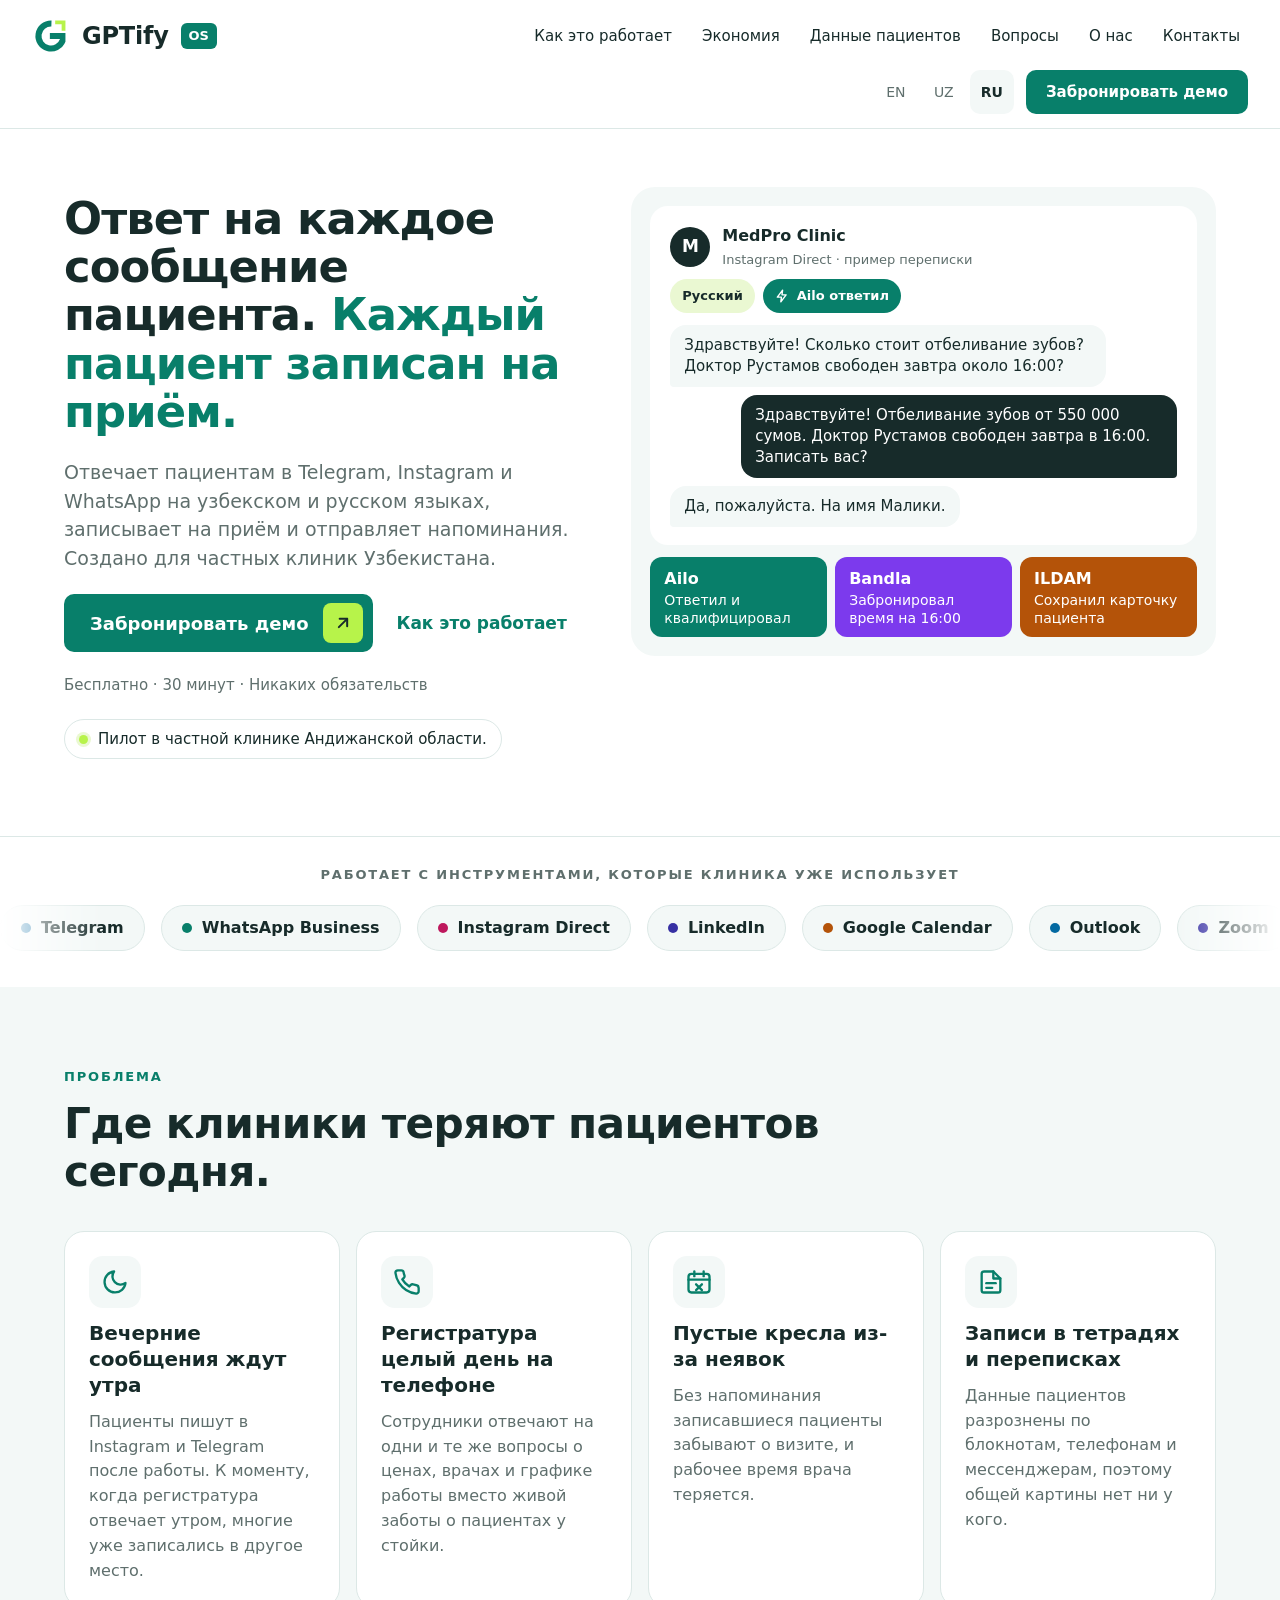
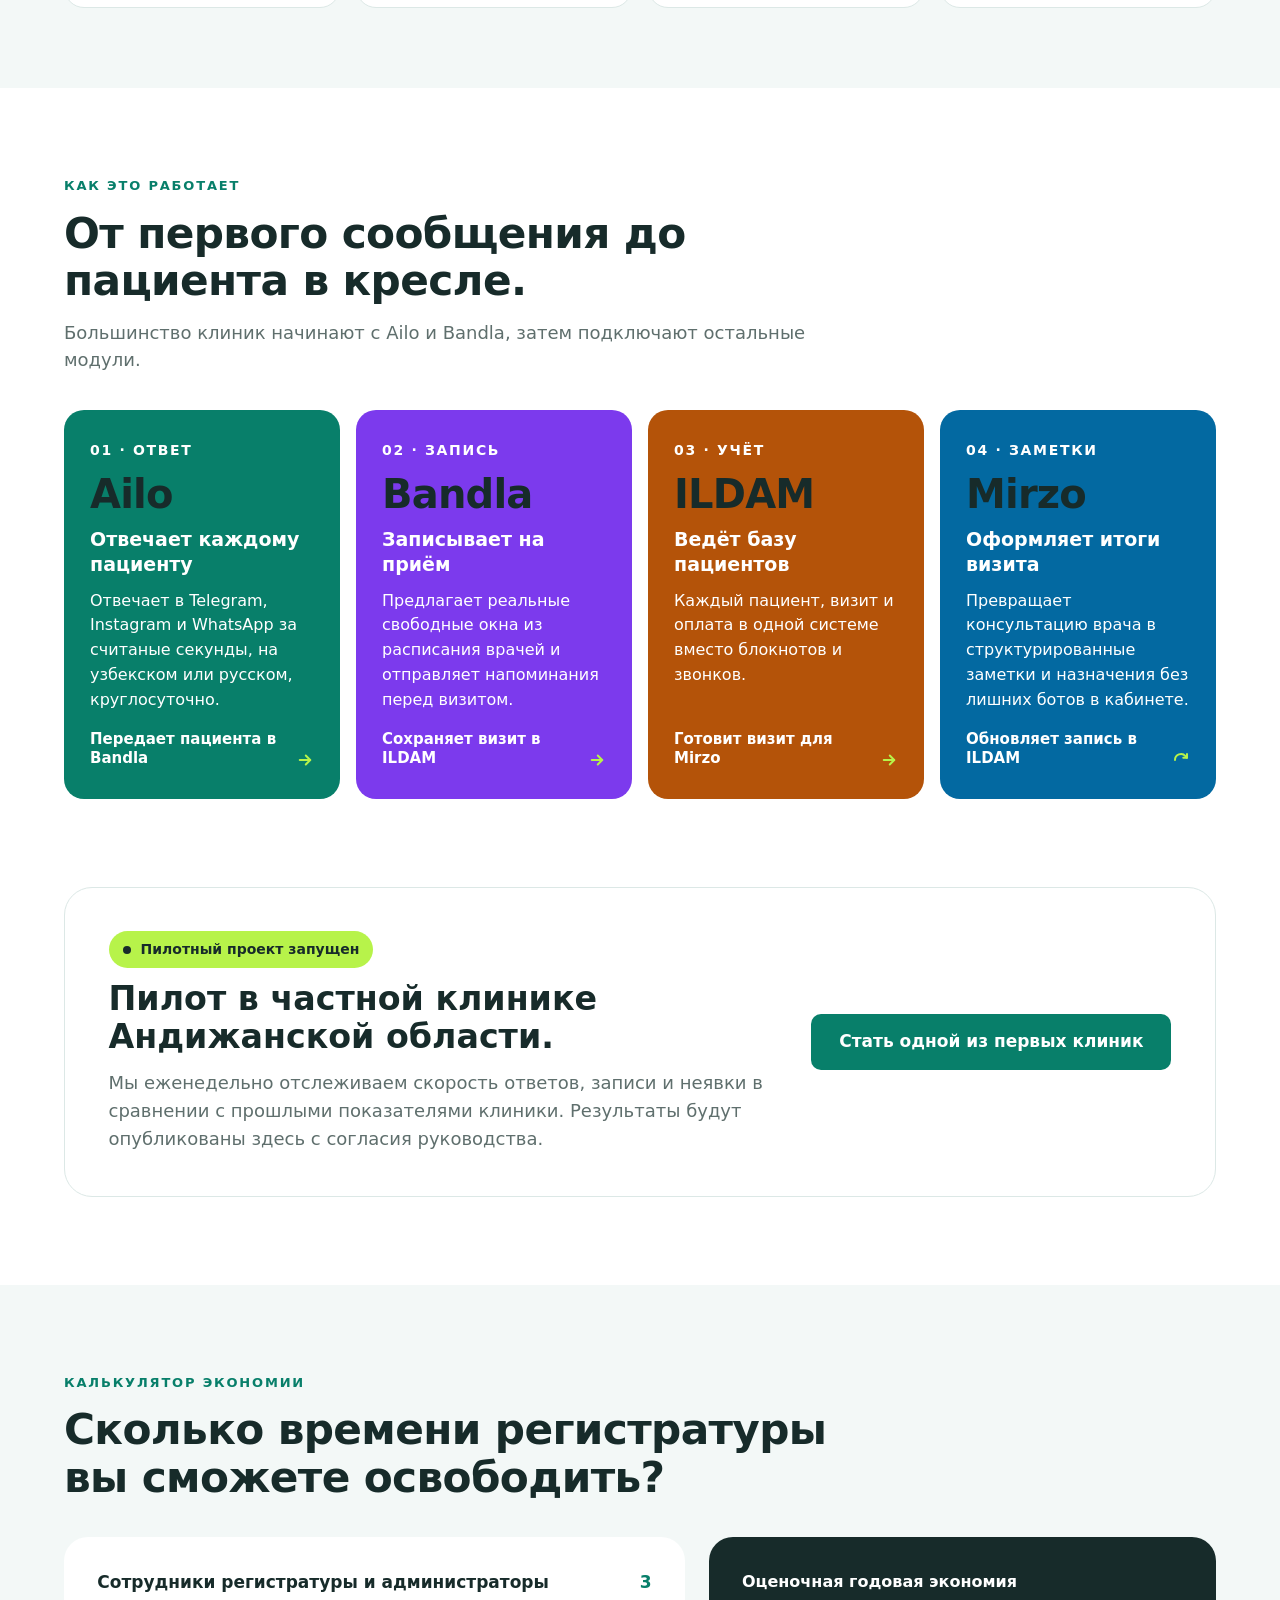
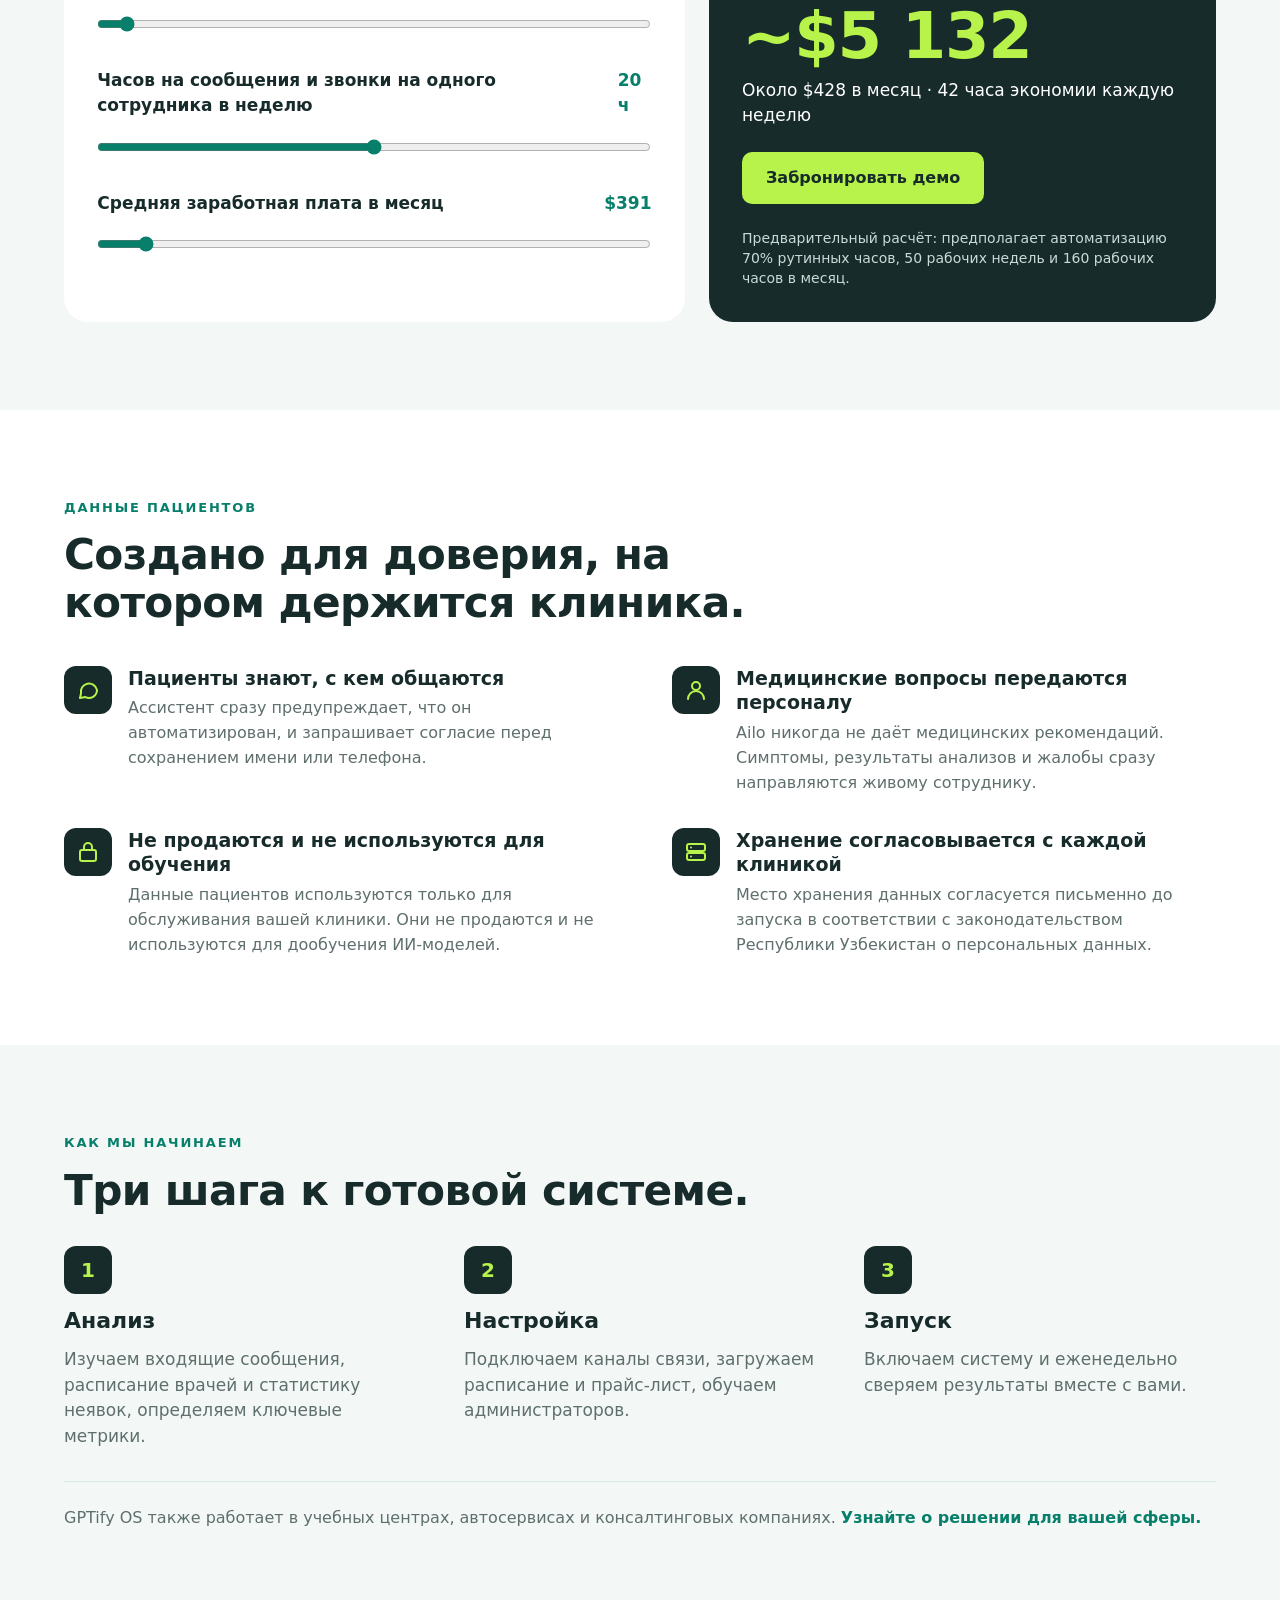
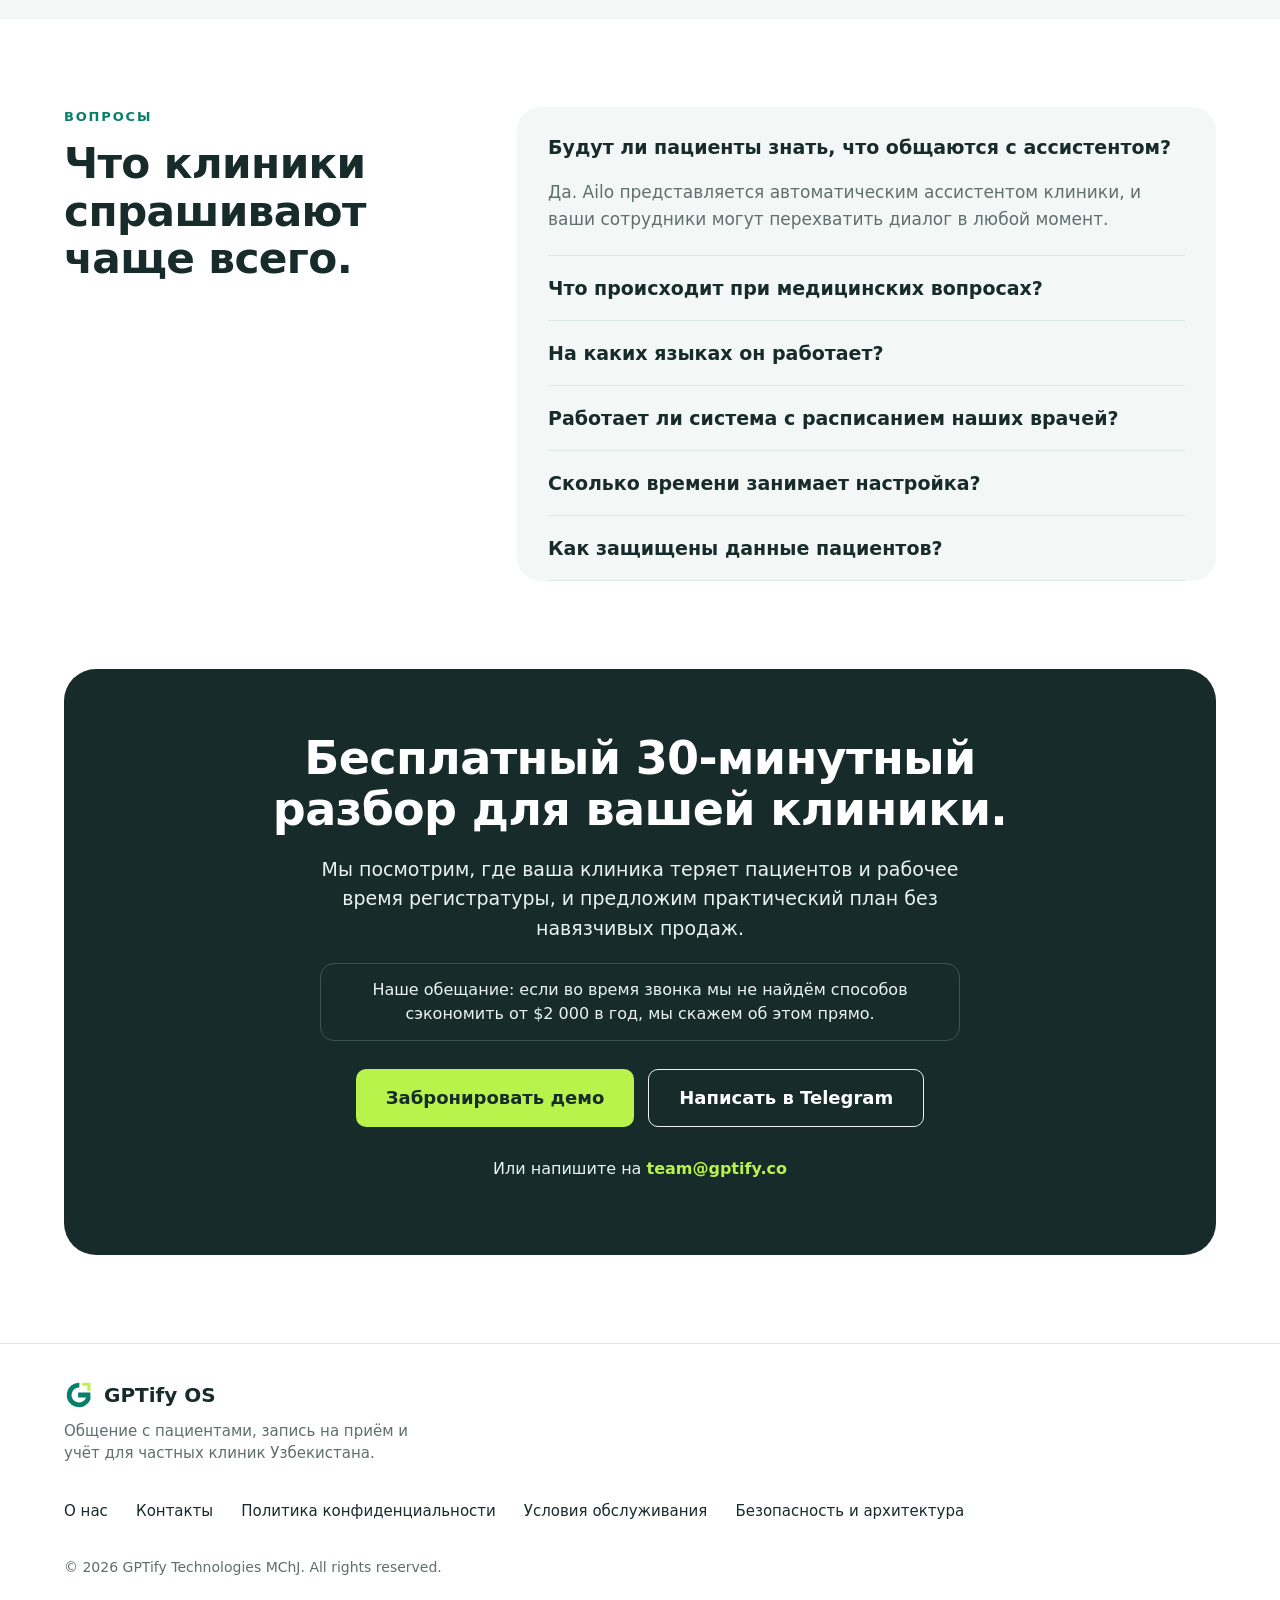
==== commit 9d49d008: "Remove direct contact and company lines from footer across all pages" ====
--- a/ru/index.html
+++ b/ru/index.html
@@ -489,12 +489,6 @@
       <span style="font-family: 'Poppins', 'Inter', system-ui, sans-serif; font-weight: 700; font-size: 20px; color: #172B2A">GPTify OS</span>
     </div>
     <div style="font-size: 15px; line-height: 1.5; color: #5F6F6D">Общение с пациентами, запись на приём и учёт для частных клиник Узбекистана.</div>
-    <div style="display: flex; flex-direction: column; gap: 2px; font-size: 15px; line-height: 1.5; color: #5F6F6D">
-      <a href="mailto:team@gptify.co" style="display: inline-flex; align-items: center; min-height: 44px; font-weight: 600">team@gptify.co</a>
-      <a href="https://t.me/GPTify_uz_bot?start=os_demo" style="display: inline-flex; align-items: center; min-height: 44px; font-weight: 600">Telegram: @GPTify_uz_bot</a>
-      <span style="display: inline-flex; align-items: center; min-height: 32px">Support: support@gptify.co</span>
-      <span>GPTify Technologies MChJ, Tashkent, Uzbekistan</span>
-    </div>
   </div>
   <nav aria-label="Footer" style="display: flex; flex-wrap: wrap; gap: 4px 28px">
     <a href="/ru/about.html" style="display: inline-flex; align-items: center; min-height: 44px; min-width: 44px; font-size: 15px; font-weight: 500; color: #172B2A">О нас</a>
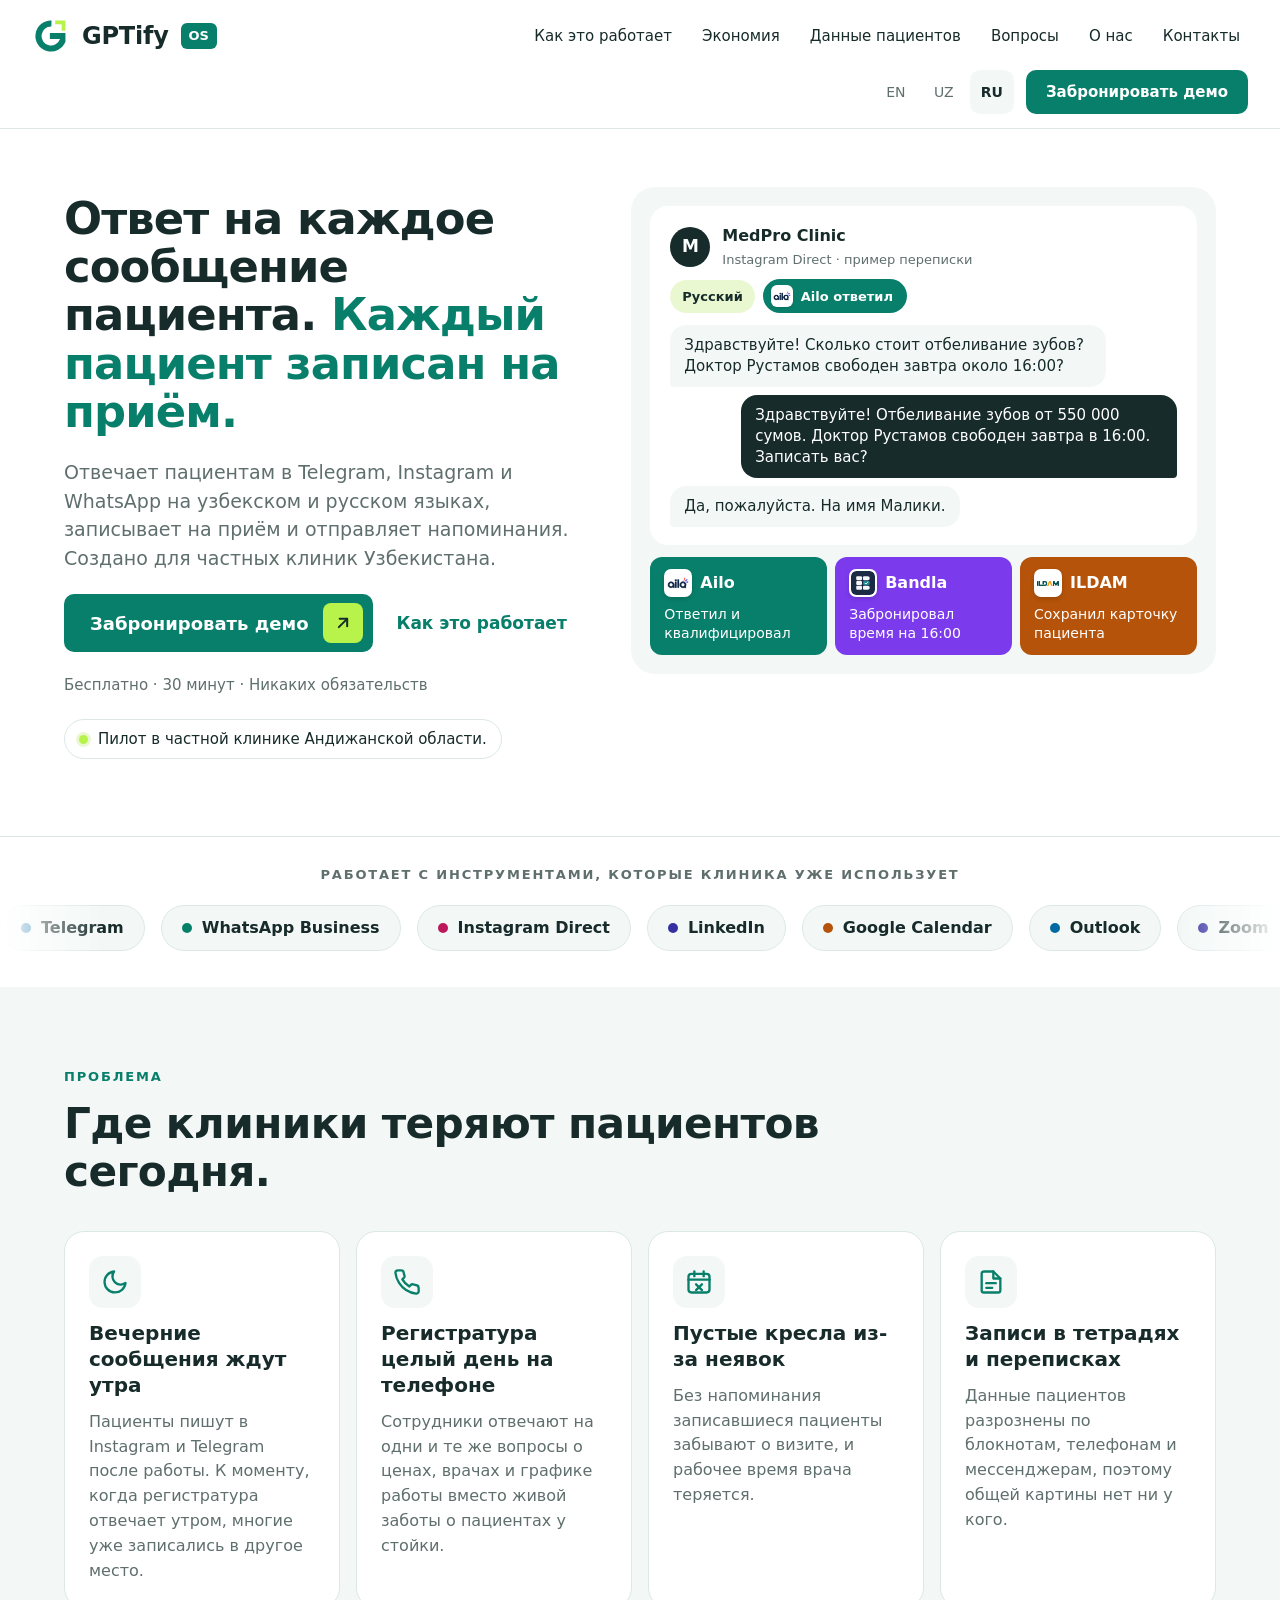
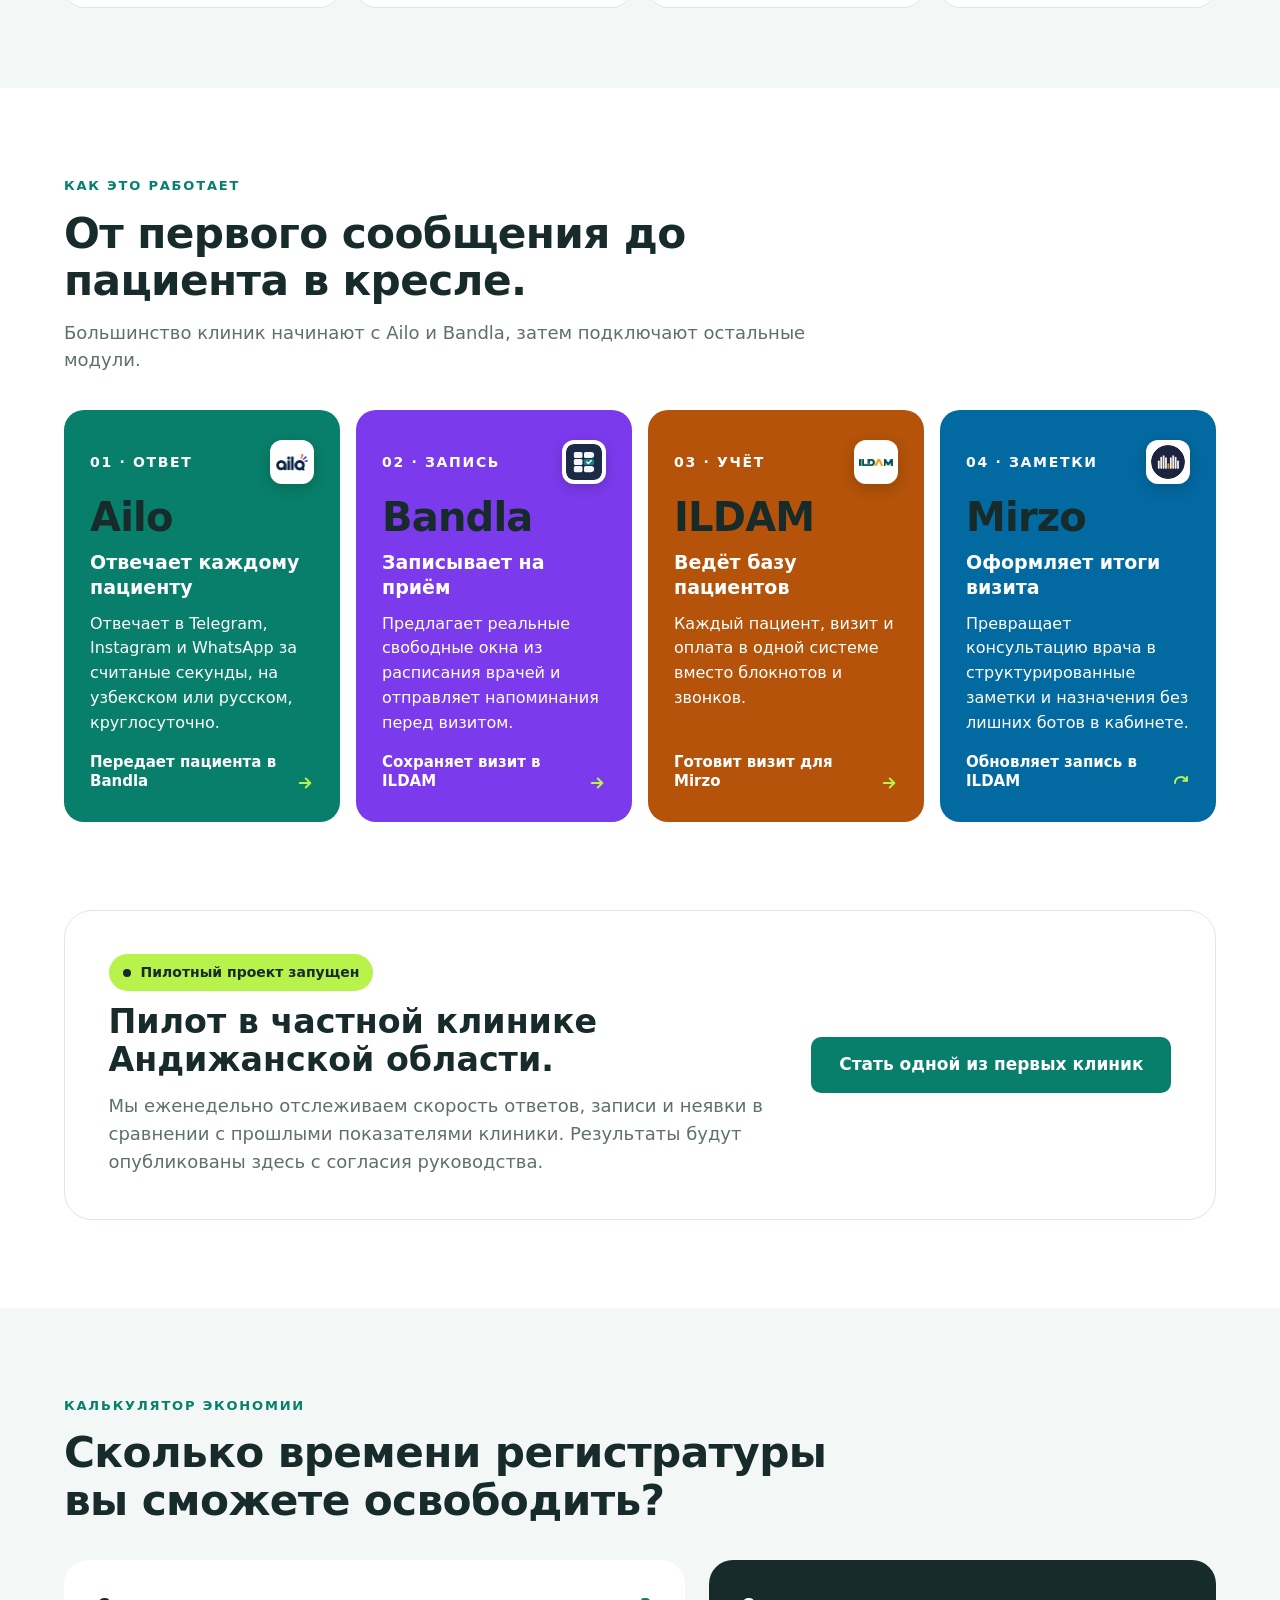
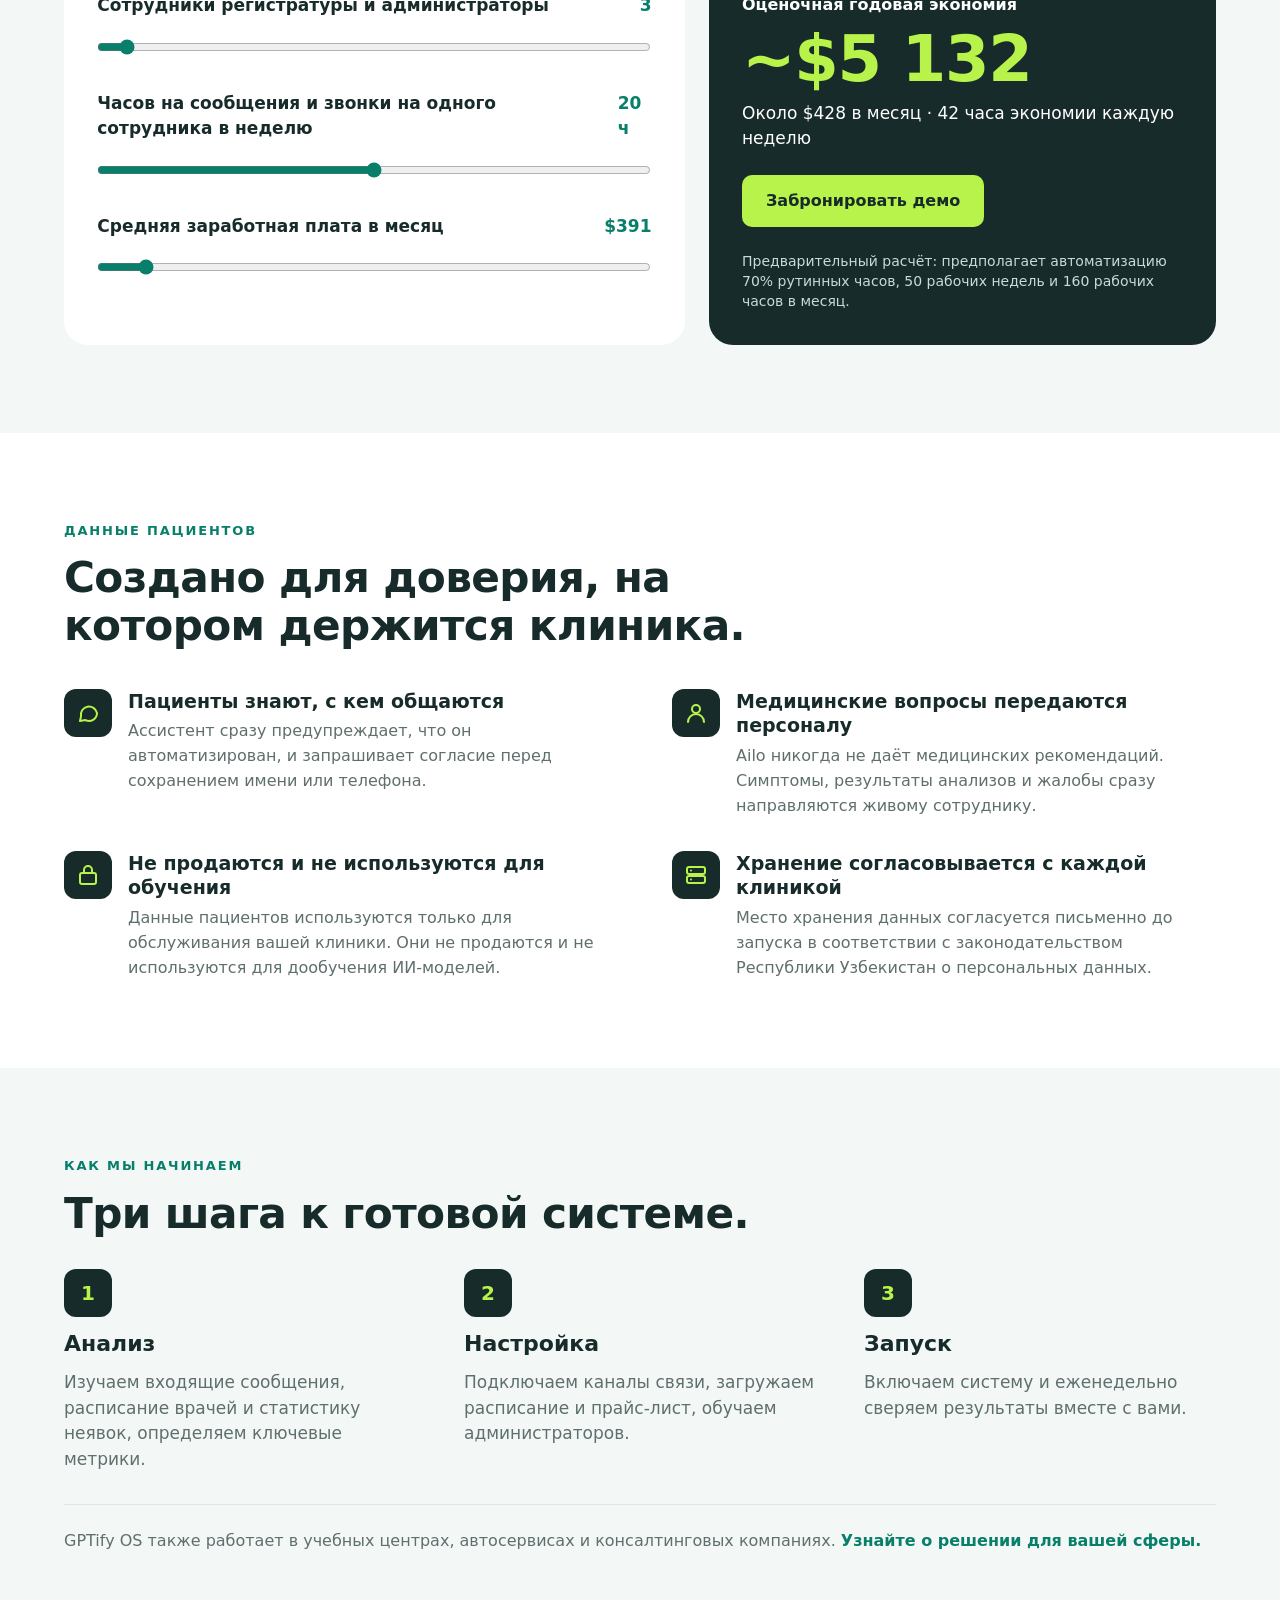
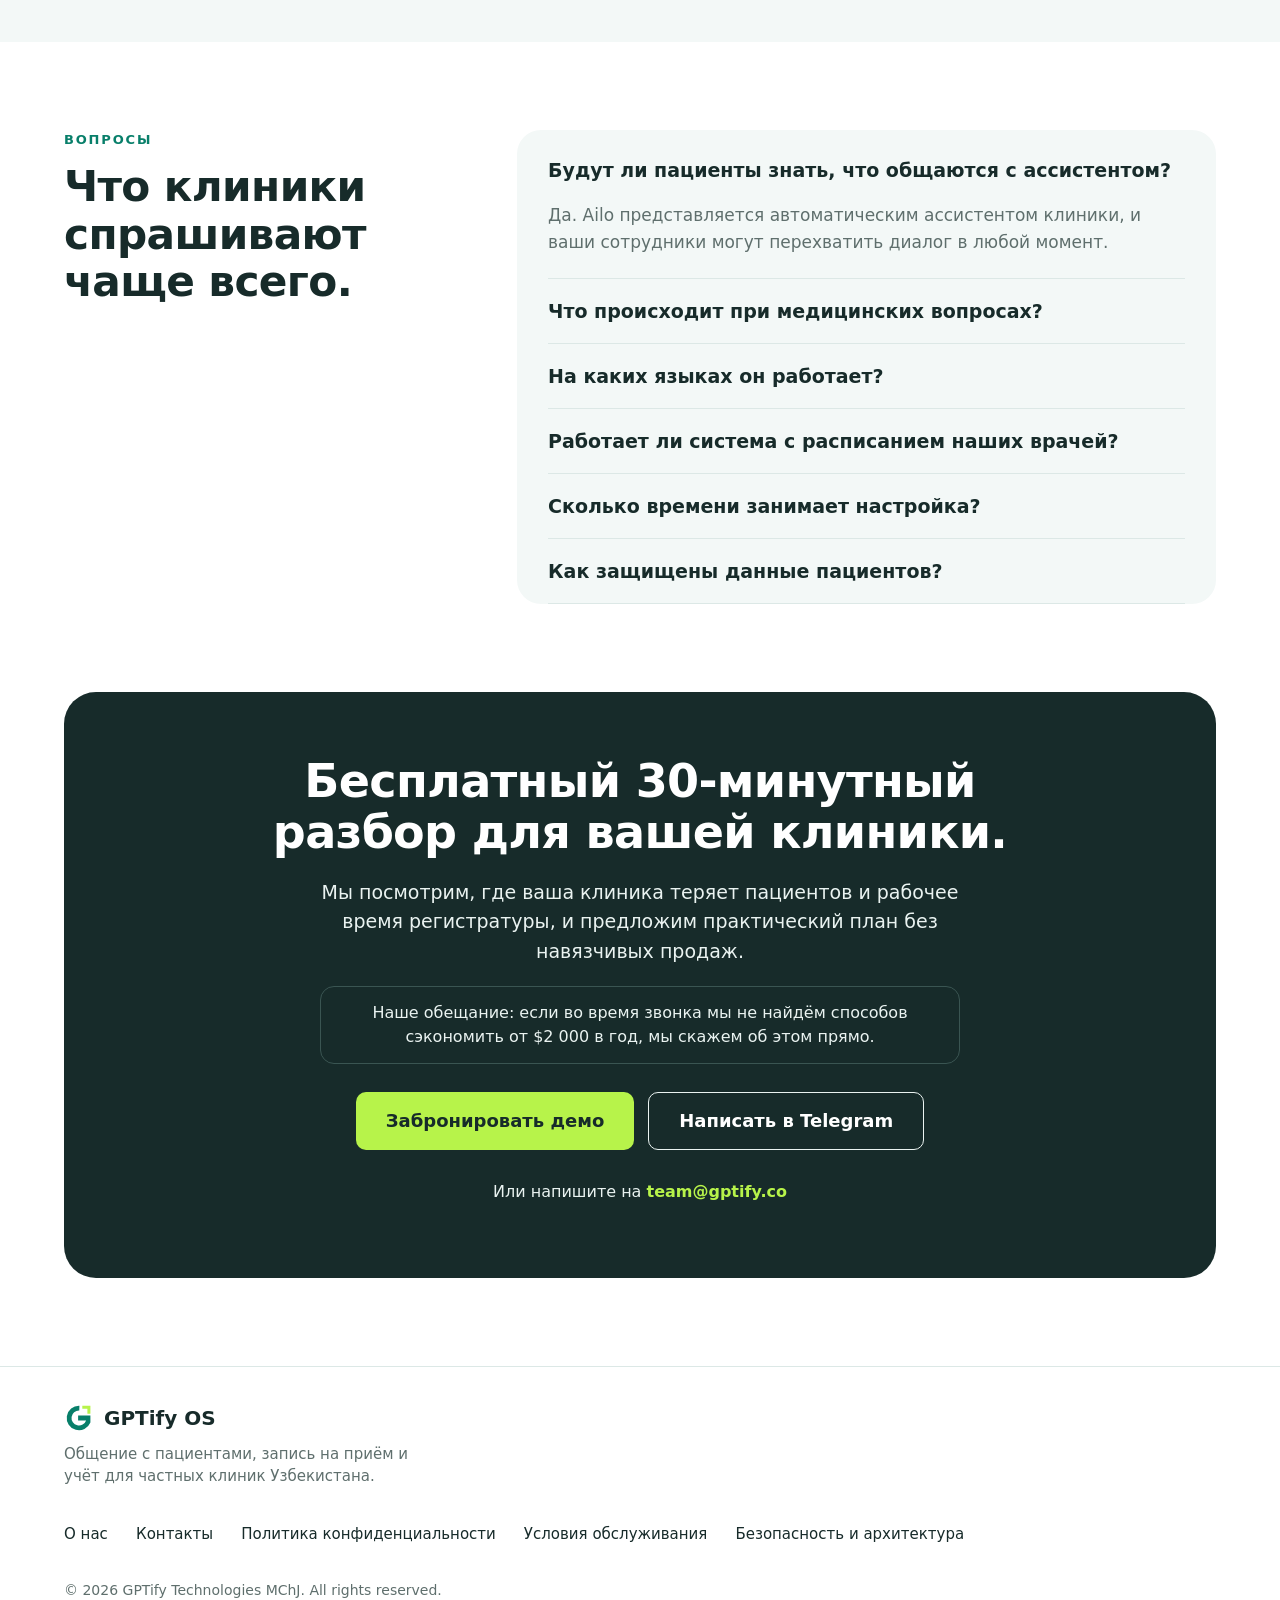
==== commit 05365262: "Integrate official app logos for Ailo, Bandla, ILDAM, and Mirzo into hero animation and how it works" ====
--- a/ru/index.html
+++ b/ru/index.html
@@ -110,8 +110,10 @@
           </div>
           <div style="display: flex; flex-wrap: wrap; align-items: center; gap: 8px">
             <div style="display: inline-flex; align-items: center; padding: 7px 12px; border-radius: 999px; background: #EAF8D2; color: #172B2A; font-size: 13px; font-weight: 600">Русский</div>
-            <div style="display: inline-flex; align-items: center; gap: 8px; padding: 7px 12px; border-radius: 999px; background: #087F6A; color: #FFFFFF; font-size: 13px; font-weight: 600">
-              <svg aria-hidden="true" width="14" height="14" viewBox="0 0 24 24" fill="none" stroke="#FFFFFF" stroke-width="2.4" stroke-linecap="round" stroke-linejoin="round"><path d="M13 2 4 14h7l-1 8 9-12h-7z"></path></svg>
+            <div style="display: inline-flex; align-items: center; gap: 8px; padding: 6px 14px 6px 8px; border-radius: 999px; background: #087F6A; color: #FFFFFF; font-size: 13px; font-weight: 600">
+              <span style="display: inline-flex; align-items: center; justify-content: center; width: 22px; height: 22px; border-radius: 6px; background: #FFFFFF; padding: 2px; overflow: hidden; box-shadow: 0 1px 2px rgba(0,0,0,0.15)">
+                <img src="/assets/ailo-logo.png" alt="Ailo" style="width: 100%; height: 100%; object-fit: contain">
+              </span>
               Ailo ответил
             </div>
           </div>
@@ -132,17 +134,32 @@
         </div>
       </div>
       <div style="display: flex; flex-wrap: wrap; gap: 8px">
-        <div style="flex: 1 1 140px; background: #087F6A; border-radius: 12px; padding: 10px 14px; color: #FFFFFF; animation: inD 10s ease infinite">
-          <div style="font-family: 'Poppins', 'Inter', system-ui, sans-serif; font-weight: 700; font-size: 16px">Ailo</div>
-          <div style="font-size: 14px; font-weight: 500; line-height: 1.3">Ответил и квалифицировал</div>
-        </div>
-        <div style="flex: 1 1 140px; background: #7C3AED; border-radius: 12px; padding: 10px 14px; color: #FFFFFF; animation: inE 10s ease infinite">
-          <div style="font-family: 'Poppins', 'Inter', system-ui, sans-serif; font-weight: 700; font-size: 16px">Bandla</div>
-          <div style="font-size: 14px; font-weight: 500; line-height: 1.3">Забронировал время на 16:00</div>
-        </div>
-        <div style="flex: 1 1 140px; background: #B45309; border-radius: 12px; padding: 10px 14px; color: #FFFFFF; animation: inF 10s ease infinite">
-          <div style="font-family: 'Poppins', 'Inter', system-ui, sans-serif; font-weight: 700; font-size: 16px">ILDAM</div>
-          <div style="font-size: 14px; font-weight: 500; line-height: 1.3">Сохранил карточку пациента</div>
+        <div style="flex: 1 1 140px; background: #087F6A; border-radius: 12px; padding: 12px 14px; color: #FFFFFF; animation: inD 10s ease infinite; display: flex; flex-direction: column; gap: 8px">
+          <div style="display: flex; align-items: center; gap: 8px">
+            <span style="display: inline-flex; align-items: center; justify-content: center; width: 28px; height: 28px; border-radius: 7px; background: #FFFFFF; padding: 3px; box-shadow: 0 2px 4px rgba(0,0,0,0.15); flex-shrink: 0">
+              <img src="/assets/ailo-logo.png" alt="Ailo" style="width: 100%; height: 100%; object-fit: contain">
+            </span>
+            <span style="font-family: 'Poppins', 'Inter', system-ui, sans-serif; font-weight: 700; font-size: 16px">Ailo</span>
+          </div>
+          <div style="font-size: 14px; font-weight: 500; line-height: 1.35">Ответил и квалифицировал</div>
+        </div>
+        <div style="flex: 1 1 140px; background: #7C3AED; border-radius: 12px; padding: 12px 14px; color: #FFFFFF; animation: inE 10s ease infinite; display: flex; flex-direction: column; gap: 8px">
+          <div style="display: flex; align-items: center; gap: 8px">
+            <span style="display: inline-flex; align-items: center; justify-content: center; width: 28px; height: 28px; border-radius: 7px; background: #FFFFFF; padding: 2px; box-shadow: 0 2px 4px rgba(0,0,0,0.15); flex-shrink: 0">
+              <img src="/assets/bandla-app-icon.svg" alt="Bandla" style="width: 100%; height: 100%; object-fit: contain; border-radius: 5px">
+            </span>
+            <span style="font-family: 'Poppins', 'Inter', system-ui, sans-serif; font-weight: 700; font-size: 16px">Bandla</span>
+          </div>
+          <div style="font-size: 14px; font-weight: 500; line-height: 1.35">Забронировал время на 16:00</div>
+        </div>
+        <div style="flex: 1 1 140px; background: #B45309; border-radius: 12px; padding: 12px 14px; color: #FFFFFF; animation: inF 10s ease infinite; display: flex; flex-direction: column; gap: 8px">
+          <div style="display: flex; align-items: center; gap: 8px">
+            <span style="display: inline-flex; align-items: center; justify-content: center; width: 28px; height: 28px; border-radius: 7px; background: #FFFFFF; padding: 3px; box-shadow: 0 2px 4px rgba(0,0,0,0.15); flex-shrink: 0">
+              <img src="/assets/ildam-logo.png" alt="ILDAM" style="width: 100%; height: 100%; object-fit: contain">
+            </span>
+            <span style="font-family: 'Poppins', 'Inter', system-ui, sans-serif; font-weight: 700; font-size: 16px">ILDAM</span>
+          </div>
+          <div style="font-size: 14px; font-weight: 500; line-height: 1.35">Сохранил карточку пациента</div>
         </div>
       </div>
     </div>
@@ -236,7 +253,12 @@
     </div>
     <div style="display: flex; flex-wrap: wrap; gap: 16px">
       <article style="flex: 1 1 240px; min-width: 0; min-height: 340px; box-sizing: border-box; background: #087F6A; border-radius: 20px; padding: 30px 26px; display: flex; flex-direction: column; gap: 12px; color: #FFFFFF; animation: lit 8s ease-in-out infinite">
-        <div style="font-size: 14px; font-weight: 600; letter-spacing: 0.12em">01 · ОТВЕТ</div>
+        <div style="display: flex; align-items: center; justify-content: space-between; gap: 12px">
+          <div style="font-size: 14px; font-weight: 600; letter-spacing: 0.12em">01 · ОТВЕТ</div>
+          <span style="display: inline-flex; align-items: center; justify-content: center; width: 44px; height: 44px; border-radius: 12px; background: #FFFFFF; padding: 5px; box-shadow: 0 4px 14px rgba(0,0,0,0.18); flex-shrink: 0">
+            <img src="/assets/ailo-logo.png" alt="Ailo" style="width: 100%; height: 100%; object-fit: contain">
+          </span>
+        </div>
         <h3 style="margin: 0; font-family: 'Poppins', 'Inter', system-ui, sans-serif; font-weight: 700; font-size: 40px; line-height: 1.05; letter-spacing: -0.02em">Ailo</h3>
         <div style="font-family: 'Poppins', 'Inter', system-ui, sans-serif; font-weight: 600; font-size: 19px; line-height: 1.3">Отвечает каждому пациенту</div>
         <p style="margin: 0; font-size: 16px; line-height: 1.55">Отвечает в Telegram, Instagram и WhatsApp за считаные секунды, на узбекском или русском, круглосуточно.</p>
@@ -246,7 +268,12 @@
         </div>
       </article>
       <article style="flex: 1 1 240px; min-width: 0; min-height: 340px; box-sizing: border-box; background: #7C3AED; border-radius: 20px; padding: 30px 26px; display: flex; flex-direction: column; gap: 12px; color: #FFFFFF; animation: lit 8s ease-in-out 2s infinite">
-        <div style="font-size: 14px; font-weight: 600; letter-spacing: 0.12em">02 · ЗАПИСЬ</div>
+        <div style="display: flex; align-items: center; justify-content: space-between; gap: 12px">
+          <div style="font-size: 14px; font-weight: 600; letter-spacing: 0.12em">02 · ЗАПИСЬ</div>
+          <span style="display: inline-flex; align-items: center; justify-content: center; width: 44px; height: 44px; border-radius: 12px; background: #FFFFFF; padding: 4px; box-shadow: 0 4px 14px rgba(0,0,0,0.18); flex-shrink: 0">
+            <img src="/assets/bandla-app-icon.svg" alt="Bandla" style="width: 100%; height: 100%; object-fit: contain; border-radius: 8px">
+          </span>
+        </div>
         <h3 style="margin: 0; font-family: 'Poppins', 'Inter', system-ui, sans-serif; font-weight: 700; font-size: 40px; line-height: 1.05; letter-spacing: -0.02em">Bandla</h3>
         <div style="font-family: 'Poppins', 'Inter', system-ui, sans-serif; font-weight: 600; font-size: 19px; line-height: 1.3">Записывает на приём</div>
         <p style="margin: 0; font-size: 16px; line-height: 1.55">Предлагает реальные свободные окна из расписания врачей и отправляет напоминания перед визитом.</p>
@@ -256,7 +283,12 @@
         </div>
       </article>
       <article style="flex: 1 1 240px; min-width: 0; min-height: 340px; box-sizing: border-box; background: #B45309; border-radius: 20px; padding: 30px 26px; display: flex; flex-direction: column; gap: 12px; color: #FFFFFF; animation: lit 8s ease-in-out 4s infinite">
-        <div style="font-size: 14px; font-weight: 600; letter-spacing: 0.12em">03 · УЧЁТ</div>
+        <div style="display: flex; align-items: center; justify-content: space-between; gap: 12px">
+          <div style="font-size: 14px; font-weight: 600; letter-spacing: 0.12em">03 · УЧЁТ</div>
+          <span style="display: inline-flex; align-items: center; justify-content: center; width: 44px; height: 44px; border-radius: 12px; background: #FFFFFF; padding: 5px; box-shadow: 0 4px 14px rgba(0,0,0,0.18); flex-shrink: 0">
+            <img src="/assets/ildam-logo.png" alt="ILDAM" style="width: 100%; height: 100%; object-fit: contain">
+          </span>
+        </div>
         <h3 style="margin: 0; font-family: 'Poppins', 'Inter', system-ui, sans-serif; font-weight: 700; font-size: 40px; line-height: 1.05; letter-spacing: -0.02em">ILDAM</h3>
         <div style="font-family: 'Poppins', 'Inter', system-ui, sans-serif; font-weight: 600; font-size: 19px; line-height: 1.3">Ведёт базу пациентов</div>
         <p style="margin: 0; font-size: 16px; line-height: 1.55">Каждый пациент, визит и оплата в одной системе вместо блокнотов и звонков.</p>
@@ -266,7 +298,12 @@
         </div>
       </article>
       <article style="flex: 1 1 240px; min-width: 0; min-height: 340px; box-sizing: border-box; background: #0369A1; border-radius: 20px; padding: 30px 26px; display: flex; flex-direction: column; gap: 12px; color: #FFFFFF; animation: lit 8s ease-in-out 6s infinite">
-        <div style="font-size: 14px; font-weight: 600; letter-spacing: 0.12em">04 · ЗАМЕТКИ</div>
+        <div style="display: flex; align-items: center; justify-content: space-between; gap: 12px">
+          <div style="font-size: 14px; font-weight: 600; letter-spacing: 0.12em">04 · ЗАМЕТКИ</div>
+          <span style="display: inline-flex; align-items: center; justify-content: center; width: 44px; height: 44px; border-radius: 12px; background: #FFFFFF; padding: 5px; box-shadow: 0 4px 14px rgba(0,0,0,0.18); flex-shrink: 0">
+            <img src="/assets/mirzo-mark.svg" alt="Mirzo" style="width: 100%; height: 100%; object-fit: contain; border-radius: 50%">
+          </span>
+        </div>
         <h3 style="margin: 0; font-family: 'Poppins', 'Inter', system-ui, sans-serif; font-weight: 700; font-size: 40px; line-height: 1.05; letter-spacing: -0.02em">Mirzo</h3>
         <div style="font-family: 'Poppins', 'Inter', system-ui, sans-serif; font-weight: 600; font-size: 19px; line-height: 1.3">Оформляет итоги визита</div>
         <p style="margin: 0; font-size: 16px; line-height: 1.55">Превращает консультацию врача в структурированные заметки и назначения без лишних ботов в кабинете.</p>
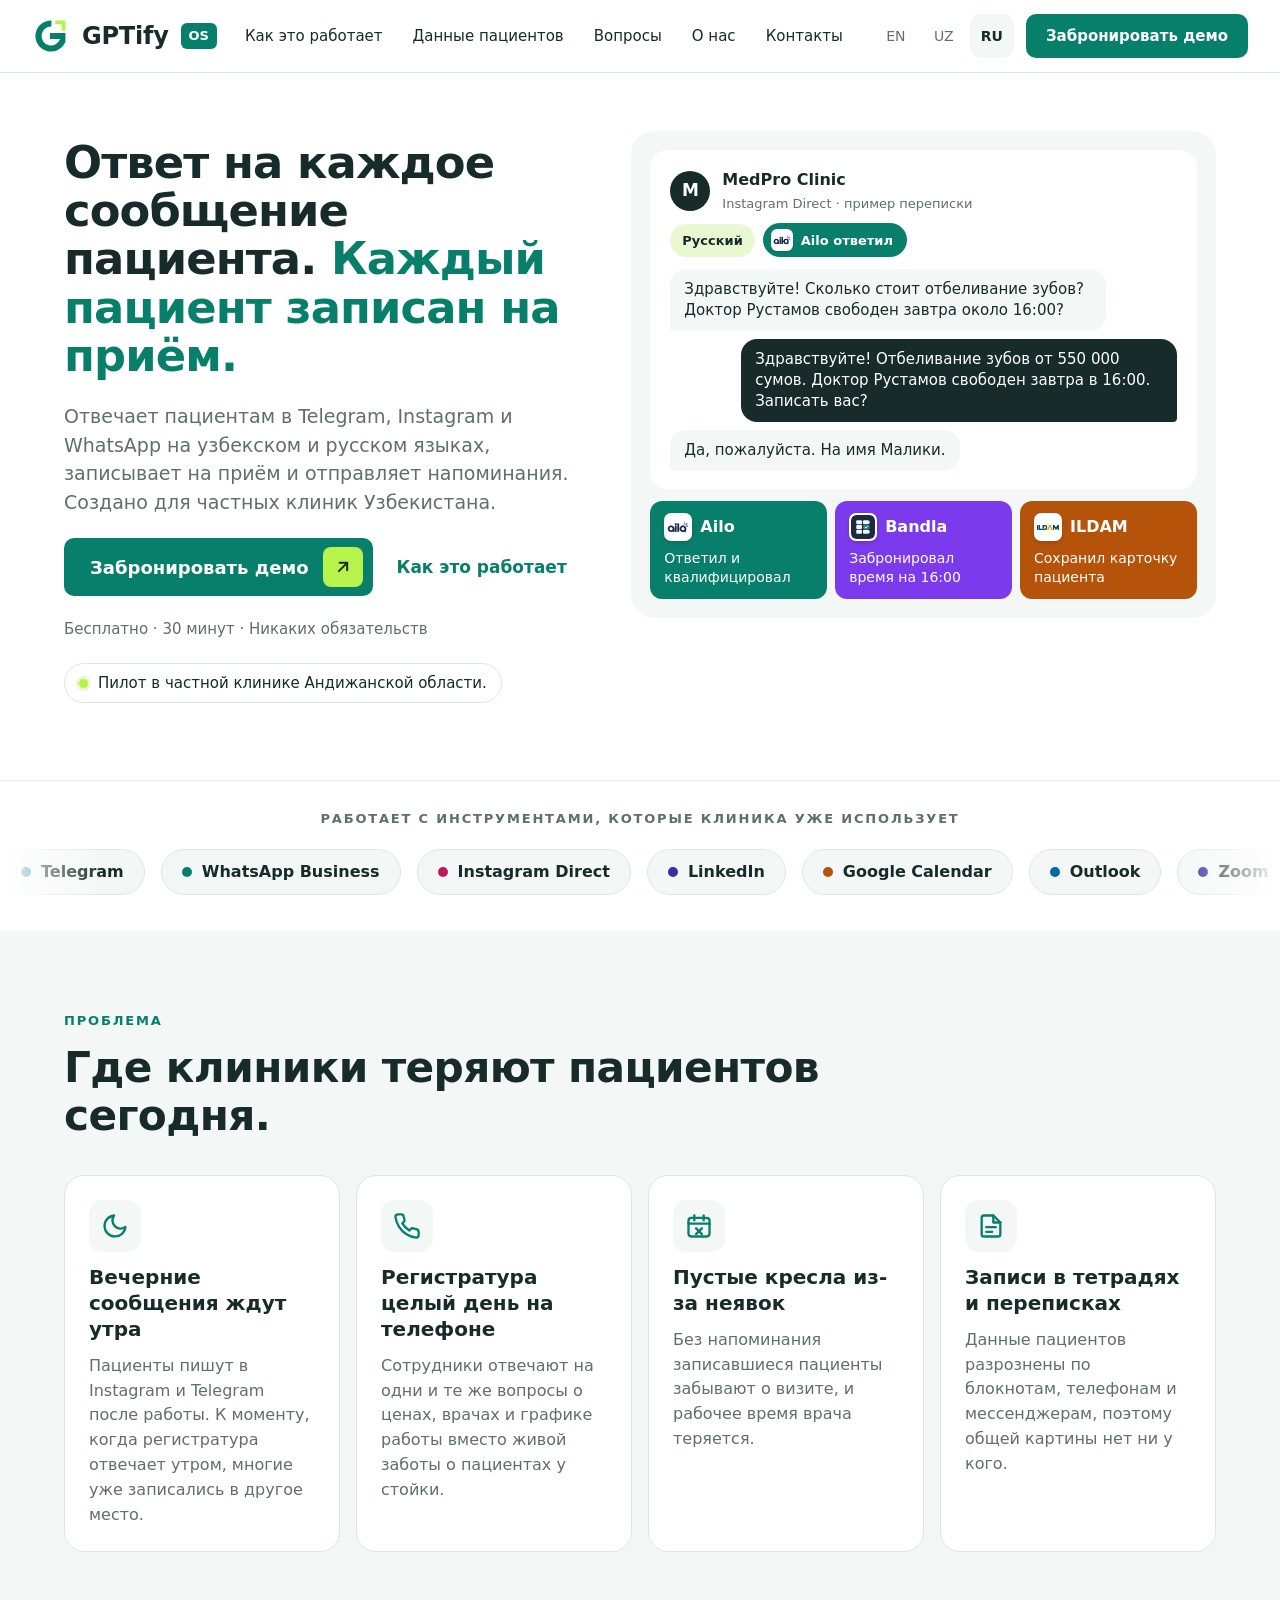
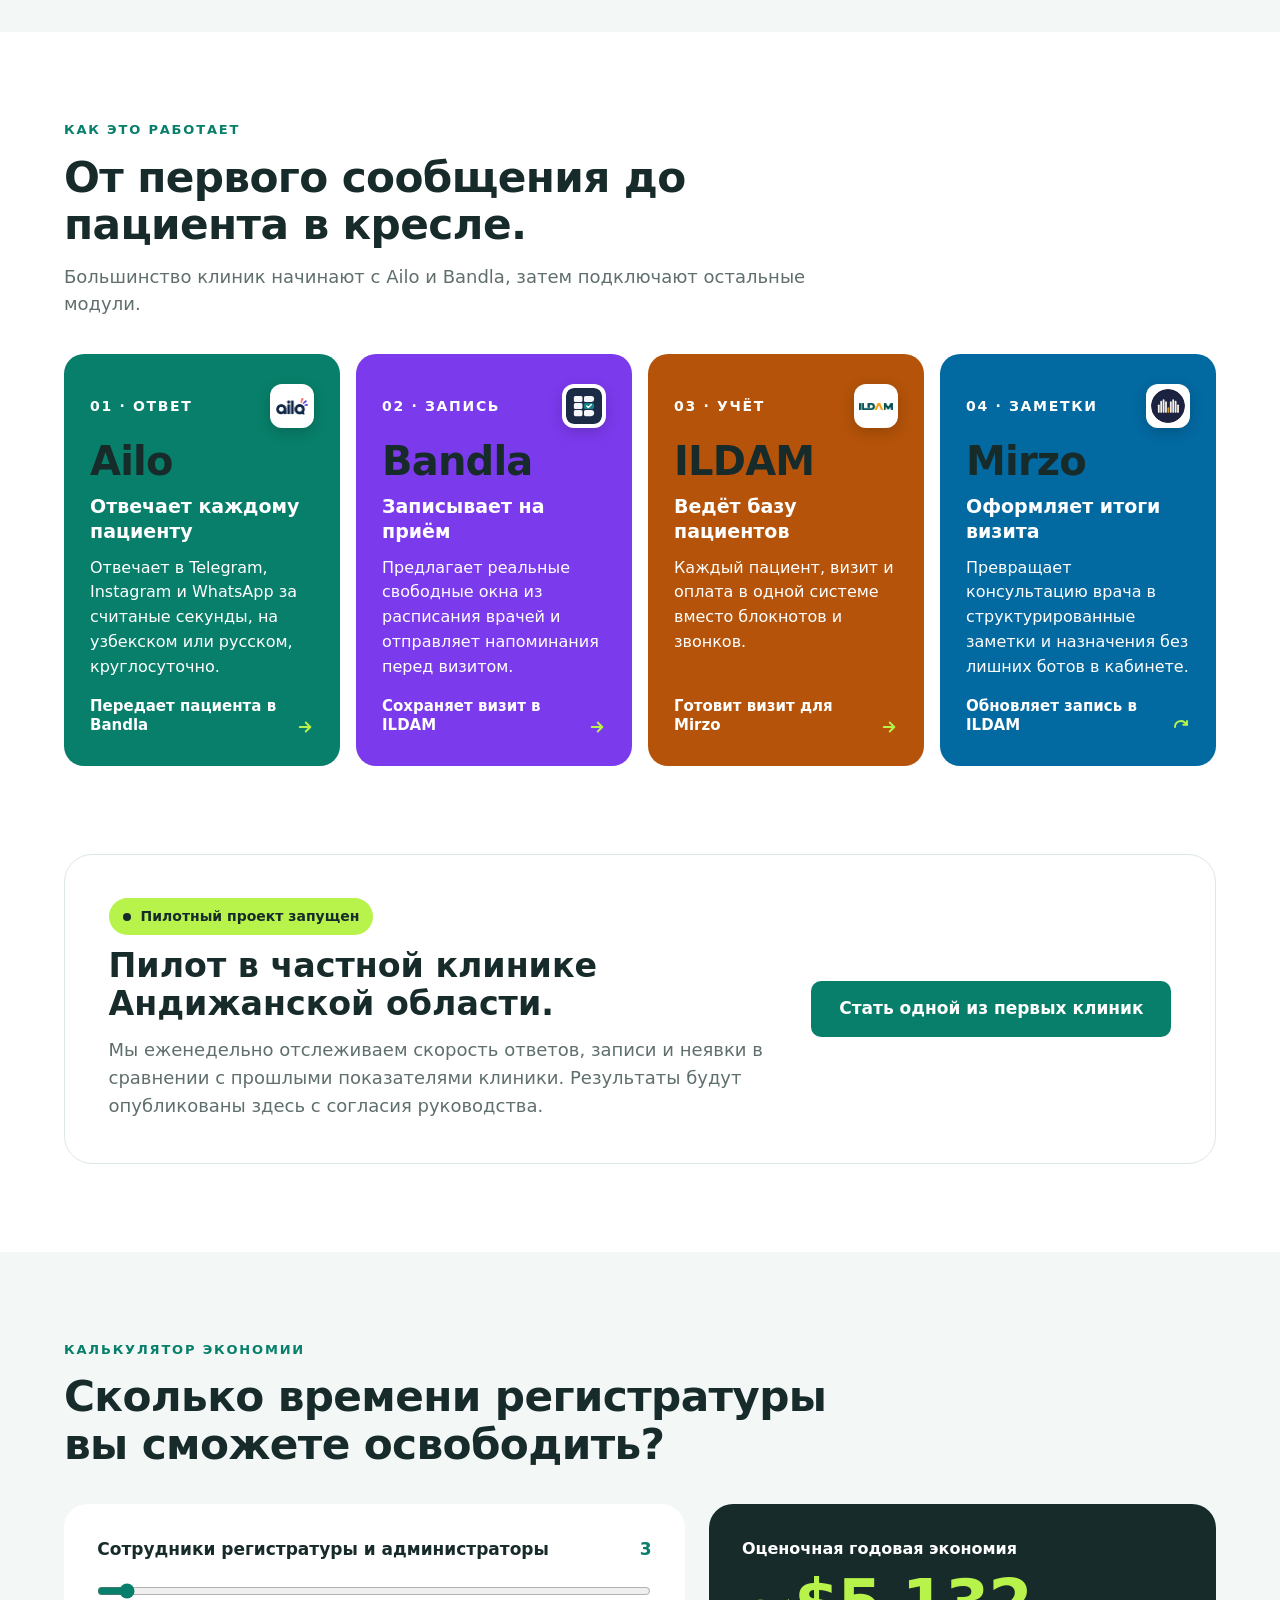
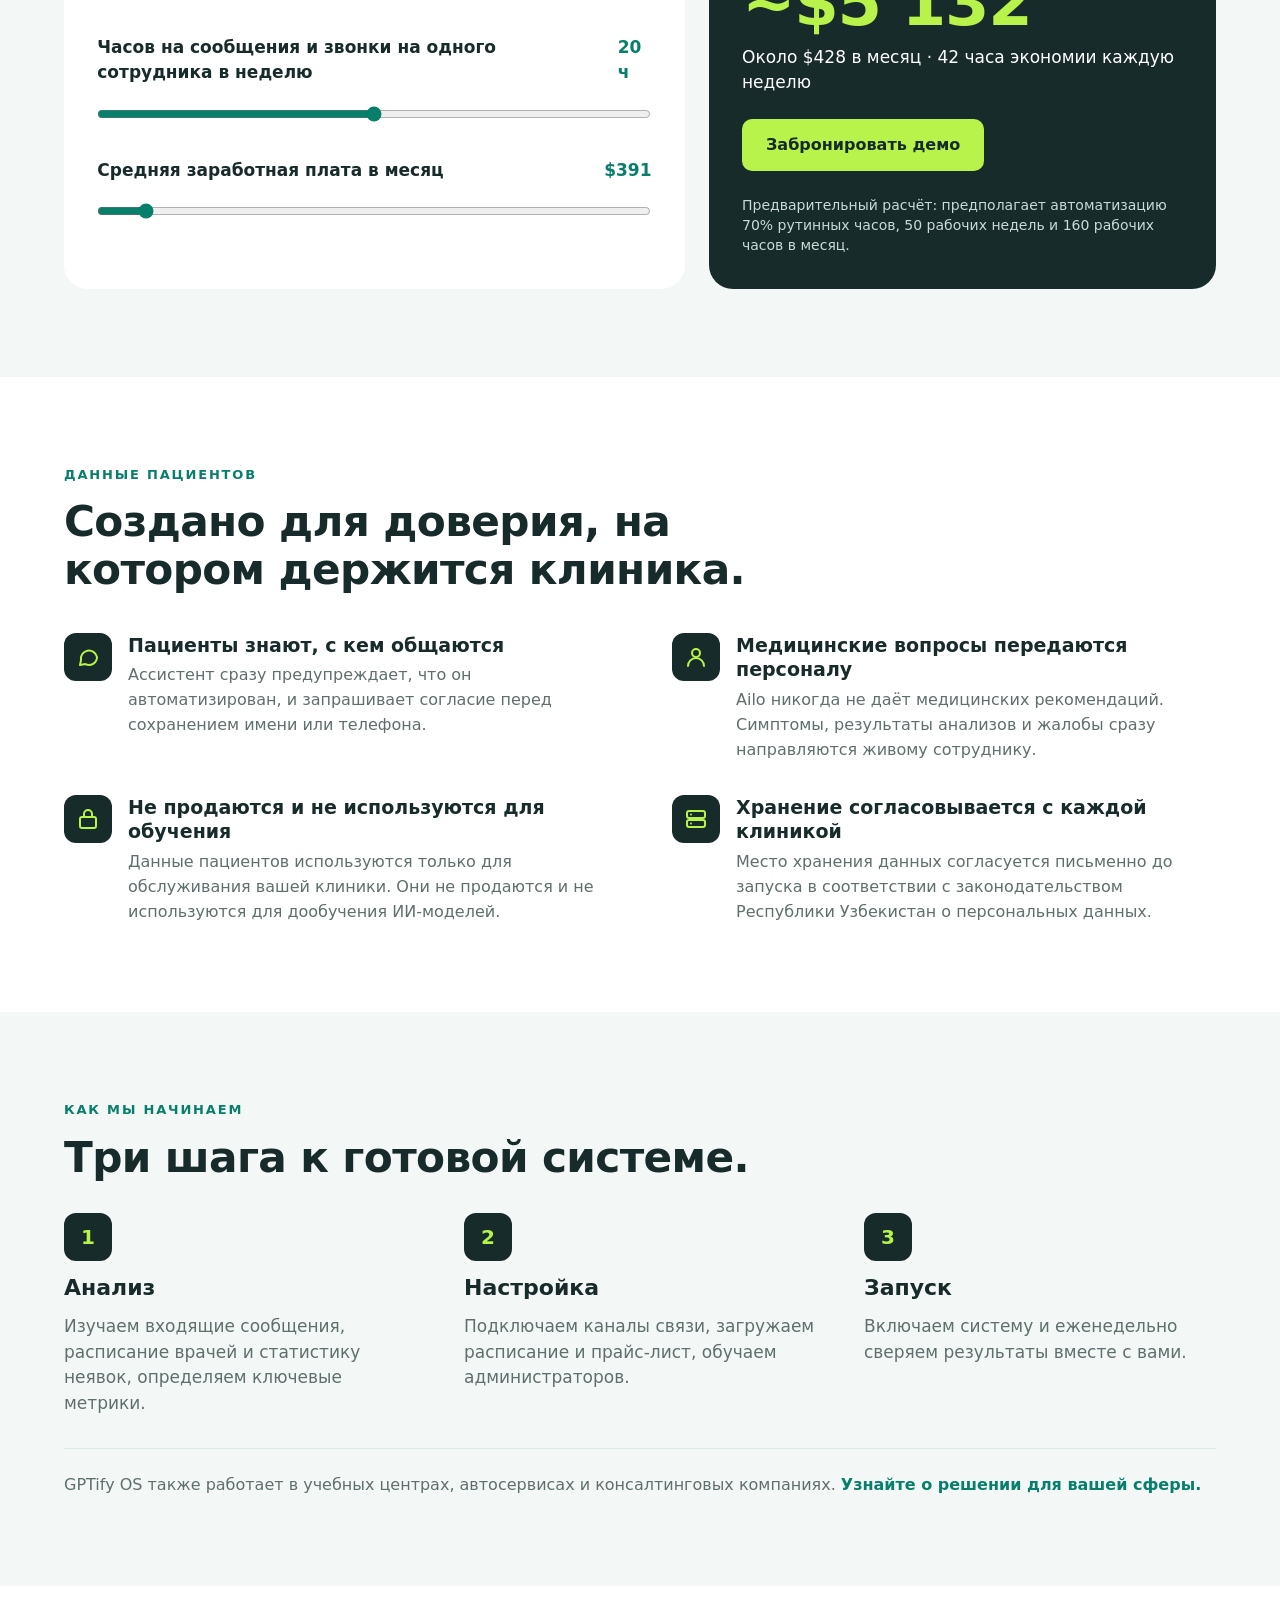
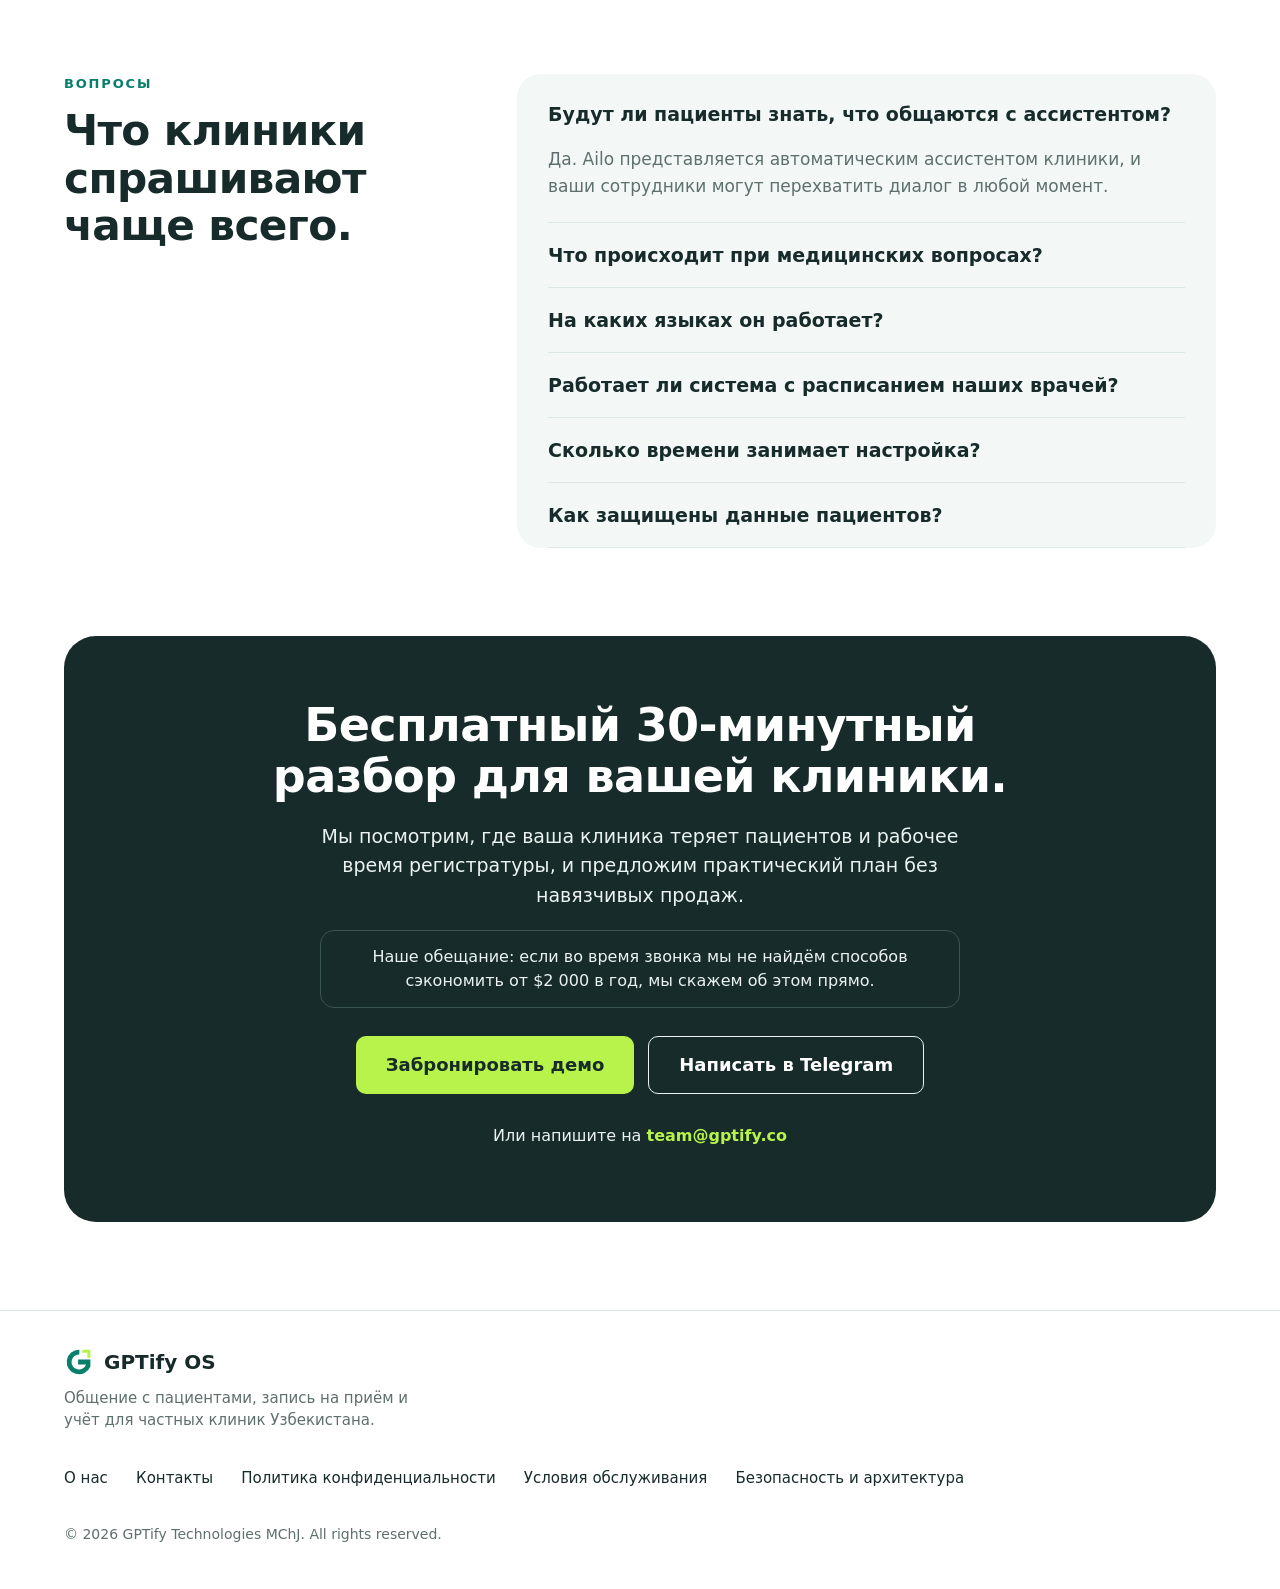
==== commit ba078e45: "Remove savings calculator from navigation and add clean URL hash handling for smooth scrolling" ====
--- a/ru/index.html
+++ b/ru/index.html
@@ -22,7 +22,6 @@
   </a>
   <nav aria-label="Main" class="hdr-nav" style="display: flex; flex-wrap: wrap; align-items: center; gap: 4px 14px">
     <a href="#how" style="display: inline-flex; align-items: center; justify-content: center; min-height: 44px; min-width: 44px; padding: 0 8px; font-size: 15px; font-weight: 500; color: #172B2A; text-decoration: none">Как это работает</a>
-    <a href="#savings" style="display: inline-flex; align-items: center; justify-content: center; min-height: 44px; min-width: 44px; padding: 0 8px; font-size: 15px; font-weight: 500; color: #172B2A; text-decoration: none">Экономия</a>
     <a href="#privacy" style="display: inline-flex; align-items: center; justify-content: center; min-height: 44px; min-width: 44px; padding: 0 8px; font-size: 15px; font-weight: 500; color: #172B2A; text-decoration: none">Данные пациентов</a>
     <a href="#faq" style="display: inline-flex; align-items: center; justify-content: center; min-height: 44px; min-width: 44px; padding: 0 8px; font-size: 15px; font-weight: 500; color: #172B2A; text-decoration: none">Вопросы</a>
     <a href="/ru/about.html" style="display: inline-flex; align-items: center; justify-content: center; min-height: 44px; min-width: 44px; padding: 0 8px; font-size: 15px; text-decoration: none; color: #172B2A; font-weight: 500;">О нас</a>
@@ -52,7 +51,6 @@
     </div>
     <nav style="display: flex; flex-direction: column; gap: 6px;">
       <a href="#how" onclick="closeMobileMenu()" style="display: flex; align-items: center; min-height: 48px; padding: 0 12px; font-size: 16px; font-weight: 500; color: #172B2A; text-decoration: none; border-radius: 8px;">Как это работает</a>
-      <a href="#savings" onclick="closeMobileMenu()" style="display: flex; align-items: center; min-height: 48px; padding: 0 12px; font-size: 16px; font-weight: 500; color: #172B2A; text-decoration: none; border-radius: 8px;">Экономия</a>
       <a href="#privacy" onclick="closeMobileMenu()" style="display: flex; align-items: center; min-height: 48px; padding: 0 12px; font-size: 16px; font-weight: 500; color: #172B2A; text-decoration: none; border-radius: 8px;">Данные пациентов</a>
       <a href="#faq" onclick="closeMobileMenu()" style="display: flex; align-items: center; min-height: 48px; padding: 0 12px; font-size: 16px; font-weight: 500; color: #172B2A; text-decoration: none; border-radius: 8px;">Вопросы</a>
       <a href="/ru/about.html" onclick="closeMobileMenu()" style="display: flex; align-items: center; min-height: 48px; padding: 0 12px; font-size: 16px; font-weight: 500; color: #172B2A; text-decoration: none; border-radius: 8px;">О нас</a>
@@ -687,6 +685,53 @@
     }
   });
 }
+
+// Clean hashtag handling & smooth scrolling
+document.addEventListener('click', function(e) {
+  var a = e.target.closest('a');
+  if (!a) return;
+  var href = a.getAttribute('href');
+  if (!href) return;
+  
+  var hash = '';
+  if (href.startsWith('#') && href.length > 1) {
+    hash = href.slice(1);
+  } else if (href.indexOf('#') !== -1) {
+    var parts = href.split('#');
+    var targetPath = parts[0];
+    var curPath = window.location.pathname;
+    if (targetPath === curPath || (targetPath === '/' && (curPath === '/' || curPath === '/index.html')) || (targetPath === '/uz/' && (curPath === '/uz/' || curPath === '/uz/index.html')) || (targetPath === '/ru/' && (curPath === '/ru/' || curPath === '/ru/index.html'))) {
+      hash = parts[1];
+    }
+  }
+  
+  if (hash) {
+    var targetEl = document.getElementById(hash);
+    if (targetEl) {
+      e.preventDefault();
+      targetEl.scrollIntoView({ behavior: 'smooth' });
+      if (window.history && window.history.replaceState) {
+        window.history.replaceState(null, null, window.location.pathname + window.location.search);
+      }
+    }
+  }
+});
+
+if (window.location.hash) {
+  var initialTarget = document.getElementById(window.location.hash.slice(1));
+  if (initialTarget) {
+    setTimeout(function() {
+      initialTarget.scrollIntoView({ behavior: 'smooth' });
+      if (window.history && window.history.replaceState) {
+        window.history.replaceState(null, null, window.location.pathname + window.location.search);
+      }
+    }, 150);
+  } else {
+    if (window.history && window.history.replaceState) {
+      window.history.replaceState(null, null, window.location.pathname + window.location.search);
+    }
+  }
+}
 </script>
 
 
